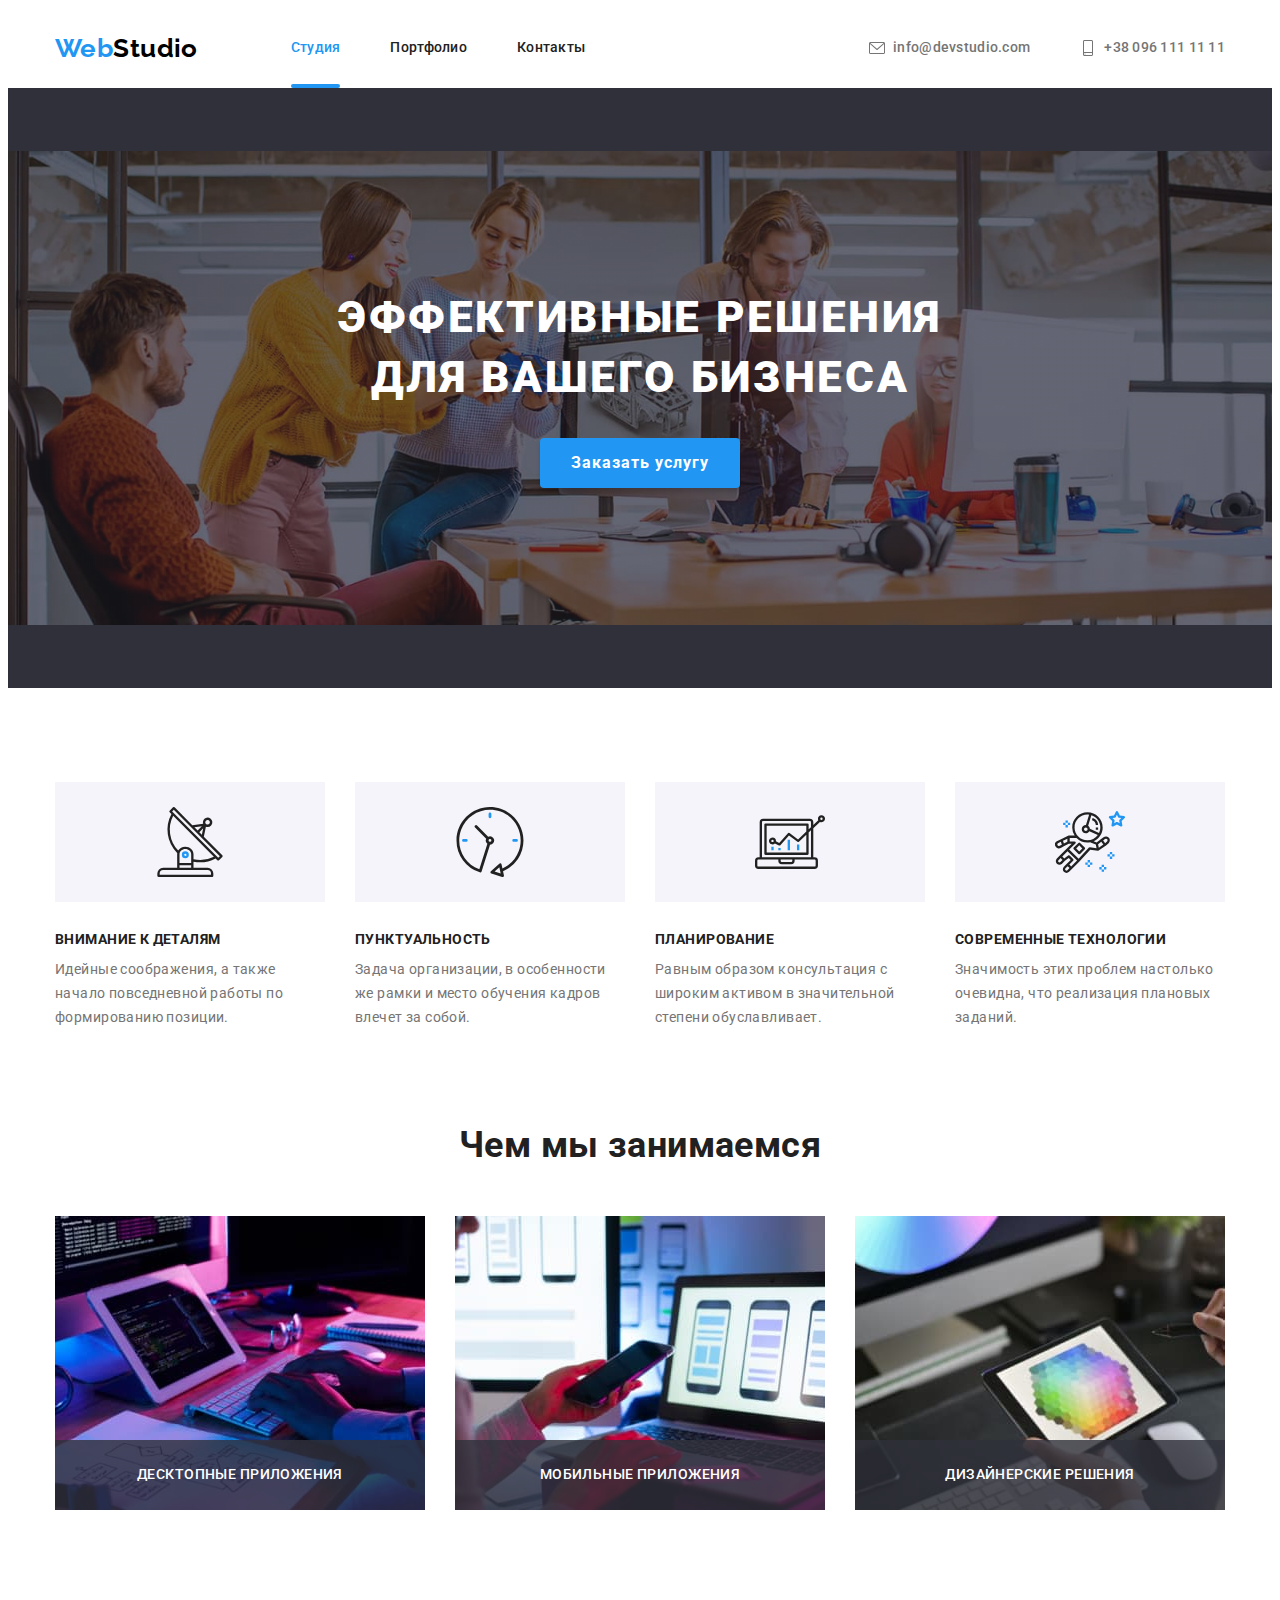
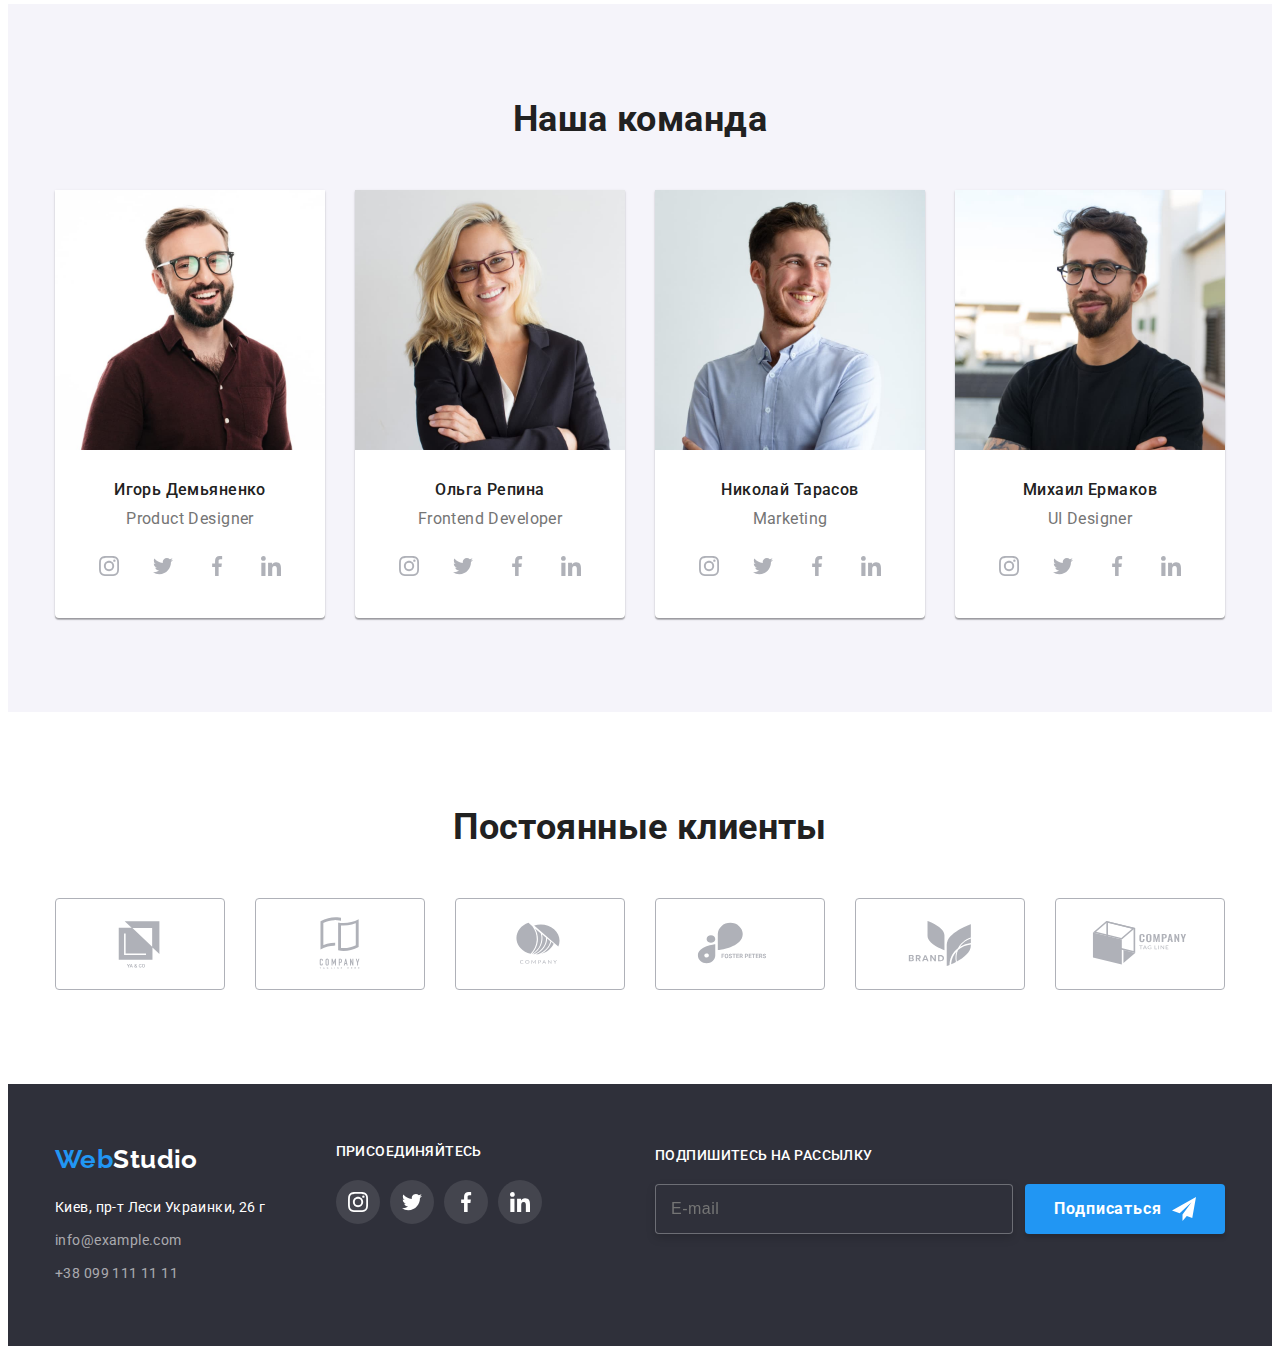
==== index.html @ 72c310f8 "Adds files from hw-07" ====
<!DOCTYPE html>
<html lang="ru">
  <head>
    <meta charset="UTF-8" />
    <meta http-equiv="X-UA-Compatible" content="IE=edge" />
    <meta name="viewport" content="width=device-width, initial-scale=1.0" />
    <title>WebStudio</title>
    <link
      href="https://fonts.googleapis.com/css2?family=Raleway:wght@700&family=Roboto:wght@400;500;700;900&display=swap"
      rel="stylesheet"
    />
    <link
      rel="stylesheet"
      href="https://cdnjs.cloudflare.com/ajax/libs/modern-normalize/1.1.0/modern-normalize.min.css"
      integrity="sha512-wpPYUAdjBVSE4KJnH1VR1HeZfpl1ub8YT/NKx4PuQ5NmX2tKuGu6U/JRp5y+Y8XG2tV+wKQpNHVUX03MfMFn9Q=="
      crossorigin="anonymous"
      referrerpolicy="no-referrer"
    />
    <link rel="stylesheet" href="./CSS/main.min.css" />
    <!-- <link rel="stylesheet" href="./CSS/style.css" /> -->
  </head>
  <body>
    <!-- Шапка -->
    <header class="header">
      <div class="container header__container">
        <nav class="navigation">
          <a class="logo" href="./index.html">Web<span class="logo__text">Studio</span></a>
          <ul class="navigation__list">
            <li class="navigation__item">
              <a class="navigation__link navigation__link--current" href="./index.html">Студия</a>
            </li>
            <li class="navigation__item">
              <a class="navigation__link" href="./portfolio.html">Портфолио</a>
            </li>
            <li class="navigation__item">
              <a class="navigation__link" href="">Контакты</a>
            </li>
          </ul>
        </nav>
        <ul class="contact-list">
          <li class="contact-list__item">
            <a class="contact-list__link" href="mailto:info@devstudio.com">
              <svg class="contact-list__icon" width="16" height="16">
                <use href="./images/sprite.svg#icon-envelope"></use>
              </svg>
              info@devstudio.com</a
            >
          </li>
          <li class="contact-list__item">
            <a class="contact-list__link" href="tel:+380961111111">
              <svg class="contact-list__icon" width="16" height="16">
                <use href="./images/sprite.svg#icon-smartphone"></use>
              </svg>
              +38 096 111 11 11</a
            >
          </li>
        </ul>
      </div>
    </header>
    <main>
      <!-- Герой -->
      <section class="hero">
        <div class="hero__body">
          <div class="container">
            <h1 class="hero__title">Эффективные решения для вашего бизнеса</h1>
            <button class="button hero__button" type="button" data-modal-open>
              Заказать услугу
            </button>
          </div>
        </div>
      </section>
      <!-- Особенности -->
      <section class="features">
        <div class="container">
          <h2 class="visually-hidden">Особенности</h2>
          <ul class="features__list">
            <li class="features__item">
              <div class="features__icon">
                <svg width="70" heihgt="70">
                  <use href="./images/sprite.svg#icon-antenna"></use>
                </svg>
              </div>
              <h3 class="features__sub-title">Внимание к деталям</h3>
              <p>
                Идейные соображения, а также начало повседневной работы по формированию позиции.
              </p>
            </li>
            <li class="features__item">
              <div class="features__icon">
                <svg width="70" heihgt="70">
                  <use href="./images/sprite.svg#icon-clock"></use>
                </svg>
              </div>
              <h3 class="features__sub-title">Пунктуальность</h3>
              <p>
                Задача организации, в особенности же рамки и место обучения кадров влечет за собой.
              </p>
            </li>
            <li class="features__item">
              <div class="features__icon">
                <svg width="70" heihgt="70">
                  <use href="./images/sprite.svg#icon-diagram"></use>
                </svg>
              </div>
              <h3 class="features__sub-title">Планирование</h3>
              <p>
                Равным образом консультация с широким активом в значительной степени обуславливает.
              </p>
            </li>
            <li class="features__item">
              <div class="features__icon">
                <svg width="70" heihgt="70">
                  <use href="./images/sprite.svg#icon-astronaut"></use>
                </svg>
              </div>
              <h3 class="features__sub-title">Современные технологии</h3>
              <p>Значимость этих проблем настолько очевидна, что реализация плановых заданий.</p>
            </li>
          </ul>
        </div>
      </section>
      <!-- Чем мы занимаемся -->
      <section class="works">
        <div class="container">
          <h2 class="section-title">Чем мы занимаемся</h2>
          <ul class="works__list">
            <li class="works__item">
              <img src="./images/box-1.jpg" alt="Десктопные приложения" width="370" />
              <p class="works__text">Десктопные приложения</p>
            </li>
            <li class="works__item">
              <img src="./images/box-2.jpg" alt="Мобильные приложения" width="370" />
              <p class="works__text">Мобильные приложения</p>
            </li>
            <li class="works__item">
              <img src="./images/box-3.jpg" alt="Дизайн" width="370" />
              <p class="works__text">Дизайнерские решения</p>
            </li>
          </ul>
        </div>
      </section>
      <!-- Наша команда -->
      <section class="team">
        <div class="container">
          <h2 class="section-title">Наша команда</h2>
          <ul class="team__list">
            <li class="personal-card">
              <img
                src="./images/img-1.jpg"
                alt="Фото Игорь Демьяненко"
                width="270"
                class="personal-card__img"
              />
              <div class="personal-card__description">
                <h3 class="personal-card__title">Игорь Демьяненко</h3>
                <p class="personal-card__position" lang="en">Product Designer</p>
                <ul class="socio-list">
                  <li>
                    <a class="socio-list__link" href="https://www.instagram.com/" target="_blanc">
                      <svg class="socio-list__icon" width="20" height="20">
                        <use href="./images/sprite.svg#icon-instagram"></use>
                      </svg>
                    </a>
                  </li>
                  <li>
                    <a class="socio-list__link" href="https://twitter.com/" target="_blanc">
                      <svg class="socio-list__icon" width="20" height="20">
                        <use href="./images/sprite.svg#icon-twitter"></use>
                      </svg>
                    </a>
                  </li>
                  <li>
                    <a class="socio-list__link" href="https://www.facebook.com/" target="_blanc">
                      <svg class="socio-list__icon" width="20" height="20">
                        <use href="./images/sprite.svg#icon-facebook"></use>
                      </svg>
                    </a>
                  </li>
                  <li>
                    <a class="socio-list__link" href="https://www.linkedin.com/" target="_blanc">
                      <svg class="socio-list__icon" width="20" height="20">
                        <use href="./images/sprite.svg#icon-linkedin"></use>
                      </svg>
                    </a>
                  </li>
                </ul>
              </div>
            </li>
            <li class="personal-card">
              <img
                src="./images/img-2.jpg"
                alt="Фото Ольга Репина"
                width="270"
                class="personal-card__img"
              />
              <div class="personal-card__description">
                <h3 class="personal-card__title">Ольга Репина</h3>
                <p class="personal-card__position" lang="en">Frontend Developer</p>
                <ul class="socio-list">
                  <li>
                    <a class="socio-list__link" href="https://www.instagram.com/" target="_blanc">
                      <svg class="socio-list__icon" width="20" height="20">
                        <use href="./images/sprite.svg#icon-instagram"></use>
                      </svg>
                    </a>
                  </li>
                  <li>
                    <a class="socio-list__link" href="https://twitter.com/" target="_blanc">
                      <svg class="socio-list__icon" width="20" height="20">
                        <use href="./images/sprite.svg#icon-twitter"></use>
                      </svg>
                    </a>
                  </li>
                  <li>
                    <a class="socio-list__link" href="https://www.facebook.com/" target="_blanc">
                      <svg class="socio-list__icon" width="20" height="20">
                        <use href="./images/sprite.svg#icon-facebook"></use>
                      </svg>
                    </a>
                  </li>
                  <li>
                    <a class="socio-list__link" href="https://www.linkedin.com/" target="_blanc">
                      <svg class="socio-list__icon" width="20" height="20">
                        <use href="./images/sprite.svg#icon-linkedin"></use>
                      </svg>
                    </a>
                  </li>
                </ul>
              </div>
            </li>
            <li class="personal-card">
              <img
                src="./images/img-3.jpg"
                alt="Фото Николай Тарасов"
                width="270"
                class="personal-card__img"
              />
              <div class="personal-card__description">
                <h3 class="personal-card__title">Николай Тарасов</h3>
                <p class="personal-card__position" lang="en">Marketing</p>
                <ul class="socio-list">
                  <li>
                    <a class="socio-list__link" href="https://www.instagram.com/" target="_blanc">
                      <svg class="socio-list__icon" width="20" height="20">
                        <use href="./images/sprite.svg#icon-instagram"></use>
                      </svg>
                    </a>
                  </li>
                  <li>
                    <a class="socio-list__link" href="https://twitter.com/" target="_blanc">
                      <svg class="socio-list__icon" width="20" height="20">
                        <use href="./images/sprite.svg#icon-twitter"></use>
                      </svg>
                    </a>
                  </li>
                  <li>
                    <a class="socio-list__link" href="https://www.facebook.com/" target="_blanc">
                      <svg class="socio-list__icon" width="20" height="20">
                        <use href="./images/sprite.svg#icon-facebook"></use>
                      </svg>
                    </a>
                  </li>
                  <li>
                    <a class="socio-list__link" href="https://www.linkedin.com/" target="_blanc">
                      <svg class="socio-list__icon" width="20" height="20">
                        <use href="./images/sprite.svg#icon-linkedin"></use>
                      </svg>
                    </a>
                  </li>
                </ul>
              </div>
            </li>
            <li class="personal-card">
              <img
                src="./images/img-4.jpg"
                alt="Фото Михаил Ермаков"
                width="270"
                class="personal-card__img"
              />
              <div class="personal-card__description">
                <h3 class="personal-card__title">Михаил Ермаков</h3>
                <p class="personal-card__position" lang="en">UI Designer</p>
                <ul class="socio-list">
                  <li>
                    <a class="socio-list__link" href="https://www.instagram.com/" target="_blanc">
                      <svg class="socio-list__icon" width="20" height="20">
                        <use href="./images/sprite.svg#icon-instagram"></use>
                      </svg>
                    </a>
                  </li>
                  <li>
                    <a class="socio-list__link" href="https://twitter.com/" target="_blanc">
                      <svg class="socio-list__icon" width="20" height="20">
                        <use href="./images/sprite.svg#icon-twitter"></use>
                      </svg>
                    </a>
                  </li>
                  <li>
                    <a class="socio-list__link" href="https://www.facebook.com/" target="_blanc">
                      <svg class="socio-list__icon" width="20" height="20">
                        <use href="./images/sprite.svg#icon-facebook"></use>
                      </svg>
                    </a>
                  </li>
                  <li>
                    <a class="socio-list__link" href="https://www.linkedin.com/" target="_blanc">
                      <svg class="socio-list__icon" width="20" height="20">
                        <use href="./images/sprite.svg#icon-linkedin"></use>
                      </svg>
                    </a>
                  </li>
                </ul>
              </div>
            </li>
          </ul>
        </div>
      </section>
      <!-- Clients -->
      <section class="clients">
        <div class="container">
          <h2 class="section-title">Постоянные клиенты</h2>
          <ul class="clients__list">
            <li>
              <a class="clients__link" href="">
                <svg class="clients__icon" width="106" height="60">
                  <use href="./images/sprite.svg#icon-logo-1"></use>
                </svg>
              </a>
            </li>
            <li>
              <a class="clients__link" href="">
                <svg class="clients__icon" width="106" height="60">
                  <use href="./images/sprite.svg#icon-logo-2"></use>
                </svg>
              </a>
            </li>
            <li>
              <a class="clients__link" href="">
                <svg class="clients__icon" width="106" height="60">
                  <use href="./images/sprite.svg#icon-logo-3"></use>
                </svg>
              </a>
            </li>
            <li>
              <a class="clients__link" href="">
                <svg class="clients__icon" width="106" height="60">
                  <use href="./images/sprite.svg#icon-logo-4"></use>
                </svg>
              </a>
            </li>
            <li>
              <a class="clients__link" href="">
                <svg class="clients__icon" width="106" height="60">
                  <use href="./images/sprite.svg#icon-logo-5"></use>
                </svg>
              </a>
            </li>
            <li>
              <a class="clients__link" href="">
                <svg class="clients__icon" width="106" height="60">
                  <use href="./images/sprite.svg#icon-logo-6"></use>
                </svg>
              </a>
            </li>
          </ul>
        </div>
      </section>
    </main>
    <!-- Футер -->
    <footer class="footer">
      <div class="container footer__container">
        <div class="footer__address">
          <a class="logo" href="./index.html">Web<span class="logo__text--light">Studio</span></a>
          <address class="address">
            <a
              class="address__link address__link--light"
              href="https://goo.gl/maps/gmN9msgWYYtAYABk7"
              target="_blanc"
              >Киев, пр-т Леси Украинки, 26 г</a
            >
            <a class="address__link" href="mailto:info@example.com">info@example.com</a>
            <a class="address__link" href="tel:+380991111111">+38 099 111 11 11</a>
          </address>
        </div>
        <div class="footer__join-us">
          <p class="footer__text">Присоединяйтесь</p>
          <ul class="socio-list">
            <li>
              <a
                class="socio-list__link socio-list__link--dark-bgd"
                href="https://www.instagram.com/"
                target="_blanc"
              >
                <svg class="socio-list__icon" width="20" height="20">
                  <use href="./images/sprite.svg#icon-instagram"></use>
                </svg>
              </a>
            </li>
            <li>
              <a
                class="socio-list__link socio-list__link--dark-bgd"
                href="https://twitter.com/"
                target="_blanc"
              >
                <svg class="socio-list__icon" width="20" height="20">
                  <use href="./images/sprite.svg#icon-twitter"></use>
                </svg>
              </a>
            </li>
            <li>
              <a
                class="socio-list__link socio-list__link--dark-bgd"
                href="https://www.facebook.com/"
                target="_blanc"
              >
                <svg class="socio-list__icon" width="20" height="20">
                  <use href="./images/sprite.svg#icon-facebook"></use>
                </svg>
              </a>
            </li>
            <li>
              <a
                class="socio-list__link socio-list__link--dark-bgd"
                href="https://www.linkedin.com/"
                target="_blanc"
              >
                <svg class="socio-list__icon" width="20" height="20">
                  <use href="./images/sprite.svg#icon-linkedin"></use>
                </svg>
              </a>
            </li>
          </ul>
        </div>
        <form class="form-sign-up footer__form-sign-up">
          <label class="form-sign-up__label" for="email">Подпишитесь на рассылку</label>
          <div class="form-sign-up__wrap">
            <input
              class="form-sign-up__input"
              type="email"
              name="email"
              id="email"
              placeholder="E-mail"
            />
            <button class="button form-sign-up__button" type="submit">
              Подписаться
              <svg class="form-sign-up__icon" width="24" height="24">
                <use href="./images/sprite.svg#icon-send"></use>
              </svg>
            </button>
          </div>
        </form>
      </div>
    </footer>
    <!-- Модальное окно -->
    <div class="backdrop is-hidden" data-modal>
      <div class="modal">
        <button type="button" class="close-btn" data-modal-close>
          <svg width="11" height="11">
            <use href="./images/sprite.svg#icon-close"></use>
          </svg>
        </button>
        <p class="modal__title">Оставьте свои данные, мы вам перезвоним</p>
        <form class="form-order">
          <div class="form-order__field">
            <label class="form-order__label" for="name">Имя</label>
            <input class="form-order__input" type="text" name="username" id="name" autofocus />
            <svg class="form-order__icon">
              <use href="./images/sprite.svg#icon-person"></use>
            </svg>
          </div>
          <div class="form-order__field">
            <label class="form-order__label" for="tel">Телефон</label>
            <input class="form-order__input" type="tel" name="tel" id="tel" />
            <svg class="form-order__icon">
              <use href="./images/sprite.svg#icon-phone"></use>
            </svg>
          </div>
          <div class="form-order__field">
            <label class="form-order__label" for="email">Почта</label>
            <input class="form-order__input" type="email" name="email" id="email" />
            <svg class="form-order__icon">
              <use href="./images/sprite.svg#icon-email"></use>
            </svg>
          </div>
          <div class="form-order__field">
            <label class="form-order__label" for="comment">Комментарий</label>
            <textarea
              class="form-order__input form-order__input--area"
              name="comment"
              resize
              id="comment"
              placeholder="Введите текст"
            ></textarea>
          </div>
          <div class="form-order__agreement">
            <label for="agreement">
              <input class="form-order__checkbox" type="checkbox" name="agreement" id="agreement" />
              <svg class="form-order__icon-check">
                <use href="./images/sprite.svg#icon-check"></use></svg
              >Соглашаюсь с рассылкой и принимаю
              <a class="form-order__link" href="#">Условия договора</a>
            </label>
          </div>
          <button class="button form-order__button">Отправить</button>
        </form>
      </div>
    </div>

    <script src="./js/modal.js"></script>
  </body>
</html>
---- CSS/main.min.css ----
html{-webkit-box-sizing:border-box;box-sizing:border-box}*,::before,::after{-webkit-box-sizing:inherit;box-sizing:inherit}h1,h2,h3,p{margin:0}img{display:block}ul{list-style-type:none;margin:0;padding:0}a{text-decoration:none;display:inline-block}.visually-hidden{position:absolute;width:1px;height:1px;margin:-1px;border:0;padding:0;white-space:nowrap;-webkit-clip-path:inset(100%);clip-path:inset(100%);clip:rect(0 0 0 0);overflow:hidden}body{font-family:"Roboto",sans-serif;font-size:14px;line-height:1.71;letter-spacing:0.03em;color:#757575;background-color:#fff}.container{width:1200px;padding:0 15px;margin:0 auto}.section-title{color:#212121;font-weight:700;font-size:36px;line-height:1.17;text-align:center;margin-bottom:50px}.button{width:200px;height:50px;font-family:"Roboto",sans-serif;font-weight:700;font-size:16px;line-height:1.87;text-align:center;letter-spacing:.06em;cursor:pointer;color:#fff;background-color:#2196f3;-webkit-box-shadow:0px 4px 4px rgba(0,0,0,0.15);box-shadow:0px 4px 4px rgba(0,0,0,0.15);border-radius:4px;border-color:transparent;-webkit-transition:background-color 250ms cubic-bezier(0.4, 0, 0.2, 1),color 250ms cubic-bezier(0.4, 0, 0.2, 1);transition:background-color 250ms cubic-bezier(0.4, 0, 0.2, 1),color 250ms cubic-bezier(0.4, 0, 0.2, 1)}.socio-list{list-style:none;display:-webkit-box;display:-ms-flexbox;display:flex;-webkit-box-pack:justify;-ms-flex-pack:justify;justify-content:space-between;width:206px;margin:0 auto}.socio-list__link{width:44px;height:44px;border-radius:50%;display:-webkit-inline-box;display:-ms-inline-flexbox;display:inline-flex;-webkit-box-pack:center;-ms-flex-pack:center;justify-content:center;-webkit-box-align:center;-ms-flex-align:center;align-items:center;color:#afb1b8;background-color:transparent;-webkit-transition:background-color 250ms cubic-bezier(0.4, 0, 0.2, 1),color 250ms cubic-bezier(0.4, 0, 0.2, 1);transition:background-color 250ms cubic-bezier(0.4, 0, 0.2, 1),color 250ms cubic-bezier(0.4, 0, 0.2, 1)}.socio-list__link:hover,.socio-list__link:focus{background-color:#2196f3;color:#fff}.socio-list__link--dark-bgd{background-color:rgba(255,255,255,0.1);color:#fff}.socio-list__icon{fill:currentColor}.header--underlined{border-bottom:1px solid #ececec}.header__container{display:-webkit-box;display:-ms-flexbox;display:flex;-webkit-box-align:center;-ms-flex-align:center;align-items:center}.navigation{display:-webkit-box;display:-ms-flexbox;display:flex;-webkit-box-align:center;-ms-flex-align:center;align-items:center}.navigation__list{display:-webkit-box;display:-ms-flexbox;display:flex;margin-left:93px}.navigation__item:not(:last-child){margin-right:50px}.navigation__link{color:#212121;font-weight:500;line-height:1.14;letter-spacing:.02em;padding-top:32px;padding-bottom:32px;-webkit-transition:color 250ms cubic-bezier(0.4, 0, 0.2, 1);transition:color 250ms cubic-bezier(0.4, 0, 0.2, 1)}.navigation__link:hover,.navigation__link:focus{color:#2196f3}.navigation__link--current{color:#2196f3;position:relative}.navigation__link--current::after{position:absolute;left:0;bottom:0;content:'';display:inline-block;width:100%;height:4px;background-color:#2196f3;border-radius:2px}.contact-list{display:-webkit-box;display:-ms-flexbox;display:flex;margin-left:auto;-webkit-box-align:center;-ms-flex-align:center;align-items:center}.contact-list__link{font-weight:500;letter-spacing:0.02em;color:#757575;text-decoration:none;display:-webkit-inline-box;display:-ms-inline-flexbox;display:inline-flex;-webkit-box-align:center;-ms-flex-align:center;align-items:center;padding-top:28px;padding-bottom:28px;-webkit-transition:color 250ms cubic-bezier(0.4, 0, 0.2, 1);transition:color 250ms cubic-bezier(0.4, 0, 0.2, 1)}.contact-list__link:hover,.contact-list__link:focus{color:#2196f3}.contact-list__item{display:-webkit-inline-box;display:-ms-inline-flexbox;display:inline-flex;-webkit-box-align:center;-ms-flex-align:center;align-items:center}.contact-list__item:not(:last-child){margin-right:50px}.contact-list__icon{margin-right:8px;fill:currentColor}.logo{font-family:Raleway;font-weight:700;font-size:26px;line-height:1.19;color:#2196f3;text-decoration:none}.logo__text{color:#000000}.logo__text--light{color:#fff}.hero{background-color:#2f303a;text-align:center}.hero__body{padding-top:200px;padding-bottom:200px;margin:0 auto;max-width:1600px;height:600px;background-image:-webkit-gradient(linear, left top, right top, from(rgba(47,48,58,0.4)), to(rgba(47,48,58,0.4))),url(../images/hero-img.jpg);background-image:linear-gradient(to right, rgba(47,48,58,0.4), rgba(47,48,58,0.4)),url(../images/hero-img.jpg);background-repeat:no-repeat;background-size:contain;background-position:center}.hero__title{text-align:center;font-weight:900;font-size:44px;line-height:1.36;letter-spacing:.06em;text-transform:uppercase;color:#fff;width:696px;margin:0 auto 30px auto}.hero__button:hover,.hero__button:focus{color:#212121;background-color:#f5f4fa}.features{padding-top:94px;padding-bottom:94px}.features__list{display:-webkit-box;display:-ms-flexbox;display:flex}.features__item{width:calc((100% -90px) / 4);margin-right:30px}.features__item:last-child{margin-right:0}.features__icon{background-color:#f5f4fa;width:270px;height:120px;display:-webkit-box;display:-ms-flexbox;display:flex;-webkit-box-pack:center;-ms-flex-pack:center;justify-content:center;-webkit-box-align:center;-ms-flex-align:center;align-items:center}.features__sub-title{color:#212121;font-weight:700;font-size:14px;line-height:1.14;letter-spacing:.03em;text-transform:uppercase;margin-top:30px;margin-bottom:10px}.works{padding-top:0px;padding-bottom:94px}.works__list{display:-webkit-box;display:-ms-flexbox;display:flex;-webkit-box-pack:justify;-ms-flex-pack:justify;justify-content:space-between}.works__item{position:relative}.works__text{position:absolute;bottom:0;display:-webkit-box;display:-ms-flexbox;display:flex;-webkit-box-pack:center;-ms-flex-pack:center;justify-content:center;-webkit-box-align:center;-ms-flex-align:center;align-items:center;width:100%;height:70px;font-weight:500;font-size:14px;line-height:1.14;text-transform:uppercase;color:#fff;background:rgba(48,49,59,0.8)}.team{padding-top:94px;padding-bottom:94px;background-color:#f5f4fa}.team__list{display:-webkit-box;display:-ms-flexbox;display:flex;-webkit-box-pack:justify;-ms-flex-pack:justify;justify-content:space-between}.personal-card{background-color:#fff;-webkit-box-shadow:0px 1px 3px rgba(0,0,0,0.12),0px 1px 1px rgba(0,0,0,0.14),0px 2px 1px rgba(0,0,0,0.2);box-shadow:0px 1px 3px rgba(0,0,0,0.12),0px 1px 1px rgba(0,0,0,0.14),0px 2px 1px rgba(0,0,0,0.2);border-radius:0px 0px 4px 4px}.personal-card__description{padding:30px 0}.personal-card__title{color:#212121;font-weight:500;font-size:16px;line-height:1.19;text-align:center;margin-bottom:10px}.personal-card__position{font-size:16px;line-height:1.19;text-align:center;margin-bottom:16px}.clients{padding-top:94px;padding-bottom:94px}.clients__list{display:-webkit-box;display:-ms-flexbox;display:flex;-webkit-box-pack:justify;-ms-flex-pack:justify;justify-content:space-between}.clients__link{display:-webkit-box;display:-ms-flexbox;display:flex;-webkit-box-pack:center;-ms-flex-pack:center;justify-content:center;-webkit-box-align:center;-ms-flex-align:center;align-items:center;width:170px;height:92px;border:1px solid #afb1b8;border-radius:4px;color:#afb1b8;-webkit-transition:border-color 250ms cubic-bezier(0.4, 0, 0.2, 1);transition:border-color 250ms cubic-bezier(0.4, 0, 0.2, 1);-webkit-transition:color 250ms cubic-bezier(0.4, 0, 0.2, 1);transition:color 250ms cubic-bezier(0.4, 0, 0.2, 1)}.clients__link:hover,.clients__link:focus{border-color:#2196f3;color:#2196f3}.clients__icon{fill:currentColor}.footer{color:#fff;background-color:#2f303a;padding-top:60px;padding-bottom:60px}.footer__container{display:-webkit-box;display:-ms-flexbox;display:flex}.footer__join-us{margin-left:70px}.footer__text{font-weight:500;font-size:14;line-height:1.14;text-transform:uppercase;margin-bottom:20px}.footer__form-sign-up{margin-left:auto}.address{margin-top:20px}.address__link{display:block;color:rgba(255,255,255,0.6);font-style:normal;text-decoration:none;margin-bottom:9px;-webkit-transition:color 250ms cubic-bezier(0.4, 0, 0.2, 1);transition:color 250ms cubic-bezier(0.4, 0, 0.2, 1)}.address__link--light{color:#fff}.address__link:last-child{margin-bottom:0}.address__link:hover,.address__link:focus{color:#2196f3}.form-sign-up__label{display:inline-block;margin-bottom:20px;font-weight:500;font-size:14px;line-height:1.14;text-transform:uppercase}.form-sign-up__wrap{display:-webkit-box;display:-ms-flexbox;display:flex;-webkit-box-align:center;-ms-flex-align:center;align-items:center}.form-sign-up__input{width:358px;height:50px;padding:15px;border:1px solid rgba(255,255,255,0.3);border-radius:4px;background-color:#2f303a;font-weight:400;font-size:16px;line-height:1.25;letter-spacing:.03em;color:rgba(255,255,255,0.6);-webkit-filter:drop-shadow(0px 4px 4px rgba(0,0,0,0.15));filter:drop-shadow(0px 4px 4px rgba(0,0,0,0.15))}.form-sign-up__button{margin-left:12px;display:-webkit-box;display:-ms-flexbox;display:flex;-webkit-box-align:center;-ms-flex-align:center;align-items:center;-webkit-box-pack:center;-ms-flex-pack:center;justify-content:center}.form-sign-up__button:hover,.form-sign-up__button:focus{background-color:#188ce8}.form-sign-up__icon{margin-left:10px}.backdrop{position:fixed;top:0;left:0;display:-webkit-box;display:-ms-flexbox;display:flex;-webkit-box-pack:center;-ms-flex-pack:center;justify-content:center;-webkit-box-align:center;-ms-flex-align:center;align-items:center;width:100%;height:100%;visibility:1;opacity:1;background-color:rgba(0,0,0,0.1);-webkit-transition:opacity 500ms cubic-bezier(0.4, 0, 0.2, 1);transition:opacity 500ms cubic-bezier(0.4, 0, 0.2, 1)}.is-hidden{visibility:0;opacity:0;pointer-events:none}.modal{position:absolute;width:528px;height:581px;padding:40px;-webkit-transform:scale(1) rotate(0deg);transform:scale(1) rotate(0deg);-webkit-transition:-webkit-transform 500ms cubic-bezier(0.4, 0, 0.2, 1);transition:-webkit-transform 500ms cubic-bezier(0.4, 0, 0.2, 1);transition:transform 500ms cubic-bezier(0.4, 0, 0.2, 1);transition:transform 500ms cubic-bezier(0.4, 0, 0.2, 1), -webkit-transform 500ms cubic-bezier(0.4, 0, 0.2, 1);background-color:#fff;-webkit-box-shadow:0px 1px 3px rgba(0,0,0,0.12),0px 1px 1px rgba(0,0,0,0.14),0px 2px 1px rgba(0,0,0,0.2);box-shadow:0px 1px 3px rgba(0,0,0,0.12),0px 1px 1px rgba(0,0,0,0.14),0px 2px 1px rgba(0,0,0,0.2);border-radius:4px}.backdrop.is-hidden .modal{-webkit-transform:scale(0) rotate(90deg);transform:scale(0) rotate(90deg)}.modal__title{margin-bottom:12px;font-weight:700;font-size:20px;line-height:1.15;text-align:center;color:#212121}.close-btn{position:absolute;top:8px;right:8px;display:-webkit-box;display:-ms-flexbox;display:flex;-webkit-box-pack:center;-ms-flex-pack:center;justify-content:center;-webkit-box-align:center;-ms-flex-align:center;align-items:center;width:30px;height:30px;border-radius:50%;border:1px solid rgba(0,0,0,0.1);background-color:#fff;cursor:pointer;-webkit-transition:background-color 250ms cubic-bezier(0.4, 0, 0.2, 1),fill 250ms cubic-bezier(0.4, 0, 0.2, 1);transition:background-color 250ms cubic-bezier(0.4, 0, 0.2, 1),fill 250ms cubic-bezier(0.4, 0, 0.2, 1)}.close-btn:hover,.close-btn:focus{fill:#2196f3}.form-order__field{padding:0;position:relative;margin-bottom:4px}.form-order__label{padding:0;font-weight:400;font-size:12px;line-height:1.17;letter-spacing:.01em;margin-bottom:4px}.form-order__input{width:100%;height:40px;display:block;padding:11px 11px 11px 41px;background-color:inherit;border:1px solid rgba(33,33,33,0.2);-webkit-box-sizing:border-box;box-sizing:border-box;border-radius:4px;font-size:16px;outline:none;-webkit-transition:border 250ms cubic-bezier(0.4, 0, 0.2, 1);transition:border 250ms cubic-bezier(0.4, 0, 0.2, 1)}.form-order__input:focus{border:1px solid #2196f3}.form-order__input--area{height:120px;padding:12px 16px;resize:none}.form-order__input--area::-webkit-input-placeholder{font-size:12px;line-height:1.17;letter-spacing:.01em;color:rgba(117,117,117,0.5)}.form-order__input--area:-ms-input-placeholder{font-size:12px;line-height:1.17;letter-spacing:.01em;color:rgba(117,117,117,0.5)}.form-order__input--area::-ms-input-placeholder{font-size:12px;line-height:1.17;letter-spacing:.01em;color:rgba(117,117,117,0.5)}.form-order__input--area::placeholder{font-size:12px;line-height:1.17;letter-spacing:.01em;color:rgba(117,117,117,0.5)}.form-order__icon{position:absolute;bottom:11px;left:12px;width:18px;height:18px;-webkit-transition:fill 250ms cubic-bezier(0.4, 0, 0.2, 1);transition:fill 250ms cubic-bezier(0.4, 0, 0.2, 1)}.form-order__input:focus+.form-order__icon{fill:#2196f3}.form-order__agreement{margin:20px 12px 30px}.form-order__checkbox{-webkit-appearance:none;-moz-appearance:none;appearance:none;position:absolute}.form-order__icon-check{display:inline-block;margin-right:6px;width:16px;height:15px;border:2px solid #212121;border-radius:4px;-webkit-transition:background-color 250ms cubic-bezier(0.4, 0, 0.2, 1),border 250ms cubic-bezier(0.4, 0, 0.2, 1);transition:background-color 250ms cubic-bezier(0.4, 0, 0.2, 1),border 250ms cubic-bezier(0.4, 0, 0.2, 1)}.form-order__checkbox:checked+.form-order__icon-check{border:2px solid #2196f3;background-color:#2196f3}.form-order__checkbox:focus+.form-order__icon-check{-webkit-box-shadow:0 0 0 1px #2196f3;box-shadow:0 0 0 1px #2196f3}.form-order__link{color:#2196f3}.form-order__button{display:block;margin:0 auto}.form-order__button:hover,.form-order__button:focus{background-color:#188ce8}.portfolio{padding-top:94px;padding-bottom:94px}.portfolio__card-set{margin-top:50px}.button-list{display:-webkit-box;display:-ms-flexbox;display:flex;-webkit-box-pack:center;-ms-flex-pack:center;justify-content:center;-webkit-box-align:center;-ms-flex-align:center;align-items:center}.button-list__item:not(:last-child){margin-right:8px}.regular-button{padding:6px 22px;font-family:"Roboto",sans-serif;font-weight:500;font-size:16px;line-height:1.62;text-align:center;letter-spacing:.03em;cursor:pointer;color:#212121;background-color:#f5f4fa;border-color:transparent;border-radius:4px;-webkit-transition:background-color 250ms cubic-bezier(0.4, 0, 0.2, 1),color 250ms cubic-bezier(0.4, 0, 0.2, 1),-webkit-box-shadow 250ms cubic-bezier(0.4, 0, 0.2, 1);transition:background-color 250ms cubic-bezier(0.4, 0, 0.2, 1),color 250ms cubic-bezier(0.4, 0, 0.2, 1),-webkit-box-shadow 250ms cubic-bezier(0.4, 0, 0.2, 1);transition:background-color 250ms cubic-bezier(0.4, 0, 0.2, 1),color 250ms cubic-bezier(0.4, 0, 0.2, 1),box-shadow 250ms cubic-bezier(0.4, 0, 0.2, 1);transition:background-color 250ms cubic-bezier(0.4, 0, 0.2, 1),color 250ms cubic-bezier(0.4, 0, 0.2, 1),box-shadow 250ms cubic-bezier(0.4, 0, 0.2, 1),-webkit-box-shadow 250ms cubic-bezier(0.4, 0, 0.2, 1)}.regular-button--main{color:#fff;background-color:#2196f3;-webkit-box-shadow:0px 3px 1px rgba(0,0,0,0.1),0px 1px 2px rgba(0,0,0,0.08),0px 2px 2px rgba(0,0,0,0.12);box-shadow:0px 3px 1px rgba(0,0,0,0.1),0px 1px 2px rgba(0,0,0,0.08),0px 2px 2px rgba(0,0,0,0.12)}.regular-button:hover,.regular-button:focus{color:#fff;background-color:#2196f3;-webkit-box-shadow:0px 3px 1px rgba(0,0,0,0.1),0px 1px 2px rgba(0,0,0,0.08),0px 2px 2px rgba(0,0,0,0.12);box-shadow:0px 3px 1px rgba(0,0,0,0.1),0px 1px 2px rgba(0,0,0,0.08),0px 2px 2px rgba(0,0,0,0.12)}.card-set{display:-webkit-box;display:-ms-flexbox;display:flex;-ms-flex-wrap:wrap;flex-wrap:wrap}.card-set__item{margin-right:30px;margin-bottom:30px;width:370px}.card-set__item:nth-child(3n){margin-right:0}.card-set__item:nth-last-child(-n+3){margin-bottom:0}.card{-webkit-transition:-webkit-box-shadow 250ms cubic-bezier(0.4, 0, 0.2, 1);transition:-webkit-box-shadow 250ms cubic-bezier(0.4, 0, 0.2, 1);transition:box-shadow 250ms cubic-bezier(0.4, 0, 0.2, 1);transition:box-shadow 250ms cubic-bezier(0.4, 0, 0.2, 1), -webkit-box-shadow 250ms cubic-bezier(0.4, 0, 0.2, 1)}.card:hover,.card:focus{-webkit-box-shadow:0px 1px 1px rgba(0,0,0,0.12),0px 4px 4px rgba(0,0,0,0.06),1px 4px 6px rgba(0,0,0,0.16);box-shadow:0px 1px 1px rgba(0,0,0,0.12),0px 4px 4px rgba(0,0,0,0.06),1px 4px 6px rgba(0,0,0,0.16)}.card__vision{position:relative;overflow:hidden}.card__overlay{position:absolute;top:0;left:0;-webkit-transform:translateY(101%);transform:translateY(101%);-webkit-transition:-webkit-transform 250ms cubic-bezier(0.4, 0, 0.2, 1);transition:-webkit-transform 250ms cubic-bezier(0.4, 0, 0.2, 1);transition:transform 250ms cubic-bezier(0.4, 0, 0.2, 1);transition:transform 250ms cubic-bezier(0.4, 0, 0.2, 1), -webkit-transform 250ms cubic-bezier(0.4, 0, 0.2, 1);display:-webkit-box;display:-ms-flexbox;display:flex;-webkit-box-align:center;-ms-flex-align:center;align-items:center;width:100%;height:100%;padding:24px;font-size:18px;line-height:1.56;color:#fff;background-color:rgba(33,150,243,0.9);overflow:hidden}.card:hover .card__overlay,.card:focus .card__overlay{-webkit-transform:translateY(0);transform:translateY(0)}.card__description{padding:20px 24px 20px 24px;border:1px solid #eeeeee}.card__name{color:#212121;font-weight:700;font-size:18px;line-height:2;letter-spacing:.06em;margin-bottom:4px}.card__text{color:#757575;font-size:16px;line-height:1.87;letter-spacing:.03em}
/*# sourceMappingURL=main.min.css.map */
---- CSS/style.css ----
:root {
  --title-color: #212121;
  --text-color: #757575;
  --accent-color: #2196f3;
  --bgd-dark: #2f303a;
  --bgd-grey: #f5f4fa;
  --bgd-light: #ffffff;
  --icon-color: #afb1b8;
  --tr-duration: 250ms;
  --tr-function: cubic-bezier(0.4, 0, 0.2, 1);
}
body {
  font-family: 'Roboto', sans-serif;
  font-size: 14px;
  line-height: 1.71;
  letter-spacing: 0.03em;
  color: var(--text-color);
  background-color: var(--bgd-light);
}
html {
  box-sizing: border-box;
}
*,
::before,
::after {
  box-sizing: inherit;
}
h1,
h2,
h3,
p {
  margin: 0;
}
img {
  display: block;
}
ul {
  list-style-type: none;
  margin: 0;
  padding: 0;
}
a {
  text-decoration: none;
  display: inline-block;
}
.container {
  width: 1200px;
  padding: 0 15px;
  margin: 0 auto;
}

/* Header */
.header--underlined {
  border-bottom: 1px solid #ececec;
}
.header__container {
  display: flex;
  align-items: center;
}
.logo {
  font-family: Raleway;
  font-weight: 700;
  font-size: 26px;
  line-height: 1.19;
  color: var(--accent-color);
  text-decoration: none;
}
.logo__text {
  color: #000000;
}
.logo__text--light {
  color: var(--bgd-light);
}

/* Navigation */
.navigation {
  display: flex;
  align-items: center;
}
.navigation__list {
  display: flex;
  margin-left: 93px;
}
.navigation__item:not(:last-child),
.contact-list__item:not(:last-child) {
  margin-right: 50px;
}
.navigation__link {
  font-weight: 500;
  line-height: 1.14;
  letter-spacing: 0.02em;
  color: var(--title-color);

  padding-top: 32px;
  padding-bottom: 32px;

  transition: color var(--tr-duration) var(--tr-function);
}
.contact-list {
  display: flex;
  margin-left: auto;
  align-items: center;
}
.contact-list__link {
  font-weight: 500;
  letter-spacing: 0.02em;
  color: var(--text-color);
  text-decoration: none;

  display: inline-flex;
  align-items: center;
  padding-top: 28px;
  padding-bottom: 28px;

  transition: color var(--tr-duration) var(--tr-function);
}
.contact-list__item {
  display: inline-flex;
  align-items: center;
}

.navigation__link:hover,
.navigation__link:focus,
.contact-list__link:hover,
.contact-list__link:focus,
.navigation__link--current {
  color: var(--accent-color);
}
.navigation__link--current {
  position: relative;
}
.navigation__link--current::after {
  position: absolute;
  left: 0;
  bottom: 0;
  content: '';
  display: inline-block;
  width: 100%;
  height: 4px;
  background-color: var(--accent-color);
  border-radius: 2px;
}
.contact-list__icon {
  margin-right: 8px;
  fill: currentColor;
}

/* Hero */

.hero {
  background-color: var(--bgd-dark);
  text-align: center;
}
.hero__body {
  padding-top: 200px;
  padding-bottom: 200px;
  margin: 0 auto;
  max-width: 1600px;
  height: 600px;
  background-image: linear-gradient(to right, rgba(47, 48, 58, 0.4), rgba(47, 48, 58, 0.4)),
    url(../images/hero-img.jpg);
  background-repeat: no-repeat;
  background-size: contain;
  background-position: center;
}
.hero__title {
  font-weight: 900;
  font-size: 44px;
  line-height: 1.36;
  text-align: center;
  letter-spacing: 0.06em;
  text-transform: uppercase;
  color: var(--bgd-light);

  width: 696px;
  margin: 0 auto 30px auto;
}
.button {
  font-family: Roboto, sans-serif;
  font-weight: 700;
  font-size: 16px;
  line-height: 1.87;
  text-align: center;
  letter-spacing: 0.06em;
  color: var(--bgd-light);
  background-color: var(--accent-color);
  cursor: pointer;
  width: 200px;
  height: 50px;
  box-shadow: 0px 4px 4px rgba(0, 0, 0, 0.15);
  border-radius: 4px;
  border-color: transparent;
  transition: color var(--tr-duration) var(--tr-function),
    background-color var(--tr-duration) var(--tr-function);
}
.hero__button:hover,
.hero__button:focus {
  color: var(--title-color);
  background-color: var(--bgd-grey);
}
/* Особенности */
.features {
  padding-top: 94px;
  padding-bottom: 94px;
}
.visually-hidden {
  position: absolute;
  width: 1px;
  height: 1px;
  margin: -1px;
  border: 0;
  padding: 0;

  white-space: nowrap;
  clip-path: inset(100%);
  clip: rect(0 0 0 0);
  overflow: hidden;
}
.features__list {
  display: flex;
}
.features__item {
  width: calc((100% -90px) / 4);
  margin-right: 30px;
}
.features__item:last-child {
  margin-right: 0;
}
.features__icon {
  background-color: #f5f4fa;
  width: 270px;
  height: 120px;
  display: flex;
  justify-content: center;
  align-items: center;
}
.features__sub-title {
  font-weight: 700;
  font-size: 14px;
  line-height: 16px;
  letter-spacing: 0.03em;
  text-transform: uppercase;
  color: var(--title-color);
  margin-top: 30px;
  margin-bottom: 10px;
}

/* Чем мы занимаемся */

.works {
  padding-top: 0px;
  padding-bottom: 94px;
}
.section-title {
  font-weight: 700;
  font-size: 36px;
  line-height: 1.17;
  text-align: center;
  color: var(--title-color);
  margin-bottom: 50px;
}
.works__list {
  display: flex;
  justify-content: space-between;
}
.works__item {
  position: relative;
}
.works__text {
  position: absolute;
  bottom: 0;

  display: flex;
  justify-content: center;
  align-items: center;
  width: 100%;
  height: 70px;

  font-weight: 500;
  font-size: 14px;
  line-height: 1.14;
  text-transform: uppercase;
  color: var(--bgd-light);
  background: rgba(47, 48, 58, 0.8);
}

/* Наша команда */

.team {
  padding-top: 94px;
  padding-bottom: 94px;
  background-color: var(--bgd-grey);
}
.team__list {
  display: flex;
  justify-content: space-between;
}
.personal-card {
  background-color: var(--bgd-light);
  box-shadow: 0px 1px 3px rgba(0, 0, 0, 0.12), 0px 1px 1px rgba(0, 0, 0, 0.14),
    0px 2px 1px rgba(0, 0, 0, 0.2);
  border-radius: 0px 0px 4px 4px;
}
.personal-card__description {
  padding: 30px 0;
}
.personal-card__title {
  font-weight: 500;
  font-size: 16px;
  line-height: 1.19;
  color: var(--title-color);
  text-align: center;
  margin-bottom: 10px;
}
.personal-card__position {
  font-size: 16px;
  line-height: 1.19;
  text-align: center;
  margin-bottom: 16px;
}
.socio-list {
  list-style: none;
  display: flex;
  justify-content: space-between;
  width: 206px;
  margin: 0 auto;
}
.socio-list__link {
  width: 44px;
  height: 44px;
  border-radius: 50%;
  display: inline-flex;
  justify-content: center;
  align-items: center;
  color: var(--icon-color);
  transition: background-color var(--tr-duration) var(--tr-function),
    color var(--tr-duration) var(--tr-function);
}
.socio-list__link--dark-bgd {
  background-color: rgba(255, 255, 255, 0.1);
  color: var(--bgd-light);
}
.socio-list__link:hover,
.socio-list__link:focus {
  background-color: var(--accent-color);
  color: var(--bgd-light);
}
.socio-list__icon {
  fill: currentColor;
}

/* Клиенты */

.clients {
  padding-top: 94px;
  padding-bottom: 94px;
}
.clients__list {
  display: flex;
  justify-content: space-between;
}
.clients__link {
  display: flex;
  justify-content: center;
  align-items: center;
  width: 170px;
  height: 92px;
  border: 1px solid #afb1b8;
  border-radius: 4px;
  color: var(--icon-color);
  transition: border-color var(--tr-duration) var(--tr-function),
    color var(--tr-duration) var(--tr-function);
}
.clients__link:hover,
.clients__link:focus {
  border-color: var(--accent-color);
  color: var(--accent-color);
}
.clients__icon {
  fill: currentColor;
}

/* Footer */

.footer {
  color: var(--bgd-light);
  background-color: var(--bgd-dark);
  padding-top: 60px;
  padding-bottom: 60px;
}
.footer__container {
  display: flex;
}
.address {
  margin-top: 20px;
}
.address__link {
  display: block;
  color: rgba(255, 255, 255, 0.6);
  font-style: normal;
  text-decoration: none;
  transition: color var(--tr-duration) var(--tr-function);
  margin-bottom: 9px;
}
.address__link--light {
  color: var(--bgd-light);
}
.address__link:last-child {
  margin-bottom: 0;
}
.address__link:hover,
.address__link:focus {
  color: var(--accent-color);
}
.footer__join-us {
  margin-left: 70px;
}
.footer__text {
  font-weight: 500;
  font-size: 14px;
  line-height: 1.14;
  text-transform: uppercase;
  margin-bottom: 20px;
}
.footer-sign-up {
  margin-left: auto;
}
.form-sign-up__label {
  display: inline-block;
  margin-bottom: 20px;
  font-weight: 500;
  font-size: 14px;
  line-height: 1.14;
  text-transform: uppercase;
}
.form-sign-up__wrap {
  display: flex;
  align-items: center;
}
.form-sign-up__input {
  width: 358px;
  height: 50px;
  padding: 15px;
  border: 1px solid rgba(255, 255, 255, 0.3);
  border-radius: 4px;
  background-color: var(--bgd-dark);
  font-family: Roboto;
  font-style: normal;
  font-weight: normal;
  font-size: 16px;
  line-height: 1.25;
  letter-spacing: 0.03em;
  color: rgba(255, 255, 255, 0.6);
  filter: drop-shadow(0px 4px 4px rgba(0, 0, 0, 0.15));
}
.form-sign-up__button {
  margin-left: 12px;
  display: flex;
  align-items: center;
  justify-content: center;
}
.form-sign-up__button:hover,
.form-sign-up__button:focus {
  background-color: #188ce8;
}
.form-sign-up__icon {
  margin-left: 10px;
}

/* Модальное окно */

.backdrop {
  position: fixed;
  top: 0;
  left: 0;

  display: flex;
  justify-content: center;
  align-items: center;

  width: 100%;
  height: 100%;

  visibility: 1;
  opacity: 1;
  background-color: rgba(0, 0, 0, 0.1);
  transition: opacity 500ms var(--tr-function);
}
.is-hidden {
  visibility: 0;
  opacity: 0;
  pointer-events: none;
}
.modal {
  position: absolute;
  width: 528px;
  height: 581px;
  padding: 40px;
  transform: scale(1) rotate(0deg);
  transition: transform 500ms var(--tr-function);
  background-color: var(--bgd-light);
  box-shadow: 0px 1px 3px rgba(0, 0, 0, 0.12), 0px 1px 1px rgba(0, 0, 0, 0.14),
    0px 2px 1px rgba(0, 0, 0, 0.2);
  border-radius: 4px;
}
.backdrop.is-hidden .modal {
  transform: scale(0) rotate(90deg);
}
.close-btn {
  position: absolute;
  top: 8px;
  right: 8px;
  display: flex;
  justify-content: center;
  align-items: center;

  width: 30px;
  height: 30px;

  border-radius: 50%;
  border: 1px solid rgba(0, 0, 0, 0.1);
  background-color: var(--bgd-light);
  cursor: pointer;
  transition: background-color var(--tr-duration) var(--tr-function),
    fill var(--tr-duration) var(--tr-function);
}
.close-btn:hover,
.close-btn:focus {
  fill: var(--accent-color);
}
.modal__title {
  margin-bottom: 12px;
  font-weight: 700;
  font-size: 20px;
  line-height: 1.15;
  text-align: center;
  color: var(--title-color);
}
.form-order__field {
  padding: 0;
  position: relative;
  margin-bottom: 4px;
}
.form-order__label {
  padding: 0;
  font-weight: 400;
  font-size: 12px;
  line-height: 1.17;
  letter-spacing: 0.01em;
  margin-bottom: 4px;
}
.form-order__input {
  width: 100%;
  height: 40px;
  display: block;
  padding: 11px 11px 11px 41px;
  background-color: inherit;
  border: 1px solid rgba(33, 33, 33, 0.2);
  box-sizing: border-box;
  border-radius: 4px;
  font-size: 16px;
  outline: none;
  transition: border var(--tr-duration) var(--tr-function);
}
.form-order__input:focus {
  border: 1px solid var(--accent-color);
}
.form-order__input:focus + .form-order__icon {
  fill: var(--accent-color);
}
.form-order__input--area {
  height: 120px;
  padding: 12px 16px;
  resize: none;
}
.form-order__input--area::placeholder {
  font-size: 12px;
  line-height: 1.17;
  letter-spacing: 0.01em;
  color: rgba(117, 117, 117, 0.5);
}
.form-order__icon {
  position: absolute;
  bottom: 11px;
  left: 12px;
  width: 18px;
  height: 18px;
  transition: fill var(--tr-duration) var(--tr-function);
}
.form-order__agreement {
  margin: 20px 12px 30px;
}
.form-order__checkbox {
  appearance: none;
  position: absolute;
}
.form-order__icon-check {
  display: inline-block;
  margin-right: 6px;
  width: 16px;
  height: 15px;
  border: 2px solid var(--title-color);
  border-radius: 4px;
  transition: border var(--tr-duration) var(--tr-function),
    background-color var(--tr-duration) var(--tr-function);
}
.form-order__checkbox:checked + .form-order__icon-check {
  border: 2px solid var(--accent-color);
  background-color: var(--accent-color);
}
.form-order__checkbox:focus + .form-order__icon-check {
  box-shadow: 0 0 0 1px var(--accent-color);
}
.form-order__link {
  color: var(--accent-color);
}
.form-order__button {
  display: block;
  margin: 0 auto;
}
.form-order__button:hover,
.form-order__button:focus {
  background-color: #188ce8;
}

/* Portfolio */

.portfolio {
  padding-top: 94px;
  padding-bottom: 94px;
}
.button-list {
  display: flex;
  justify-content: center;
}
.button-list__item:not(:last-child) {
  margin-right: 8px;
}
.regular-button {
  font-family: Roboto, sans-serif;
  font-weight: 500;
  font-size: 16px;
  line-height: 1.62;
  text-align: center;
  letter-spacing: 0.03em;
  color: var(--title-color);
  background-color: var(--bgd-grey);
  cursor: pointer;
  border-radius: 4px;
  border-color: transparent;
  padding: 6px 22px;
  transition: background-color var(--tr-duration) var(--tr-function),
    color var(--tr-duration) var(--tr-function), box-shadow var(--tr-duration) var(--tr-function);
}
.regular-button--main {
  color: var(--bgd-light);
  background-color: var(--accent-color);
  box-shadow: 0px 3px 1px rgba(0, 0, 0, 0.1), 0px 1px 2px rgba(0, 0, 0, 0.08),
    0px 2px 2px rgba(0, 0, 0, 0.12);
}
.regular-button:hover,
.regular-button:focus {
  color: var(--bgd-light);
  background-color: var(--accent-color);
  box-shadow: 0px 3px 1px rgba(0, 0, 0, 0.1), 0px 1px 2px rgba(0, 0, 0, 0.08),
    0px 2px 2px rgba(0, 0, 0, 0.12);
}
.portfolio__card-set {
  margin-top: 50px;
}
.card-set {
  display: flex;
  flex-wrap: wrap;
}
.card-set__item {
  margin-right: 30px;
  margin-bottom: 30px;
  width: 370px;
}
.card-set__item:nth-child(3n) {
  margin-right: 0;
}
.card-set__item:nth-last-child(-n + 3) {
  margin-bottom: 0;
}
.card {
  transition: box-shadow var(--tr-duration) var(--tr-function);
}
.card:hover,
.card:focus {
  box-shadow: 0px 1px 1px rgba(0, 0, 0, 0.12), 0px 4px 4px rgba(0, 0, 0, 0.06),
    1px 4px 6px rgba(0, 0, 0, 0.16);
}
.card__vision {
  position: relative;
  overflow: hidden;
}
.card__overlay {
  position: absolute;
  top: 0;
  left: 0;
  transform: translateY(101%);
  transition: transform var(--tr-duration) var(--tr-function);

  display: flex;
  align-items: center;

  width: 100%;
  height: 100%;
  padding: 24px;

  font-size: 18px;
  line-height: 1.56;
  color: var(--bgd-light);
  background-color: rgba(33, 150, 243, 0.9);
  overflow: hidden;
}
.card:hover .card__overlay,
.card:focus .card__overlay {
  transform: translateY(0);
}
.card__description {
  padding: 20px 24px 20px 24px;
  border: 1px solid #eeeeee;
}
.card__name {
  font-weight: 700;
  font-size: 18px;
  line-height: 2;
  letter-spacing: 0.06em;
  color: var(--title-color);
  margin-bottom: 4px;
}
.card__text {
  font-size: 16px;
  line-height: 1.87;
  letter-spacing: 0.03em;
  color: var(--text-color);
}
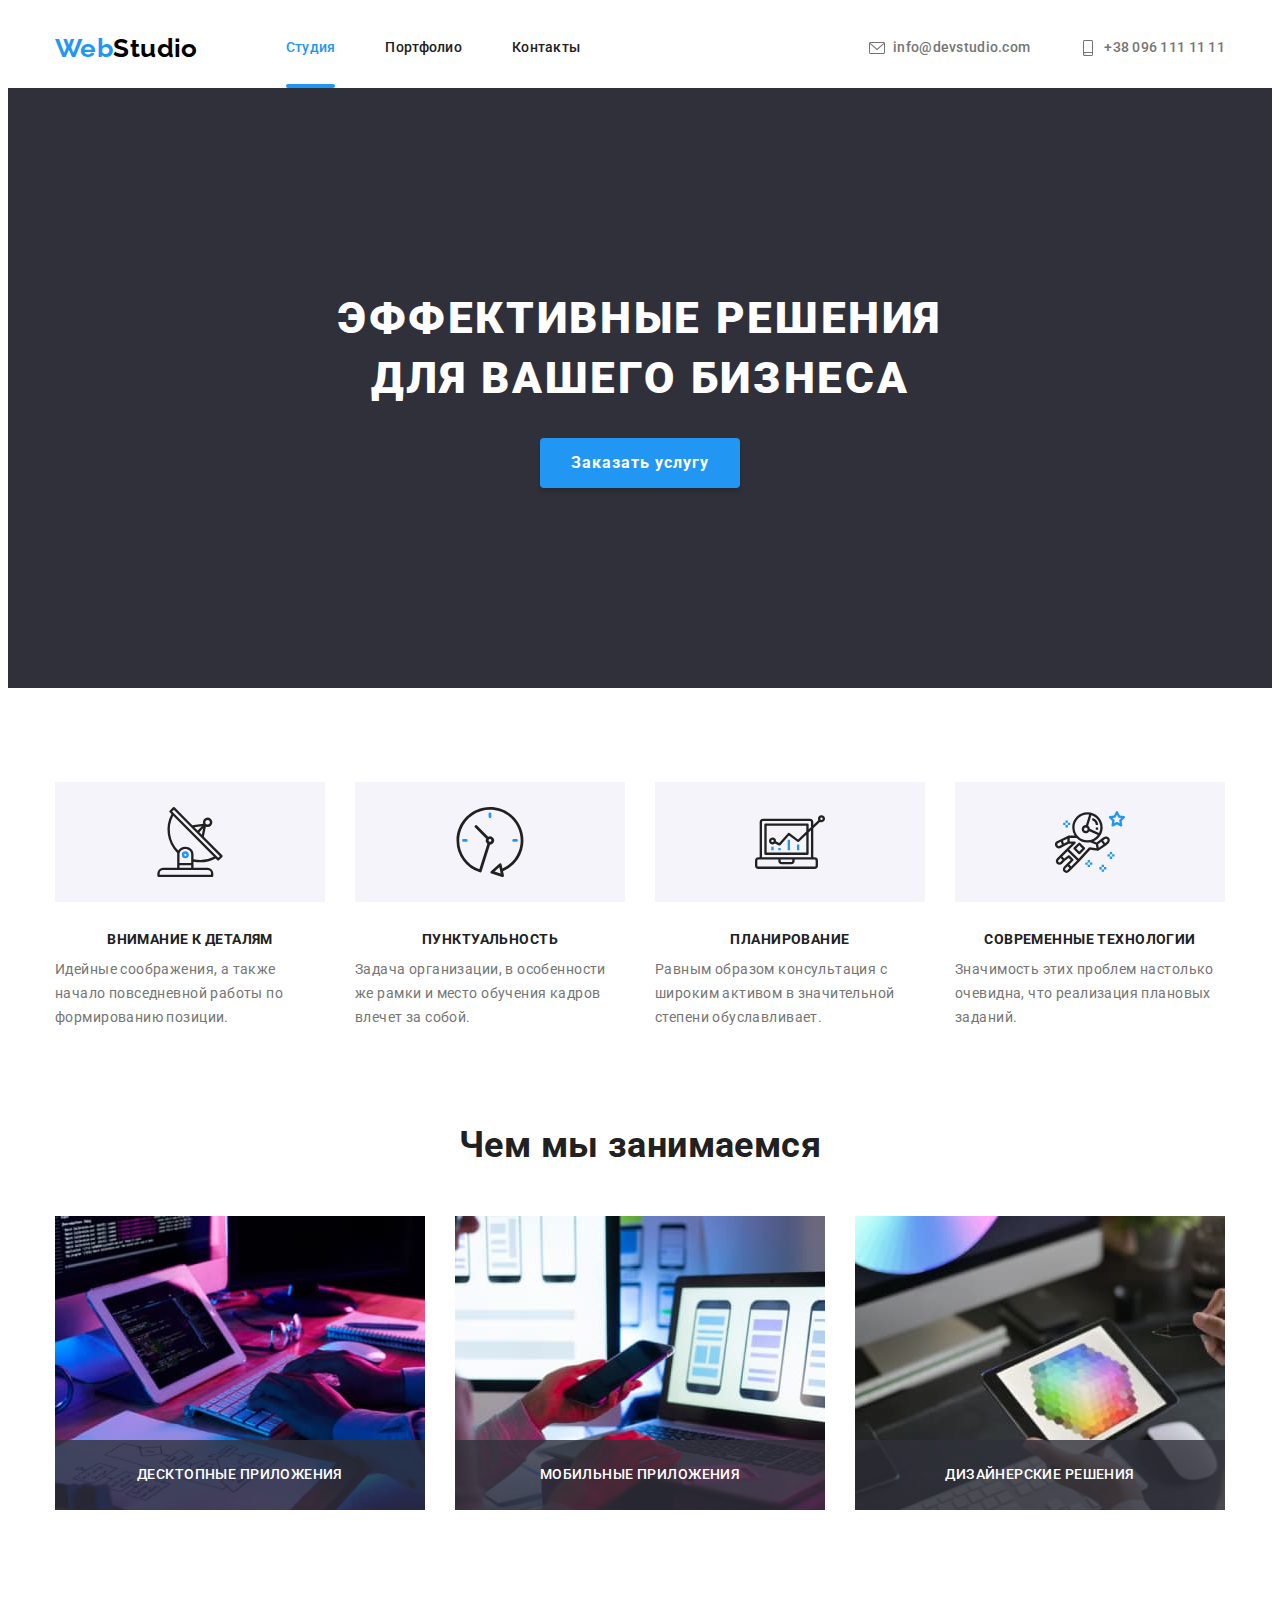
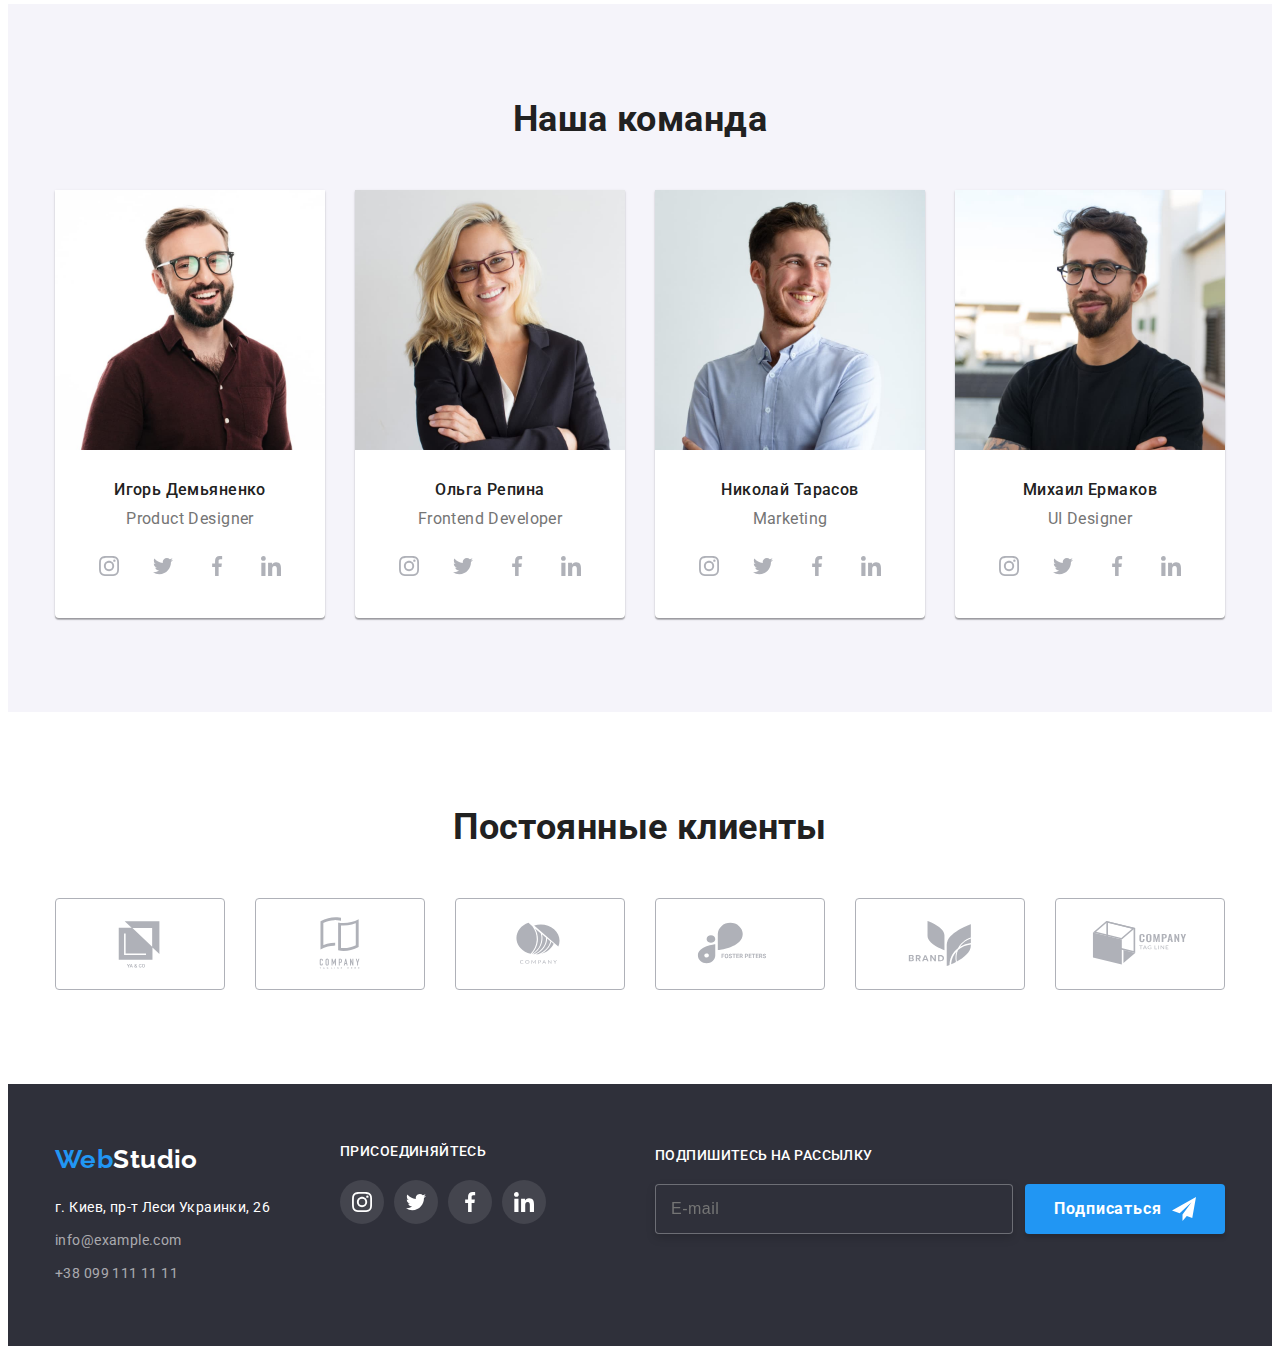
==== commit e3e8b5bd: "Adds Mobile menu and corrects styles of responsive versions" ====
--- a/index.html
+++ b/index.html
@@ -3,7 +3,7 @@
   <head>
     <meta charset="UTF-8" />
     <meta http-equiv="X-UA-Compatible" content="IE=edge" />
-    <meta name="viewport" content="width=device-width, initial-scale=1.0" />
+    <meta name="viewport" content="width=device-width" />
     <title>WebStudio</title>
     <link
       href="https://fonts.googleapis.com/css2?family=Raleway:wght@700&family=Roboto:wght@400;500;700;900&display=swap"
@@ -17,7 +17,6 @@
       referrerpolicy="no-referrer"
     />
     <link rel="stylesheet" href="./CSS/main.min.css" />
-    <!-- <link rel="stylesheet" href="./CSS/style.css" /> -->
   </head>
   <body>
     <!-- Шапка -->
@@ -25,6 +24,7 @@
       <div class="container header__container">
         <nav class="navigation">
           <a class="logo" href="./index.html">Web<span class="logo__text">Studio</span></a>
+
           <ul class="navigation__list">
             <li class="navigation__item">
               <a class="navigation__link navigation__link--current" href="./index.html">Студия</a>
@@ -55,6 +55,60 @@
             >
           </li>
         </ul>
+        <button type="button" class="button-menu" data-menu-button>
+          <svg class="button-menu__icon-open">
+            <use href="./images/sprite.svg#icon-menu"></use>
+          </svg>
+          <svg class="button-menu__icon-close">
+            <use href="./images/sprite.svg#icon-close"></use>
+          </svg>
+        </button>
+        <!-- Mobile menu -->
+        <div class="mobile-menu" data-menu>
+          <ul class="mobile-menu__nav-list">
+            <li class="mobile-menu__nav-item">
+              <a class="mobile-menu__link mobile-menu__link--current" href="./index.html">Студия</a>
+            </li>
+            <li class="mobile-menu__nav-item">
+              <a class="mobile-menu__link" href="./portfolio.html">Портфолио</a>
+            </li>
+            <li class="mobile-menu__nav-item">
+              <a class="mobile-menu__link" href="">Контакты</a>
+            </li>
+          </ul>
+          <ul class="mobile-menu__cont-list">
+            <li class="mobile-menu__cont-item">
+              <a class="mobile-menu__tel-link" href="tel:+380961111111"> +38 096 111 11 11</a>
+            </li>
+            <li class="mobile-menu__cont-item">
+              <a class="mobile-menu__mail-link" href="mailto:info@devstudio.com"
+                >info@devstudio.com</a
+              >
+            </li>
+          </ul>
+          <ul class="mobile-menu__socio-list">
+            <li class="mobile-menu__socio-item">
+              <a class="mobile-menu__socio-link" href="https://www.instagram.com/" target="_blanc"
+                >Instagram</a
+              >
+            </li>
+            <li class="mobile-menu__socio-item">
+              <a class="mobile-menu__socio-link" href="https://twitter.com/" target="_blanc"
+                >Twitter</a
+              >
+            </li>
+            <li class="mobile-menu__socio-item">
+              <a class="mobile-menu__socio-link" href="https://www.facebook.com/" target="_blanc"
+                >Facebook</a
+              >
+            </li>
+            <li class="mobile-menu__socio-item">
+              <a class="mobile-menu__socio-link" href="https://www.linkedin.com/" target="_blanc"
+                >Linkedin</a
+              >
+            </li>
+          </ul>
+        </div>
       </div>
     </header>
     <main>
@@ -144,7 +198,7 @@
         <div class="container">
           <h2 class="section-title">Наша команда</h2>
           <ul class="team__list">
-            <li class="personal-card">
+            <li class="personal-card team-list__item">
               <img
                 src="./images/img-1.jpg"
                 alt="Фото Игорь Демьяненко"
@@ -186,7 +240,7 @@
                 </ul>
               </div>
             </li>
-            <li class="personal-card">
+            <li class="personal-card team-list__item">
               <img
                 src="./images/img-2.jpg"
                 alt="Фото Ольга Репина"
@@ -228,7 +282,7 @@
                 </ul>
               </div>
             </li>
-            <li class="personal-card">
+            <li class="personal-card team-list__item">
               <img
                 src="./images/img-3.jpg"
                 alt="Фото Николай Тарасов"
@@ -270,7 +324,7 @@
                 </ul>
               </div>
             </li>
-            <li class="personal-card">
+            <li class="personal-card team-list__item">
               <img
                 src="./images/img-4.jpg"
                 alt="Фото Михаил Ермаков"
@@ -320,42 +374,42 @@
         <div class="container">
           <h2 class="section-title">Постоянные клиенты</h2>
           <ul class="clients__list">
-            <li>
+            <li class="clients__item">
               <a class="clients__link" href="">
                 <svg class="clients__icon" width="106" height="60">
                   <use href="./images/sprite.svg#icon-logo-1"></use>
                 </svg>
               </a>
             </li>
-            <li>
+            <li class="clients__item">
               <a class="clients__link" href="">
                 <svg class="clients__icon" width="106" height="60">
                   <use href="./images/sprite.svg#icon-logo-2"></use>
                 </svg>
               </a>
             </li>
-            <li>
+            <li class="clients__item">
               <a class="clients__link" href="">
                 <svg class="clients__icon" width="106" height="60">
                   <use href="./images/sprite.svg#icon-logo-3"></use>
                 </svg>
               </a>
             </li>
-            <li>
+            <li class="clients__item">
               <a class="clients__link" href="">
                 <svg class="clients__icon" width="106" height="60">
                   <use href="./images/sprite.svg#icon-logo-4"></use>
                 </svg>
               </a>
             </li>
-            <li>
+            <li class="clients__item">
               <a class="clients__link" href="">
                 <svg class="clients__icon" width="106" height="60">
                   <use href="./images/sprite.svg#icon-logo-5"></use>
                 </svg>
               </a>
             </li>
-            <li>
+            <li class="clients__item">
               <a class="clients__link" href="">
                 <svg class="clients__icon" width="106" height="60">
                   <use href="./images/sprite.svg#icon-logo-6"></use>
@@ -369,67 +423,69 @@
     <!-- Футер -->
     <footer class="footer">
       <div class="container footer__container">
-        <div class="footer__address">
-          <a class="logo" href="./index.html">Web<span class="logo__text--light">Studio</span></a>
-          <address class="address">
-            <a
-              class="address__link address__link--light"
-              href="https://goo.gl/maps/gmN9msgWYYtAYABk7"
-              target="_blanc"
-              >Киев, пр-т Леси Украинки, 26 г</a
-            >
-            <a class="address__link" href="mailto:info@example.com">info@example.com</a>
-            <a class="address__link" href="tel:+380991111111">+38 099 111 11 11</a>
-          </address>
-        </div>
-        <div class="footer__join-us">
-          <p class="footer__text">Присоединяйтесь</p>
-          <ul class="socio-list">
-            <li>
+        <div class="footer__box">
+          <div class="footer__address">
+            <a class="logo" href="./index.html">Web<span class="logo__text--light">Studio</span></a>
+            <address class="address">
               <a
-                class="socio-list__link socio-list__link--dark-bgd"
-                href="https://www.instagram.com/"
+                class="address__link address__link--light"
+                href="https://goo.gl/maps/gmN9msgWYYtAYABk7"
                 target="_blanc"
+                >г. Киев, пр-т Леси Украинки, 26</a
               >
-                <svg class="socio-list__icon" width="20" height="20">
-                  <use href="./images/sprite.svg#icon-instagram"></use>
-                </svg>
-              </a>
-            </li>
-            <li>
-              <a
-                class="socio-list__link socio-list__link--dark-bgd"
-                href="https://twitter.com/"
-                target="_blanc"
-              >
-                <svg class="socio-list__icon" width="20" height="20">
-                  <use href="./images/sprite.svg#icon-twitter"></use>
-                </svg>
-              </a>
-            </li>
-            <li>
-              <a
-                class="socio-list__link socio-list__link--dark-bgd"
-                href="https://www.facebook.com/"
-                target="_blanc"
-              >
-                <svg class="socio-list__icon" width="20" height="20">
-                  <use href="./images/sprite.svg#icon-facebook"></use>
-                </svg>
-              </a>
-            </li>
-            <li>
-              <a
-                class="socio-list__link socio-list__link--dark-bgd"
-                href="https://www.linkedin.com/"
-                target="_blanc"
-              >
-                <svg class="socio-list__icon" width="20" height="20">
-                  <use href="./images/sprite.svg#icon-linkedin"></use>
-                </svg>
-              </a>
-            </li>
-          </ul>
+              <a class="address__link" href="mailto:info@example.com">info@example.com</a>
+              <a class="address__link" href="tel:+380991111111">+38 099 111 11 11</a>
+            </address>
+          </div>
+          <div class="footer__join-us">
+            <p class="footer__text">Присоединяйтесь</p>
+            <ul class="socio-list">
+              <li>
+                <a
+                  class="socio-list__link socio-list__link--dark-bgd"
+                  href="https://www.instagram.com/"
+                  target="_blanc"
+                >
+                  <svg class="socio-list__icon" width="20" height="20">
+                    <use href="./images/sprite.svg#icon-instagram"></use>
+                  </svg>
+                </a>
+              </li>
+              <li>
+                <a
+                  class="socio-list__link socio-list__link--dark-bgd"
+                  href="https://twitter.com/"
+                  target="_blanc"
+                >
+                  <svg class="socio-list__icon" width="20" height="20">
+                    <use href="./images/sprite.svg#icon-twitter"></use>
+                  </svg>
+                </a>
+              </li>
+              <li>
+                <a
+                  class="socio-list__link socio-list__link--dark-bgd"
+                  href="https://www.facebook.com/"
+                  target="_blanc"
+                >
+                  <svg class="socio-list__icon" width="20" height="20">
+                    <use href="./images/sprite.svg#icon-facebook"></use>
+                  </svg>
+                </a>
+              </li>
+              <li>
+                <a
+                  class="socio-list__link socio-list__link--dark-bgd"
+                  href="https://www.linkedin.com/"
+                  target="_blanc"
+                >
+                  <svg class="socio-list__icon" width="20" height="20">
+                    <use href="./images/sprite.svg#icon-linkedin"></use>
+                  </svg>
+                </a>
+              </li>
+            </ul>
+          </div>
         </div>
         <form class="form-sign-up footer__form-sign-up">
           <label class="form-sign-up__label" for="email">Подпишитесь на рассылку</label>
@@ -506,6 +562,7 @@
       </div>
     </div>
 
+    <script src="./js/menu.js"></script>
     <script src="./js/modal.js"></script>
   </body>
 </html>
--- a/CSS/main.min.css
+++ b/CSS/main.min.css
@@ -1,2 +1,2 @@
-html{-webkit-box-sizing:border-box;box-sizing:border-box}*,::before,::after{-webkit-box-sizing:inherit;box-sizing:inherit}h1,h2,h3,p{margin:0}img{display:block}ul{list-style-type:none;margin:0;padding:0}a{text-decoration:none;display:inline-block}.visually-hidden{position:absolute;width:1px;height:1px;margin:-1px;border:0;padding:0;white-space:nowrap;-webkit-clip-path:inset(100%);clip-path:inset(100%);clip:rect(0 0 0 0);overflow:hidden}body{font-family:"Roboto",sans-serif;font-size:14px;line-height:1.71;letter-spacing:0.03em;color:#757575;background-color:#fff}.container{width:1200px;padding:0 15px;margin:0 auto}.section-title{color:#212121;font-weight:700;font-size:36px;line-height:1.17;text-align:center;margin-bottom:50px}.button{width:200px;height:50px;font-family:"Roboto",sans-serif;font-weight:700;font-size:16px;line-height:1.87;text-align:center;letter-spacing:.06em;cursor:pointer;color:#fff;background-color:#2196f3;-webkit-box-shadow:0px 4px 4px rgba(0,0,0,0.15);box-shadow:0px 4px 4px rgba(0,0,0,0.15);border-radius:4px;border-color:transparent;-webkit-transition:background-color 250ms cubic-bezier(0.4, 0, 0.2, 1),color 250ms cubic-bezier(0.4, 0, 0.2, 1);transition:background-color 250ms cubic-bezier(0.4, 0, 0.2, 1),color 250ms cubic-bezier(0.4, 0, 0.2, 1)}.socio-list{list-style:none;display:-webkit-box;display:-ms-flexbox;display:flex;-webkit-box-pack:justify;-ms-flex-pack:justify;justify-content:space-between;width:206px;margin:0 auto}.socio-list__link{width:44px;height:44px;border-radius:50%;display:-webkit-inline-box;display:-ms-inline-flexbox;display:inline-flex;-webkit-box-pack:center;-ms-flex-pack:center;justify-content:center;-webkit-box-align:center;-ms-flex-align:center;align-items:center;color:#afb1b8;background-color:transparent;-webkit-transition:background-color 250ms cubic-bezier(0.4, 0, 0.2, 1),color 250ms cubic-bezier(0.4, 0, 0.2, 1);transition:background-color 250ms cubic-bezier(0.4, 0, 0.2, 1),color 250ms cubic-bezier(0.4, 0, 0.2, 1)}.socio-list__link:hover,.socio-list__link:focus{background-color:#2196f3;color:#fff}.socio-list__link--dark-bgd{background-color:rgba(255,255,255,0.1);color:#fff}.socio-list__icon{fill:currentColor}.header--underlined{border-bottom:1px solid #ececec}.header__container{display:-webkit-box;display:-ms-flexbox;display:flex;-webkit-box-align:center;-ms-flex-align:center;align-items:center}.navigation{display:-webkit-box;display:-ms-flexbox;display:flex;-webkit-box-align:center;-ms-flex-align:center;align-items:center}.navigation__list{display:-webkit-box;display:-ms-flexbox;display:flex;margin-left:93px}.navigation__item:not(:last-child){margin-right:50px}.navigation__link{color:#212121;font-weight:500;line-height:1.14;letter-spacing:.02em;padding-top:32px;padding-bottom:32px;-webkit-transition:color 250ms cubic-bezier(0.4, 0, 0.2, 1);transition:color 250ms cubic-bezier(0.4, 0, 0.2, 1)}.navigation__link:hover,.navigation__link:focus{color:#2196f3}.navigation__link--current{color:#2196f3;position:relative}.navigation__link--current::after{position:absolute;left:0;bottom:0;content:'';display:inline-block;width:100%;height:4px;background-color:#2196f3;border-radius:2px}.contact-list{display:-webkit-box;display:-ms-flexbox;display:flex;margin-left:auto;-webkit-box-align:center;-ms-flex-align:center;align-items:center}.contact-list__link{font-weight:500;letter-spacing:0.02em;color:#757575;text-decoration:none;display:-webkit-inline-box;display:-ms-inline-flexbox;display:inline-flex;-webkit-box-align:center;-ms-flex-align:center;align-items:center;padding-top:28px;padding-bottom:28px;-webkit-transition:color 250ms cubic-bezier(0.4, 0, 0.2, 1);transition:color 250ms cubic-bezier(0.4, 0, 0.2, 1)}.contact-list__link:hover,.contact-list__link:focus{color:#2196f3}.contact-list__item{display:-webkit-inline-box;display:-ms-inline-flexbox;display:inline-flex;-webkit-box-align:center;-ms-flex-align:center;align-items:center}.contact-list__item:not(:last-child){margin-right:50px}.contact-list__icon{margin-right:8px;fill:currentColor}.logo{font-family:Raleway;font-weight:700;font-size:26px;line-height:1.19;color:#2196f3;text-decoration:none}.logo__text{color:#000000}.logo__text--light{color:#fff}.hero{background-color:#2f303a;text-align:center}.hero__body{padding-top:200px;padding-bottom:200px;margin:0 auto;max-width:1600px;height:600px;background-image:-webkit-gradient(linear, left top, right top, from(rgba(47,48,58,0.4)), to(rgba(47,48,58,0.4))),url(../images/hero-img.jpg);background-image:linear-gradient(to right, rgba(47,48,58,0.4), rgba(47,48,58,0.4)),url(../images/hero-img.jpg);background-repeat:no-repeat;background-size:contain;background-position:center}.hero__title{text-align:center;font-weight:900;font-size:44px;line-height:1.36;letter-spacing:.06em;text-transform:uppercase;color:#fff;width:696px;margin:0 auto 30px auto}.hero__button:hover,.hero__button:focus{color:#212121;background-color:#f5f4fa}.features{padding-top:94px;padding-bottom:94px}.features__list{display:-webkit-box;display:-ms-flexbox;display:flex}.features__item{width:calc((100% -90px) / 4);margin-right:30px}.features__item:last-child{margin-right:0}.features__icon{background-color:#f5f4fa;width:270px;height:120px;display:-webkit-box;display:-ms-flexbox;display:flex;-webkit-box-pack:center;-ms-flex-pack:center;justify-content:center;-webkit-box-align:center;-ms-flex-align:center;align-items:center}.features__sub-title{color:#212121;font-weight:700;font-size:14px;line-height:1.14;letter-spacing:.03em;text-transform:uppercase;margin-top:30px;margin-bottom:10px}.works{padding-top:0px;padding-bottom:94px}.works__list{display:-webkit-box;display:-ms-flexbox;display:flex;-webkit-box-pack:justify;-ms-flex-pack:justify;justify-content:space-between}.works__item{position:relative}.works__text{position:absolute;bottom:0;display:-webkit-box;display:-ms-flexbox;display:flex;-webkit-box-pack:center;-ms-flex-pack:center;justify-content:center;-webkit-box-align:center;-ms-flex-align:center;align-items:center;width:100%;height:70px;font-weight:500;font-size:14px;line-height:1.14;text-transform:uppercase;color:#fff;background:rgba(48,49,59,0.8)}.team{padding-top:94px;padding-bottom:94px;background-color:#f5f4fa}.team__list{display:-webkit-box;display:-ms-flexbox;display:flex;-webkit-box-pack:justify;-ms-flex-pack:justify;justify-content:space-between}.personal-card{background-color:#fff;-webkit-box-shadow:0px 1px 3px rgba(0,0,0,0.12),0px 1px 1px rgba(0,0,0,0.14),0px 2px 1px rgba(0,0,0,0.2);box-shadow:0px 1px 3px rgba(0,0,0,0.12),0px 1px 1px rgba(0,0,0,0.14),0px 2px 1px rgba(0,0,0,0.2);border-radius:0px 0px 4px 4px}.personal-card__description{padding:30px 0}.personal-card__title{color:#212121;font-weight:500;font-size:16px;line-height:1.19;text-align:center;margin-bottom:10px}.personal-card__position{font-size:16px;line-height:1.19;text-align:center;margin-bottom:16px}.clients{padding-top:94px;padding-bottom:94px}.clients__list{display:-webkit-box;display:-ms-flexbox;display:flex;-webkit-box-pack:justify;-ms-flex-pack:justify;justify-content:space-between}.clients__link{display:-webkit-box;display:-ms-flexbox;display:flex;-webkit-box-pack:center;-ms-flex-pack:center;justify-content:center;-webkit-box-align:center;-ms-flex-align:center;align-items:center;width:170px;height:92px;border:1px solid #afb1b8;border-radius:4px;color:#afb1b8;-webkit-transition:border-color 250ms cubic-bezier(0.4, 0, 0.2, 1);transition:border-color 250ms cubic-bezier(0.4, 0, 0.2, 1);-webkit-transition:color 250ms cubic-bezier(0.4, 0, 0.2, 1);transition:color 250ms cubic-bezier(0.4, 0, 0.2, 1)}.clients__link:hover,.clients__link:focus{border-color:#2196f3;color:#2196f3}.clients__icon{fill:currentColor}.footer{color:#fff;background-color:#2f303a;padding-top:60px;padding-bottom:60px}.footer__container{display:-webkit-box;display:-ms-flexbox;display:flex}.footer__join-us{margin-left:70px}.footer__text{font-weight:500;font-size:14;line-height:1.14;text-transform:uppercase;margin-bottom:20px}.footer__form-sign-up{margin-left:auto}.address{margin-top:20px}.address__link{display:block;color:rgba(255,255,255,0.6);font-style:normal;text-decoration:none;margin-bottom:9px;-webkit-transition:color 250ms cubic-bezier(0.4, 0, 0.2, 1);transition:color 250ms cubic-bezier(0.4, 0, 0.2, 1)}.address__link--light{color:#fff}.address__link:last-child{margin-bottom:0}.address__link:hover,.address__link:focus{color:#2196f3}.form-sign-up__label{display:inline-block;margin-bottom:20px;font-weight:500;font-size:14px;line-height:1.14;text-transform:uppercase}.form-sign-up__wrap{display:-webkit-box;display:-ms-flexbox;display:flex;-webkit-box-align:center;-ms-flex-align:center;align-items:center}.form-sign-up__input{width:358px;height:50px;padding:15px;border:1px solid rgba(255,255,255,0.3);border-radius:4px;background-color:#2f303a;font-weight:400;font-size:16px;line-height:1.25;letter-spacing:.03em;color:rgba(255,255,255,0.6);-webkit-filter:drop-shadow(0px 4px 4px rgba(0,0,0,0.15));filter:drop-shadow(0px 4px 4px rgba(0,0,0,0.15))}.form-sign-up__button{margin-left:12px;display:-webkit-box;display:-ms-flexbox;display:flex;-webkit-box-align:center;-ms-flex-align:center;align-items:center;-webkit-box-pack:center;-ms-flex-pack:center;justify-content:center}.form-sign-up__button:hover,.form-sign-up__button:focus{background-color:#188ce8}.form-sign-up__icon{margin-left:10px}.backdrop{position:fixed;top:0;left:0;display:-webkit-box;display:-ms-flexbox;display:flex;-webkit-box-pack:center;-ms-flex-pack:center;justify-content:center;-webkit-box-align:center;-ms-flex-align:center;align-items:center;width:100%;height:100%;visibility:1;opacity:1;background-color:rgba(0,0,0,0.1);-webkit-transition:opacity 500ms cubic-bezier(0.4, 0, 0.2, 1);transition:opacity 500ms cubic-bezier(0.4, 0, 0.2, 1)}.is-hidden{visibility:0;opacity:0;pointer-events:none}.modal{position:absolute;width:528px;height:581px;padding:40px;-webkit-transform:scale(1) rotate(0deg);transform:scale(1) rotate(0deg);-webkit-transition:-webkit-transform 500ms cubic-bezier(0.4, 0, 0.2, 1);transition:-webkit-transform 500ms cubic-bezier(0.4, 0, 0.2, 1);transition:transform 500ms cubic-bezier(0.4, 0, 0.2, 1);transition:transform 500ms cubic-bezier(0.4, 0, 0.2, 1), -webkit-transform 500ms cubic-bezier(0.4, 0, 0.2, 1);background-color:#fff;-webkit-box-shadow:0px 1px 3px rgba(0,0,0,0.12),0px 1px 1px rgba(0,0,0,0.14),0px 2px 1px rgba(0,0,0,0.2);box-shadow:0px 1px 3px rgba(0,0,0,0.12),0px 1px 1px rgba(0,0,0,0.14),0px 2px 1px rgba(0,0,0,0.2);border-radius:4px}.backdrop.is-hidden .modal{-webkit-transform:scale(0) rotate(90deg);transform:scale(0) rotate(90deg)}.modal__title{margin-bottom:12px;font-weight:700;font-size:20px;line-height:1.15;text-align:center;color:#212121}.close-btn{position:absolute;top:8px;right:8px;display:-webkit-box;display:-ms-flexbox;display:flex;-webkit-box-pack:center;-ms-flex-pack:center;justify-content:center;-webkit-box-align:center;-ms-flex-align:center;align-items:center;width:30px;height:30px;border-radius:50%;border:1px solid rgba(0,0,0,0.1);background-color:#fff;cursor:pointer;-webkit-transition:background-color 250ms cubic-bezier(0.4, 0, 0.2, 1),fill 250ms cubic-bezier(0.4, 0, 0.2, 1);transition:background-color 250ms cubic-bezier(0.4, 0, 0.2, 1),fill 250ms cubic-bezier(0.4, 0, 0.2, 1)}.close-btn:hover,.close-btn:focus{fill:#2196f3}.form-order__field{padding:0;position:relative;margin-bottom:4px}.form-order__label{padding:0;font-weight:400;font-size:12px;line-height:1.17;letter-spacing:.01em;margin-bottom:4px}.form-order__input{width:100%;height:40px;display:block;padding:11px 11px 11px 41px;background-color:inherit;border:1px solid rgba(33,33,33,0.2);-webkit-box-sizing:border-box;box-sizing:border-box;border-radius:4px;font-size:16px;outline:none;-webkit-transition:border 250ms cubic-bezier(0.4, 0, 0.2, 1);transition:border 250ms cubic-bezier(0.4, 0, 0.2, 1)}.form-order__input:focus{border:1px solid #2196f3}.form-order__input--area{height:120px;padding:12px 16px;resize:none}.form-order__input--area::-webkit-input-placeholder{font-size:12px;line-height:1.17;letter-spacing:.01em;color:rgba(117,117,117,0.5)}.form-order__input--area:-ms-input-placeholder{font-size:12px;line-height:1.17;letter-spacing:.01em;color:rgba(117,117,117,0.5)}.form-order__input--area::-ms-input-placeholder{font-size:12px;line-height:1.17;letter-spacing:.01em;color:rgba(117,117,117,0.5)}.form-order__input--area::placeholder{font-size:12px;line-height:1.17;letter-spacing:.01em;color:rgba(117,117,117,0.5)}.form-order__icon{position:absolute;bottom:11px;left:12px;width:18px;height:18px;-webkit-transition:fill 250ms cubic-bezier(0.4, 0, 0.2, 1);transition:fill 250ms cubic-bezier(0.4, 0, 0.2, 1)}.form-order__input:focus+.form-order__icon{fill:#2196f3}.form-order__agreement{margin:20px 12px 30px}.form-order__checkbox{-webkit-appearance:none;-moz-appearance:none;appearance:none;position:absolute}.form-order__icon-check{display:inline-block;margin-right:6px;width:16px;height:15px;border:2px solid #212121;border-radius:4px;-webkit-transition:background-color 250ms cubic-bezier(0.4, 0, 0.2, 1),border 250ms cubic-bezier(0.4, 0, 0.2, 1);transition:background-color 250ms cubic-bezier(0.4, 0, 0.2, 1),border 250ms cubic-bezier(0.4, 0, 0.2, 1)}.form-order__checkbox:checked+.form-order__icon-check{border:2px solid #2196f3;background-color:#2196f3}.form-order__checkbox:focus+.form-order__icon-check{-webkit-box-shadow:0 0 0 1px #2196f3;box-shadow:0 0 0 1px #2196f3}.form-order__link{color:#2196f3}.form-order__button{display:block;margin:0 auto}.form-order__button:hover,.form-order__button:focus{background-color:#188ce8}.portfolio{padding-top:94px;padding-bottom:94px}.portfolio__card-set{margin-top:50px}.button-list{display:-webkit-box;display:-ms-flexbox;display:flex;-webkit-box-pack:center;-ms-flex-pack:center;justify-content:center;-webkit-box-align:center;-ms-flex-align:center;align-items:center}.button-list__item:not(:last-child){margin-right:8px}.regular-button{padding:6px 22px;font-family:"Roboto",sans-serif;font-weight:500;font-size:16px;line-height:1.62;text-align:center;letter-spacing:.03em;cursor:pointer;color:#212121;background-color:#f5f4fa;border-color:transparent;border-radius:4px;-webkit-transition:background-color 250ms cubic-bezier(0.4, 0, 0.2, 1),color 250ms cubic-bezier(0.4, 0, 0.2, 1),-webkit-box-shadow 250ms cubic-bezier(0.4, 0, 0.2, 1);transition:background-color 250ms cubic-bezier(0.4, 0, 0.2, 1),color 250ms cubic-bezier(0.4, 0, 0.2, 1),-webkit-box-shadow 250ms cubic-bezier(0.4, 0, 0.2, 1);transition:background-color 250ms cubic-bezier(0.4, 0, 0.2, 1),color 250ms cubic-bezier(0.4, 0, 0.2, 1),box-shadow 250ms cubic-bezier(0.4, 0, 0.2, 1);transition:background-color 250ms cubic-bezier(0.4, 0, 0.2, 1),color 250ms cubic-bezier(0.4, 0, 0.2, 1),box-shadow 250ms cubic-bezier(0.4, 0, 0.2, 1),-webkit-box-shadow 250ms cubic-bezier(0.4, 0, 0.2, 1)}.regular-button--main{color:#fff;background-color:#2196f3;-webkit-box-shadow:0px 3px 1px rgba(0,0,0,0.1),0px 1px 2px rgba(0,0,0,0.08),0px 2px 2px rgba(0,0,0,0.12);box-shadow:0px 3px 1px rgba(0,0,0,0.1),0px 1px 2px rgba(0,0,0,0.08),0px 2px 2px rgba(0,0,0,0.12)}.regular-button:hover,.regular-button:focus{color:#fff;background-color:#2196f3;-webkit-box-shadow:0px 3px 1px rgba(0,0,0,0.1),0px 1px 2px rgba(0,0,0,0.08),0px 2px 2px rgba(0,0,0,0.12);box-shadow:0px 3px 1px rgba(0,0,0,0.1),0px 1px 2px rgba(0,0,0,0.08),0px 2px 2px rgba(0,0,0,0.12)}.card-set{display:-webkit-box;display:-ms-flexbox;display:flex;-ms-flex-wrap:wrap;flex-wrap:wrap}.card-set__item{margin-right:30px;margin-bottom:30px;width:370px}.card-set__item:nth-child(3n){margin-right:0}.card-set__item:nth-last-child(-n+3){margin-bottom:0}.card{-webkit-transition:-webkit-box-shadow 250ms cubic-bezier(0.4, 0, 0.2, 1);transition:-webkit-box-shadow 250ms cubic-bezier(0.4, 0, 0.2, 1);transition:box-shadow 250ms cubic-bezier(0.4, 0, 0.2, 1);transition:box-shadow 250ms cubic-bezier(0.4, 0, 0.2, 1), -webkit-box-shadow 250ms cubic-bezier(0.4, 0, 0.2, 1)}.card:hover,.card:focus{-webkit-box-shadow:0px 1px 1px rgba(0,0,0,0.12),0px 4px 4px rgba(0,0,0,0.06),1px 4px 6px rgba(0,0,0,0.16);box-shadow:0px 1px 1px rgba(0,0,0,0.12),0px 4px 4px rgba(0,0,0,0.06),1px 4px 6px rgba(0,0,0,0.16)}.card__vision{position:relative;overflow:hidden}.card__overlay{position:absolute;top:0;left:0;-webkit-transform:translateY(101%);transform:translateY(101%);-webkit-transition:-webkit-transform 250ms cubic-bezier(0.4, 0, 0.2, 1);transition:-webkit-transform 250ms cubic-bezier(0.4, 0, 0.2, 1);transition:transform 250ms cubic-bezier(0.4, 0, 0.2, 1);transition:transform 250ms cubic-bezier(0.4, 0, 0.2, 1), -webkit-transform 250ms cubic-bezier(0.4, 0, 0.2, 1);display:-webkit-box;display:-ms-flexbox;display:flex;-webkit-box-align:center;-ms-flex-align:center;align-items:center;width:100%;height:100%;padding:24px;font-size:18px;line-height:1.56;color:#fff;background-color:rgba(33,150,243,0.9);overflow:hidden}.card:hover .card__overlay,.card:focus .card__overlay{-webkit-transform:translateY(0);transform:translateY(0)}.card__description{padding:20px 24px 20px 24px;border:1px solid #eeeeee}.card__name{color:#212121;font-weight:700;font-size:18px;line-height:2;letter-spacing:.06em;margin-bottom:4px}.card__text{color:#757575;font-size:16px;line-height:1.87;letter-spacing:.03em}
+html{-webkit-box-sizing:border-box;box-sizing:border-box}*,::before,::after{-webkit-box-sizing:inherit;box-sizing:inherit}h1,h2,h3,p{margin:0}img{display:block}ul{list-style-type:none;margin:0;padding:0}a{text-decoration:none;display:inline-block}.visually-hidden{position:absolute;width:1px;height:1px;margin:-1px;border:0;padding:0;white-space:nowrap;-webkit-clip-path:inset(100%);clip-path:inset(100%);clip:rect(0 0 0 0);overflow:hidden}body{font-family:"Roboto",sans-serif;font-size:14px;line-height:1.71;letter-spacing:0.03em;color:#757575;background-color:#fff}body.menu-open{overflow:hidden}.container{max-width:1200px;padding:0 15px;margin:0 auto}@media (min-width: 480px){.container{max-width:480px}}@media (min-width: 768px){.container{max-width:768px}}@media (min-width: 1200px){.container{max-width:1200px}}.section-title{color:#212121;font-weight:700;font-size:28px;line-height:1.18;text-align:center;margin-bottom:30px}@media (min-width: 1200px){.section-title{margin-bottom:50px;font-size:36px;line-height:1.17}}.button{width:200px;height:50px;font-family:"Roboto",sans-serif;font-weight:700;font-size:16px;line-height:1.87;text-align:center;letter-spacing:.06em;cursor:pointer;color:#fff;background-color:#2196f3;-webkit-box-shadow:0px 4px 4px rgba(0,0,0,0.15);box-shadow:0px 4px 4px rgba(0,0,0,0.15);border-radius:4px;border-color:transparent;-webkit-transition:background-color 250ms cubic-bezier(0.4, 0, 0.2, 1),color 250ms cubic-bezier(0.4, 0, 0.2, 1);transition:background-color 250ms cubic-bezier(0.4, 0, 0.2, 1),color 250ms cubic-bezier(0.4, 0, 0.2, 1)}.button:hover,.button:focus{background-color:#188ce8}.socio-list{list-style:none;display:-webkit-box;display:-ms-flexbox;display:flex;-webkit-box-pack:justify;-ms-flex-pack:justify;justify-content:space-between;width:206px;margin:0 auto}.socio-list__link{width:44px;height:44px;border-radius:50%;display:-webkit-inline-box;display:-ms-inline-flexbox;display:inline-flex;-webkit-box-pack:center;-ms-flex-pack:center;justify-content:center;-webkit-box-align:center;-ms-flex-align:center;align-items:center;color:#afb1b8;background-color:transparent;-webkit-transition:background-color 250ms cubic-bezier(0.4, 0, 0.2, 1),color 250ms cubic-bezier(0.4, 0, 0.2, 1);transition:background-color 250ms cubic-bezier(0.4, 0, 0.2, 1),color 250ms cubic-bezier(0.4, 0, 0.2, 1)}.socio-list__link:hover,.socio-list__link:focus{background-color:#2196f3;color:#fff}.socio-list__link--dark-bgd{background-color:rgba(255,255,255,0.1);color:#fff}.socio-list__icon{fill:currentColor}.header--underlined{border-bottom:1px solid #ececec}.header{position:relative}.header__container{display:-webkit-box;display:-ms-flexbox;display:flex;-webkit-box-pack:justify;-ms-flex-pack:justify;justify-content:space-between;-webkit-box-align:center;-ms-flex-align:center;align-items:center}@media (max-width: 767px){.header__container{height:60px}}.navigation__list{display:none}@media (min-width: 768px){.navigation{display:-webkit-box;display:-ms-flexbox;display:flex;-webkit-box-align:center;-ms-flex-align:center;align-items:center}.navigation__list{display:-webkit-box;display:-ms-flexbox;display:flex;margin-left:88px}.navigation__item:not(:last-child){margin-right:50px}.navigation__link{color:#212121;font-weight:500;line-height:1.14;letter-spacing:.02em;padding-top:32px;padding-bottom:32px;-webkit-transition:color 250ms cubic-bezier(0.4, 0, 0.2, 1);transition:color 250ms cubic-bezier(0.4, 0, 0.2, 1)}.navigation__link:hover,.navigation__link:focus{color:#2196f3}.navigation__link--current{color:#2196f3;position:relative}.navigation__link--current::after{position:absolute;left:0;bottom:0;content:'';display:inline-block;width:100%;height:4px;background-color:#2196f3;border-radius:2px}}.contact-list{display:none}@media (min-width: 768px){.contact-list{display:block}.contact-list__item{display:-webkit-box;display:-ms-flexbox;display:flex;-webkit-box-align:center;-ms-flex-align:center;align-items:center}.contact-list__icon{margin-right:8px;fill:currentColor}.contact-list__link{font-weight:500;letter-spacing:0.02em;color:#757575;text-decoration:none;display:-webkit-box;display:-ms-flexbox;display:flex;-webkit-box-align:center;-ms-flex-align:center;align-items:center;padding-top:4px;padding-bottom:4px;-webkit-transition:color 250ms cubic-bezier(0.4, 0, 0.2, 1);transition:color 250ms cubic-bezier(0.4, 0, 0.2, 1)}.contact-list__link:hover,.contact-list__link:focus{color:#2196f3}}@media (min-width: 1200px){.contact-list{display:-webkit-box;display:-ms-flexbox;display:flex;-webkit-box-align:center;-ms-flex-align:center;align-items:center}.contact-list__item:not(:last-child){margin-right:50px}.contact-list__link{padding-top:28px;padding-bottom:28px}}.logo{font-family:Raleway;font-weight:700;font-size:24px;line-height:1.17;color:#2196f3;text-decoration:none}@media (min-width: 1200px){.logo{font-size:26px;line-height:1.19}}.logo__text{color:#000000}.logo__text--light{color:#fff}.button-menu{width:40px;height:40px;display:-webkit-box;display:-ms-flexbox;display:flex;-webkit-box-pack:center;-ms-flex-pack:center;justify-content:center;-webkit-box-align:center;-ms-flex-align:center;align-items:center;background-color:transparent;border:none;fill:#212121}@media (min-width: 768px){.button-menu{display:none}}.button-menu__icon-open{width:24px;height:16px}.button-menu:hover .button-menu__icon-open,.button-menu:focus .button-menu__icon-open{fill:#2196f3}.button-menu__icon-close{display:none;width:20px;height:20px}.button-menu:hover .button-menu__icon-close,.button-menu:focus .button-menu__icon-close{fill:#2196f3}.button-menu.is-open .button-menu__icon-close{display:block}.button-menu.is-open .button-menu__icon-open{display:none}.mobile-menu{position:absolute;top:100%;left:0;width:100%;height:calc(100vh - 60px);display:none;-webkit-box-orient:vertical;-webkit-box-direction:normal;-ms-flex-direction:column;flex-direction:column;width:100%;padding:30px 40px 30px 40px;background-color:#fff;-webkit-box-shadow:0px 4px 8px rgba(0,0,0,0.04),0px 2px 4px rgba(0,0,0,0.08),0px 1px 3px rgba(0,0,0,0.16);box-shadow:0px 4px 8px rgba(0,0,0,0.04),0px 2px 4px rgba(0,0,0,0.08),0px 1px 3px rgba(0,0,0,0.16);overflow-y:scroll}.mobile-menu.is-open{display:-webkit-box;display:-ms-flexbox;display:flex}@media (min-width: 768px){.mobile-menu.is-open{display:none}}.mobile-menu__link{display:block;padding-top:18px;padding-bottom:18px;font-weight:500;font-size:40px;line-height:1.18;letter-spacing:.02em;color:#212121}.mobile-menu__link:hover,.mobile-menu__link:focus,.mobile-menu__link--current{color:#2196f3}.mobile-menu__cont-list{margin-top:auto;margin-bottom:32px}.mobile-menu__tel-link{font-weight:500;font-size:26px;line-height:1.18;letter-spacing:.02em;color:#2196f3;margin-top:16px;margin-bottom:16px}.mobile-menu__mail-link{font-weight:500;font-size:24px;line-height:1.17;letter-spacing:.02em;color:#757575;margin-top:16px;margin-bottom:16px}.mobile-menu__socio-list{display:-webkit-box;display:-ms-flexbox;display:flex;-ms-flex-wrap:wrap;flex-wrap:wrap}.mobile-menu__socio-item{display:-webkit-box;display:-ms-flexbox;display:flex;-webkit-box-align:center;-ms-flex-align:center;align-items:center}.mobile-menu__socio-item:not(:last-child)::after{content:'';display:block;width:1px;height:22px;background-color:rgba(33,33,33,0.2);margin-left:10px;margin-right:10px}.mobile-menu__socio-link{display:block;padding-top:18px;padding-bottom:18px;font-weight:500;font-size:18px;line-height:1.22;letter-spacing:.02em;color:#2196f3}.hero{background-color:#2f303a;text-align:center}.hero__body{margin:0 auto;max-width:480px;height:400px;display:-webkit-box;display:-ms-flexbox;display:flex;-webkit-box-pack:center;-ms-flex-pack:center;justify-content:center;-webkit-box-align:center;-ms-flex-align:center;align-items:center;background-image:-webkit-gradient(linear, left top, right top, from(rgba(47,48,58,0.4)), to(rgba(47,48,58,0.4))),url(../../images/hero/hero-bg-mob.jpg);background-image:linear-gradient(to right, rgba(47,48,58,0.4), rgba(47,48,58,0.4)),url(../../images/hero/hero-bg-mob.jpg);background-repeat:no-repeat;background-size:480px 400px;background-position:center}@media (min-device-pixel-ratio: 2), (-webkit-min-device-pixel-ratio: 2), (min-resolution: 192dpi), (min-resolution: 2dppx){.hero__body{background-image:-webkit-gradient(linear, left top, right top, from(rgba(47,48,58,0.4)), to(rgba(47,48,58,0.4))),url(../../images/hero/hero-bg-mob@2x.jpg);background-image:linear-gradient(to right, rgba(47,48,58,0.4), rgba(47,48,58,0.4)),url(../../images/hero/hero-bg-mob@2x.jpg)}}@media (min-device-pixel-ratio: 3), (-webkit-min-device-pixel-ratio: 3), (min-resolution: 288dpi), (min-resolution: 3dppx){.hero__body{background-image:-webkit-gradient(linear, left top, right top, from(rgba(47,48,58,0.4)), to(rgba(47,48,58,0.4))),url(../../images/hero/hero-bg-mob@3x.jpg);background-image:linear-gradient(to right, rgba(47,48,58,0.4), rgba(47,48,58,0.4)),url(../../images/hero/hero-bg-mob@3x.jpg)}}@media (min-width: 768px){.hero__body{max-width:768px;background-image:-webkit-gradient(linear, left top, right top, from(rgba(47,48,58,0.4)), to(rgba(47,48,58,0.4))),url(../../images/hero/hero-bg-tab.jpg);background-image:linear-gradient(to right, rgba(47,48,58,0.4), rgba(47,48,58,0.4)),url(../../images/hero/hero-bg-tab.jpg);background-size:768px 400px}}@media (min-width: 768px) and (min-device-pixel-ratio: 2), (min-width: 768px) and (-webkit-min-device-pixel-ratio: 2), (min-width: 768px) and (min-resolution: 192dpi), (min-width: 768px) and (min-resolution: 2dppx){.hero__body{background-image:-webkit-gradient(linear, left top, right top, from(rgba(47,48,58,0.4)), to(rgba(47,48,58,0.4))),url(../../images/hero/hero-bg-tab@2x.jpg);background-image:linear-gradient(to right, rgba(47,48,58,0.4), rgba(47,48,58,0.4)),url(../../images/hero/hero-bg-tab@2x.jpg)}}@media (min-width: 768px) and (min-device-pixel-ratio: 3), (min-width: 768px) and (-webkit-min-device-pixel-ratio: 3), (min-width: 768px) and (min-resolution: 288dpi), (min-width: 768px) and (min-resolution: 3dppx){.hero__body{background-image:-webkit-gradient(linear, left top, right top, from(rgba(47,48,58,0.4)), to(rgba(47,48,58,0.4))),url(../../images/hero/hero-bg-tab@3x.jpg);background-image:linear-gradient(to right, rgba(47,48,58,0.4), rgba(47,48,58,0.4)),url(../../images/hero/hero-bg-tab@3x.jpg)}}@media (min-width: 1200px){.hero__body{max-width:1600px;height:600px;background-image:-webkit-gradient(linear, left top, right top, from(rgba(47,48,58,0.4)), to(rgba(47,48,58,0.4))),url(../../images/hero/hero-bg-desk.jpg);background-image:linear-gradient(to right, rgba(47,48,58,0.4), rgba(47,48,58,0.4)),url(../../images/hero/hero-bg-desk.jpg);background-size:1600px 600px}}@media (min-width: 1200px) and (min-device-pixel-ratio: 2), (min-width: 1200px) and (-webkit-min-device-pixel-ratio: 2), (min-width: 1200px) and (min-resolution: 192dpi), (min-width: 1200px) and (min-resolution: 2dppx){.hero__body{background-image:-webkit-gradient(linear, left top, right top, from(rgba(47,48,58,0.4)), to(rgba(47,48,58,0.4))),url(../../images/hero/hero-bg-desk@2x.jpg);background-image:linear-gradient(to right, rgba(47,48,58,0.4), rgba(47,48,58,0.4)),url(../../images/hero/hero-bg-desk@2x.jpg)}}@media (min-width: 1200px) and (min-device-pixel-ratio: 3), (min-width: 1200px) and (-webkit-min-device-pixel-ratio: 3), (min-width: 1200px) and (min-resolution: 288dpi), (min-width: 1200px) and (min-resolution: 3dppx){.hero__body{background-image:-webkit-gradient(linear, left top, right top, from(rgba(47,48,58,0.4)), to(rgba(47,48,58,0.4))),url(../../images/hero/hero-bg-desk@3x.jpg);background-image:linear-gradient(to right, rgba(47,48,58,0.4), rgba(47,48,58,0.4)),url(../../images/hero/hero-bg-desk@3x.jpg)}}.hero__title{text-align:center;font-weight:900;font-size:26px;line-height:1.75;letter-spacing:.06em;text-transform:uppercase;color:#fff;width:360px;margin-bottom:30px}@media (min-width: 768px){.hero__title{width:360px}}@media (min-width: 1200px){.hero__title{width:696px;font-size:44px;line-height:60px}}.features{padding-top:60px;padding-bottom:60px}@media (min-width: 1200px){.features{padding-top:94px;padding-bottom:94px}}.features__list{margin:-15px}@media (min-width: 769px){.features__list{display:-webkit-box;display:-ms-flexbox;display:flex;-ms-flex-wrap:wrap;flex-wrap:wrap}}.features__item{margin:15px}@media (min-width: 768px){.features__item{-ms-flex-preferred-size:calc((100% - 60px) / 2);flex-basis:calc((100% - 60px) / 2);margin:15px}}@media (min-width: 1200px){.features__item{-ms-flex-preferred-size:calc((100% - 30px * 4) / 4);flex-basis:calc((100% - 30px * 4) / 4)}}.features__icon{background-color:#f5f4fa;width:100%;height:120px;display:-webkit-box;display:-ms-flexbox;display:flex;-webkit-box-pack:center;-ms-flex-pack:center;justify-content:center;-webkit-box-align:center;-ms-flex-align:center;align-items:center}.features__sub-title{color:#212121;font-weight:700;font-size:14px;line-height:1.14;letter-spacing:.03em;text-transform:uppercase;text-align:center;margin-top:30px;margin-bottom:10px}.works{padding-top:0px;padding-bottom:94px}@media (max-width: 1199px){.works{display:none}}.works__list{display:-webkit-box;display:-ms-flexbox;display:flex;-webkit-box-pack:justify;-ms-flex-pack:justify;justify-content:space-between}.works__item{position:relative}.works__text{position:absolute;bottom:0;display:-webkit-box;display:-ms-flexbox;display:flex;-webkit-box-pack:center;-ms-flex-pack:center;justify-content:center;-webkit-box-align:center;-ms-flex-align:center;align-items:center;width:100%;height:70px;font-weight:500;font-size:14px;line-height:1.14;text-transform:uppercase;color:#fff;background:rgba(48,49,59,0.8)}.team{background-color:#f5f4fa;padding-top:60px;padding-bottom:60px}@media (min-width: 1200px){.team{padding-top:94px;padding-bottom:94px}}.team__list{margin-bottom:-30px}@media (min-width: 768px){.team__list{display:-webkit-box;display:-ms-flexbox;display:flex;-ms-flex-wrap:wrap;flex-wrap:wrap;margin:-15px}}.team-list__item{margin-bottom:30px}@media (min-width: 768px){.team-list__item{-ms-flex-preferred-size:calc((100% - 60px) / 2);flex-basis:calc((100% - 60px) / 2);margin:15px}}@media (min-width: 1200px){.team-list__item{-ms-flex-preferred-size:calc((100% - 120px) / 4);flex-basis:calc((100% - 120px) / 4)}}.personal-card{background-color:#fff;-webkit-box-shadow:0px 1px 3px rgba(0,0,0,0.12),0px 1px 1px rgba(0,0,0,0.14),0px 2px 1px rgba(0,0,0,0.2);box-shadow:0px 1px 3px rgba(0,0,0,0.12),0px 1px 1px rgba(0,0,0,0.14),0px 2px 1px rgba(0,0,0,0.2);border-radius:0px 0px 4px 4px}.personal-card__img{width:100%}.personal-card__description{padding:30px 0}.personal-card__title{color:#212121;font-weight:500;font-size:16px;line-height:1.19;text-align:center;margin-bottom:10px}.personal-card__position{font-size:16px;line-height:1.19;text-align:center;margin-bottom:16px}.clients{padding:60px 0}@media (min-width: 1200px){.clients{padding:94px 0}}.clients__list{display:-webkit-box;display:-ms-flexbox;display:flex;-ms-flex-wrap:wrap;flex-wrap:wrap;-webkit-box-pack:justify;-ms-flex-pack:justify;justify-content:space-between;margin:-15px}.clients__item{-ms-flex-preferred-size:calc((100% - 60px) / 2);flex-basis:calc((100% - 60px) / 2);margin:15px}@media (min-width: 768px){.clients__item{-ms-flex-preferred-size:calc((100% - 90px) / 3);flex-basis:calc((100% - 90px) / 3)}}@media (min-width: 1200px){.clients__item{-ms-flex-preferred-size:calc((100% - 180px) / 6);flex-basis:calc((100% - 180px) / 6)}}.clients__link{display:-webkit-box;display:-ms-flexbox;display:flex;-webkit-box-pack:center;-ms-flex-pack:center;justify-content:center;-webkit-box-align:center;-ms-flex-align:center;align-items:center;height:92px;border:1px solid #afb1b8;border-radius:4px;color:#afb1b8;-webkit-transition:border-color 250ms cubic-bezier(0.4, 0, 0.2, 1);transition:border-color 250ms cubic-bezier(0.4, 0, 0.2, 1);-webkit-transition:color 250ms cubic-bezier(0.4, 0, 0.2, 1);transition:color 250ms cubic-bezier(0.4, 0, 0.2, 1)}.clients__link:hover,.clients__link:focus{border-color:#2196f3;color:#2196f3}.clients__icon{fill:currentColor}.footer{color:#fff;background-color:#2f303a;padding-top:60px;padding-bottom:60px}.footer__text{font-weight:500;font-size:14;line-height:1.14;text-transform:uppercase;margin-bottom:20px}.footer__address{text-align:center}.footer__join-us{text-align:center}.footer__form-sign-up{text-align:center}@media (min-width: 768px){.footer__form-sign-up{margin-left:auto}.footer__box{display:-webkit-box;display:-ms-flexbox;display:flex;-ms-flex-pack:distribute;justify-content:space-around}}@media (min-width: 1200px){.footer__container{display:-webkit-box;display:-ms-flexbox;display:flex}.footer__join-us{margin-left:70px;text-align:left}.footer__address{text-align:left}.footer__form-sign-up{text-align:left}}@media (max-width: 767px){.footer__join-us{margin-top:60px;margin-bottom:60px}}@media (min-width: 768px) and (max-width: 1199px){.footer__box{margin-bottom:60px}}.address{margin-top:20px}.address__link{display:block;color:rgba(255,255,255,0.6);font-style:normal;text-decoration:none;margin-bottom:9px;-webkit-transition:color 250ms cubic-bezier(0.4, 0, 0.2, 1);transition:color 250ms cubic-bezier(0.4, 0, 0.2, 1)}.address__link--light{color:#fff}.address__link:last-child{margin-bottom:0}.address__link:hover,.address__link:focus{color:#2196f3}.form-sign-up__label{display:inline-block;margin-bottom:20px;font-weight:500;font-size:14px;line-height:1.14;text-transform:uppercase}.form-sign-up__wrap{text-align:center}@media (min-width: 768px){.form-sign-up__wrap{display:-webkit-box;display:-ms-flexbox;display:flex;-webkit-box-orient:vertical;-webkit-box-direction:normal;-ms-flex-direction:column;flex-direction:column;-webkit-box-align:center;-ms-flex-align:center;align-items:center}}@media (min-width: 1200px){.form-sign-up__wrap{-webkit-box-orient:horizontal;-webkit-box-direction:normal;-ms-flex-direction:row;flex-direction:row}}.form-sign-up__input{width:100%;height:50px;padding:15px;border:1px solid rgba(255,255,255,0.3);border-radius:4px;background-color:#2f303a;font-weight:400;font-size:16px;line-height:1.25;letter-spacing:.03em;color:rgba(255,255,255,0.6);-webkit-filter:drop-shadow(0px 4px 4px rgba(0,0,0,0.15));filter:drop-shadow(0px 4px 4px rgba(0,0,0,0.15));margin-bottom:20px}@media (min-width: 768px){.form-sign-up__input{width:450px}}@media (min-width: 1200px){.form-sign-up__input{width:358px;margin-bottom:0}}.form-sign-up__button{margin-left:12px;display:-webkit-inline-box;display:-ms-inline-flexbox;display:inline-flex;-webkit-box-align:center;-ms-flex-align:center;align-items:center;-webkit-box-pack:center;-ms-flex-pack:center;justify-content:center}.form-sign-up__icon{margin-left:10px}.backdrop{position:fixed;top:0;left:0;display:-webkit-box;display:-ms-flexbox;display:flex;-webkit-box-pack:center;-ms-flex-pack:center;justify-content:center;-webkit-box-align:center;-ms-flex-align:center;align-items:center;width:100%;height:100%;visibility:1;opacity:1;background-color:rgba(0,0,0,0.1);-webkit-transition:opacity 500ms cubic-bezier(0.4, 0, 0.2, 1);transition:opacity 500ms cubic-bezier(0.4, 0, 0.2, 1)}.is-hidden{visibility:0;opacity:0;pointer-events:none}.modal{position:absolute;width:528px;height:581px;padding:40px;-webkit-transform:scale(1) rotate(0deg);transform:scale(1) rotate(0deg);-webkit-transition:-webkit-transform 500ms cubic-bezier(0.4, 0, 0.2, 1);transition:-webkit-transform 500ms cubic-bezier(0.4, 0, 0.2, 1);transition:transform 500ms cubic-bezier(0.4, 0, 0.2, 1);transition:transform 500ms cubic-bezier(0.4, 0, 0.2, 1), -webkit-transform 500ms cubic-bezier(0.4, 0, 0.2, 1);background-color:#fff;-webkit-box-shadow:0px 1px 3px rgba(0,0,0,0.12),0px 1px 1px rgba(0,0,0,0.14),0px 2px 1px rgba(0,0,0,0.2);box-shadow:0px 1px 3px rgba(0,0,0,0.12),0px 1px 1px rgba(0,0,0,0.14),0px 2px 1px rgba(0,0,0,0.2);border-radius:4px}.backdrop.is-hidden .modal{-webkit-transform:scale(0) rotate(90deg);transform:scale(0) rotate(90deg)}.modal__title{margin-bottom:12px;font-weight:700;font-size:20px;line-height:1.15;text-align:center;color:#212121}.close-btn{position:absolute;top:8px;right:8px;display:-webkit-box;display:-ms-flexbox;display:flex;-webkit-box-pack:center;-ms-flex-pack:center;justify-content:center;-webkit-box-align:center;-ms-flex-align:center;align-items:center;width:30px;height:30px;border-radius:50%;border:1px solid rgba(0,0,0,0.1);background-color:#fff;cursor:pointer;-webkit-transition:background-color 250ms cubic-bezier(0.4, 0, 0.2, 1),fill 250ms cubic-bezier(0.4, 0, 0.2, 1);transition:background-color 250ms cubic-bezier(0.4, 0, 0.2, 1),fill 250ms cubic-bezier(0.4, 0, 0.2, 1)}.close-btn:hover,.close-btn:focus{fill:#2196f3}.form-order__field{padding:0;position:relative;margin-bottom:4px}.form-order__label{padding:0;font-weight:400;font-size:12px;line-height:1.17;letter-spacing:.01em;margin-bottom:4px}.form-order__input{width:100%;height:40px;display:block;padding:11px 11px 11px 41px;background-color:inherit;border:1px solid rgba(33,33,33,0.2);-webkit-box-sizing:border-box;box-sizing:border-box;border-radius:4px;font-size:16px;outline:none;-webkit-transition:border 250ms cubic-bezier(0.4, 0, 0.2, 1);transition:border 250ms cubic-bezier(0.4, 0, 0.2, 1)}.form-order__input:focus{border:1px solid #2196f3}.form-order__input--area{height:120px;padding:12px 16px;resize:none}.form-order__input--area::-webkit-input-placeholder{font-size:12px;line-height:1.17;letter-spacing:.01em;color:rgba(117,117,117,0.5)}.form-order__input--area:-ms-input-placeholder{font-size:12px;line-height:1.17;letter-spacing:.01em;color:rgba(117,117,117,0.5)}.form-order__input--area::-ms-input-placeholder{font-size:12px;line-height:1.17;letter-spacing:.01em;color:rgba(117,117,117,0.5)}.form-order__input--area::placeholder{font-size:12px;line-height:1.17;letter-spacing:.01em;color:rgba(117,117,117,0.5)}.form-order__icon{position:absolute;bottom:11px;left:12px;width:18px;height:18px;-webkit-transition:fill 250ms cubic-bezier(0.4, 0, 0.2, 1);transition:fill 250ms cubic-bezier(0.4, 0, 0.2, 1)}.form-order__input:focus+.form-order__icon{fill:#2196f3}.form-order__agreement{margin:20px 12px 30px}.form-order__checkbox{-webkit-appearance:none;-moz-appearance:none;appearance:none;position:absolute}.form-order__icon-check{display:inline-block;margin-right:6px;width:16px;height:15px;border:2px solid #212121;border-radius:4px;-webkit-transition:background-color 250ms cubic-bezier(0.4, 0, 0.2, 1),border 250ms cubic-bezier(0.4, 0, 0.2, 1);transition:background-color 250ms cubic-bezier(0.4, 0, 0.2, 1),border 250ms cubic-bezier(0.4, 0, 0.2, 1)}.form-order__checkbox:checked+.form-order__icon-check{border:2px solid #2196f3;background-color:#2196f3}.form-order__checkbox:focus+.form-order__icon-check{-webkit-box-shadow:0 0 0 1px #2196f3;box-shadow:0 0 0 1px #2196f3}.form-order__link{color:#2196f3}.form-order__button{display:block;margin:0 auto}.portfolio{padding-top:94px;padding-bottom:94px}.portfolio__card-set{margin-top:50px}.button-list{display:-webkit-box;display:-ms-flexbox;display:flex;-webkit-box-pack:center;-ms-flex-pack:center;justify-content:center;-webkit-box-align:center;-ms-flex-align:center;align-items:center}.button-list__item:not(:last-child){margin-right:8px}.regular-button{padding:6px 22px;font-family:"Roboto",sans-serif;font-weight:500;font-size:16px;line-height:1.62;text-align:center;letter-spacing:.03em;cursor:pointer;color:#212121;background-color:#f5f4fa;border-color:transparent;border-radius:4px;-webkit-transition:background-color 250ms cubic-bezier(0.4, 0, 0.2, 1),color 250ms cubic-bezier(0.4, 0, 0.2, 1),-webkit-box-shadow 250ms cubic-bezier(0.4, 0, 0.2, 1);transition:background-color 250ms cubic-bezier(0.4, 0, 0.2, 1),color 250ms cubic-bezier(0.4, 0, 0.2, 1),-webkit-box-shadow 250ms cubic-bezier(0.4, 0, 0.2, 1);transition:background-color 250ms cubic-bezier(0.4, 0, 0.2, 1),color 250ms cubic-bezier(0.4, 0, 0.2, 1),box-shadow 250ms cubic-bezier(0.4, 0, 0.2, 1);transition:background-color 250ms cubic-bezier(0.4, 0, 0.2, 1),color 250ms cubic-bezier(0.4, 0, 0.2, 1),box-shadow 250ms cubic-bezier(0.4, 0, 0.2, 1),-webkit-box-shadow 250ms cubic-bezier(0.4, 0, 0.2, 1)}.regular-button--main{color:#fff;background-color:#2196f3;-webkit-box-shadow:0px 3px 1px rgba(0,0,0,0.1),0px 1px 2px rgba(0,0,0,0.08),0px 2px 2px rgba(0,0,0,0.12);box-shadow:0px 3px 1px rgba(0,0,0,0.1),0px 1px 2px rgba(0,0,0,0.08),0px 2px 2px rgba(0,0,0,0.12)}.regular-button:hover,.regular-button:focus{color:#fff;background-color:#2196f3;-webkit-box-shadow:0px 3px 1px rgba(0,0,0,0.1),0px 1px 2px rgba(0,0,0,0.08),0px 2px 2px rgba(0,0,0,0.12);box-shadow:0px 3px 1px rgba(0,0,0,0.1),0px 1px 2px rgba(0,0,0,0.08),0px 2px 2px rgba(0,0,0,0.12)}.card-set{display:-webkit-box;display:-ms-flexbox;display:flex;-ms-flex-wrap:wrap;flex-wrap:wrap}.card-set__item{margin-right:30px;margin-bottom:30px;width:370px}.card-set__item:nth-child(3n){margin-right:0}.card-set__item:nth-last-child(-n+3){margin-bottom:0}.card{-webkit-transition:-webkit-box-shadow 250ms cubic-bezier(0.4, 0, 0.2, 1);transition:-webkit-box-shadow 250ms cubic-bezier(0.4, 0, 0.2, 1);transition:box-shadow 250ms cubic-bezier(0.4, 0, 0.2, 1);transition:box-shadow 250ms cubic-bezier(0.4, 0, 0.2, 1), -webkit-box-shadow 250ms cubic-bezier(0.4, 0, 0.2, 1)}.card:hover,.card:focus{-webkit-box-shadow:0px 1px 1px rgba(0,0,0,0.12),0px 4px 4px rgba(0,0,0,0.06),1px 4px 6px rgba(0,0,0,0.16);box-shadow:0px 1px 1px rgba(0,0,0,0.12),0px 4px 4px rgba(0,0,0,0.06),1px 4px 6px rgba(0,0,0,0.16)}.card__vision{position:relative;overflow:hidden}.card__overlay{position:absolute;top:0;left:0;-webkit-transform:translateY(101%);transform:translateY(101%);-webkit-transition:-webkit-transform 250ms cubic-bezier(0.4, 0, 0.2, 1);transition:-webkit-transform 250ms cubic-bezier(0.4, 0, 0.2, 1);transition:transform 250ms cubic-bezier(0.4, 0, 0.2, 1);transition:transform 250ms cubic-bezier(0.4, 0, 0.2, 1), -webkit-transform 250ms cubic-bezier(0.4, 0, 0.2, 1);display:-webkit-box;display:-ms-flexbox;display:flex;-webkit-box-align:center;-ms-flex-align:center;align-items:center;width:100%;height:100%;padding:24px;font-size:18px;line-height:1.56;color:#fff;background-color:rgba(33,150,243,0.9);overflow:hidden}.card:hover .card__overlay,.card:focus .card__overlay{-webkit-transform:translateY(0);transform:translateY(0)}.card__description{padding:20px 24px 20px 24px;border:1px solid #eeeeee}.card__name{color:#212121;font-weight:700;font-size:18px;line-height:2;letter-spacing:.06em;margin-bottom:4px}.card__text{color:#757575;font-size:16px;line-height:1.87;letter-spacing:.03em}
 /*# sourceMappingURL=main.min.css.map */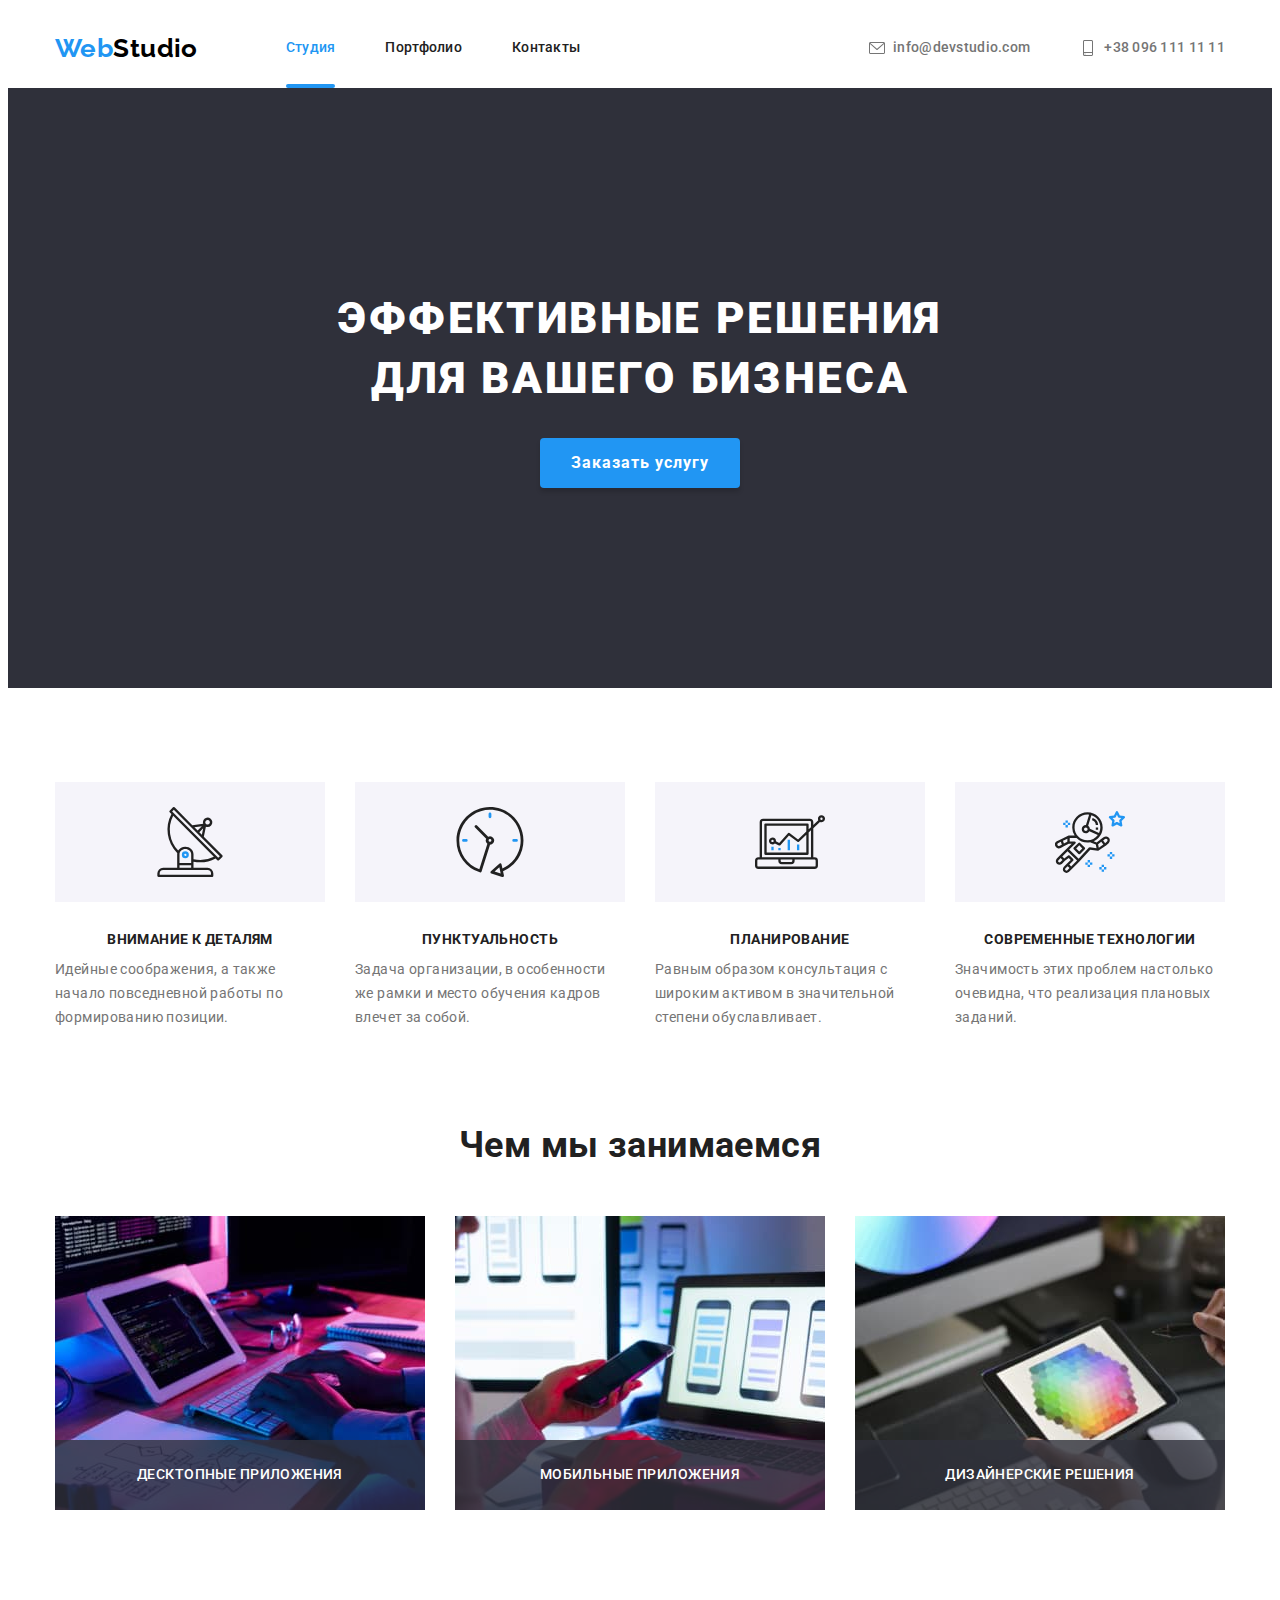
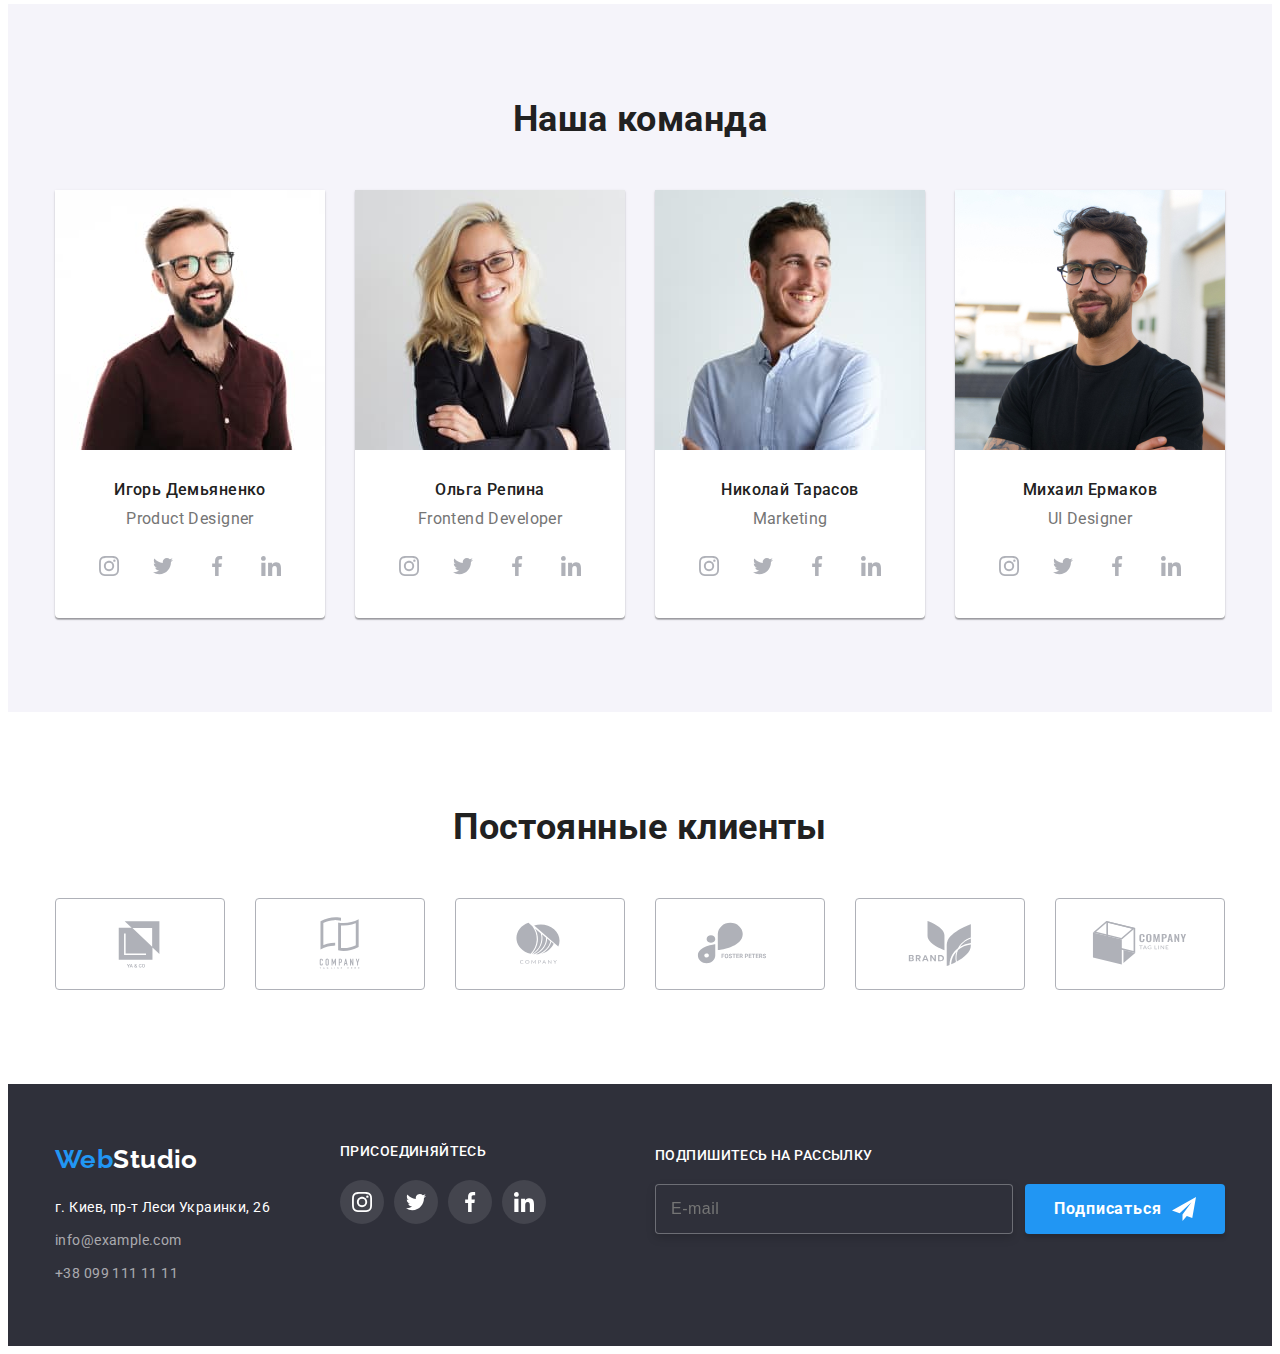
==== commit 98def6b1: "Completes responsive versions of styles" ====
--- a/index.html
+++ b/index.html
@@ -179,15 +179,44 @@
           <h2 class="section-title">Чем мы занимаемся</h2>
           <ul class="works__list">
             <li class="works__item">
-              <img src="./images/box-1.jpg" alt="Десктопные приложения" width="370" />
+              <img
+                srcset="
+                  ./images/works/work-1-370.jpg   370w,
+                  ./images/works/work-1-740.jpg   740w,
+                  ./images/works/work-1-1110.jpg 1110w
+                "
+                sizes="370px"
+                src="./images/works/work-1-370.jpg"
+                alt="Десктопные приложения"
+              />
               <p class="works__text">Десктопные приложения</p>
             </li>
             <li class="works__item">
-              <img src="./images/box-2.jpg" alt="Мобильные приложения" width="370" />
+              <img
+                srcset="
+                  ./images/works/work-2-370.jpg   370w,
+                  ./images/works/work-2-740.jpg   740w,
+                  ./images/works/work-2-1110.jpg 1110w
+                "
+                sizes="370px"
+                src="./images/works/work-2-370.jpg"
+                alt="Мобильные приложения"
+                width="370"
+              />
               <p class="works__text">Мобильные приложения</p>
             </li>
             <li class="works__item">
-              <img src="./images/box-3.jpg" alt="Дизайн" width="370" />
+              <img
+                srcset="
+                  ./images/works/work-3-370.jpg   370w,
+                  ./images/works/work-3-740.jpg   740w,
+                  ./images/works/work-3-1110.jpg 1110w
+                "
+                sizes="370px"
+                src="./images/works/work-3-370.jpg"
+                alt="Дизайн"
+                width="370"
+              />
               <p class="works__text">Дизайнерские решения</p>
             </li>
           </ul>
@@ -199,12 +228,39 @@
           <h2 class="section-title">Наша команда</h2>
           <ul class="team__list">
             <li class="personal-card team-list__item">
-              <img
-                src="./images/img-1.jpg"
-                alt="Фото Игорь Демьяненко"
-                width="270"
-                class="personal-card__img"
-              />
+              <picture>
+                <source
+                  srcset="
+                    ./images/team/img-1-desk-270.jpg 1x,
+                    ./images/team/img-1-desk-540.jpg 2x,
+                    ./images/team/img-1-desk-810.jpg 3x
+                  "
+                  media="(min-width: 1200px)"
+                  type="image/jpg"
+                />
+                <source
+                  srcset="
+                    ./images/team/img-1-tab-354.jpg  1x,
+                    ./images/team/img-1-tab-708.jpg  2x,
+                    ./images/team/img-1-tab-1062.jpg 3x
+                  "
+                  media="(min-width: 768px)"
+                  type="image/jpg"
+                />
+                <source
+                  srcset="
+                    ./images/team/img-1-mob-450.jpg  1x,
+                    ./images/team/img-1-mob-900.jpg  2x,
+                    ./images/team/img-1-mob-1350.jpg 3x
+                  "
+                  type="image/jpg"
+                />
+                <img
+                  src="./images/team/img-1-desk-270.jpg"
+                  alt="Фото Игорь Демьяненко"
+                  class="personal-card__img"
+                />
+              </picture>
               <div class="personal-card__description">
                 <h3 class="personal-card__title">Игорь Демьяненко</h3>
                 <p class="personal-card__position" lang="en">Product Designer</p>
@@ -241,12 +297,39 @@
               </div>
             </li>
             <li class="personal-card team-list__item">
-              <img
-                src="./images/img-2.jpg"
-                alt="Фото Ольга Репина"
-                width="270"
-                class="personal-card__img"
-              />
+              <picture>
+                <source
+                  srcset="
+                    ./images/team/img-2-desk-270.jpg 1x,
+                    ./images/team/img-2-desk-540.jpg 2x,
+                    ./images/team/img-2-desk-810.jpg 3x
+                  "
+                  media="(min-width: 1200px)"
+                  type="image/jpg"
+                />
+                <source
+                  srcset="
+                    ./images/team/img-2-tab-354.jpg  1x,
+                    ./images/team/img-2-tab-708.jpg  2x,
+                    ./images/team/img-2-tab-1062.jpg 3x
+                  "
+                  media="(min-width: 768px)"
+                  type="image/jpg"
+                />
+                <source
+                  srcset="
+                    ./images/team/img-2-mob-450.jpg  1x,
+                    ./images/team/img-2-mob-900.jpg  2x,
+                    ./images/team/img-2-mob-1350.jpg 3x
+                  "
+                  type="image/jpg"
+                />
+                <img
+                  src="./images/team/img-2-desk-270.jpg"
+                  alt="Фото Ольга Репина"
+                  class="personal-card__img"
+                />
+              </picture>
               <div class="personal-card__description">
                 <h3 class="personal-card__title">Ольга Репина</h3>
                 <p class="personal-card__position" lang="en">Frontend Developer</p>
@@ -283,12 +366,39 @@
               </div>
             </li>
             <li class="personal-card team-list__item">
-              <img
-                src="./images/img-3.jpg"
-                alt="Фото Николай Тарасов"
-                width="270"
-                class="personal-card__img"
-              />
+              <picture>
+                <source
+                  srcset="
+                    ./images/team/img-3-desk-270.jpg 1x,
+                    ./images/team/img-3-desk-540.jpg 2x,
+                    ./images/team/img-3-desk-810.jpg 3x
+                  "
+                  media="(min-width: 1200px)"
+                  type="image/jpg"
+                />
+                <source
+                  srcset="
+                    ./images/team/img-3-tab-354.jpg  1x,
+                    ./images/team/img-3-tab-708.jpg  2x,
+                    ./images/team/img-3-tab-1062.jpg 3x
+                  "
+                  media="(min-width: 768px)"
+                  type="image/jpg"
+                />
+                <source
+                  srcset="
+                    ./images/team/img-3-mob-450.jpg  1x,
+                    ./images/team/img-3-mob-900.jpg  2x,
+                    ./images/team/img-3-mob-1350.jpg 3x
+                  "
+                  type="image/jpg"
+                />
+                <img
+                  src="./images/team/img-3-desk-270.jpg"
+                  alt="Фото Николай Тарасов"
+                  class="personal-card__img"
+                />
+              </picture>
               <div class="personal-card__description">
                 <h3 class="personal-card__title">Николай Тарасов</h3>
                 <p class="personal-card__position" lang="en">Marketing</p>
@@ -325,12 +435,39 @@
               </div>
             </li>
             <li class="personal-card team-list__item">
-              <img
-                src="./images/img-4.jpg"
-                alt="Фото Михаил Ермаков"
-                width="270"
-                class="personal-card__img"
-              />
+              <picture>
+                <source
+                  srcset="
+                    ./images/team/img-4-desk-270.jpg 1x,
+                    ./images/team/img-4-desk-540.jpg 2x,
+                    ./images/team/img-4-desk-810.jpg 3x
+                  "
+                  media="(min-width: 1200px)"
+                  type="image/jpg"
+                />
+                <source
+                  srcset="
+                    ./images/team/img-4-tab-354.jpg  1x,
+                    ./images/team/img-4-tab-708.jpg  2x,
+                    ./images/team/img-4-tab-1062.jpg 3x
+                  "
+                  media="(min-width: 768px)"
+                  type="image/jpg"
+                />
+                <source
+                  srcset="
+                    ./images/team/img-4-mob-450.jpg  1x,
+                    ./images/team/img-4-mob-900.jpg  2x,
+                    ./images/team/img-4-mob-1350.jpg 3x
+                  "
+                  type="image/jpg"
+                />
+                <img
+                  src="./images/team/img-4-desk-270.jpg"
+                  alt="Фото Михаил Ермаков"
+                  class="personal-card__img"
+                />
+              </picture>
               <div class="personal-card__description">
                 <h3 class="personal-card__title">Михаил Ермаков</h3>
                 <p class="personal-card__position" lang="en">UI Designer</p>
@@ -549,7 +686,7 @@
             ></textarea>
           </div>
           <div class="form-order__agreement">
-            <label for="agreement">
+            <label for="agreement" class="form-order__label-agreem">
               <input class="form-order__checkbox" type="checkbox" name="agreement" id="agreement" />
               <svg class="form-order__icon-check">
                 <use href="./images/sprite.svg#icon-check"></use></svg
--- a/CSS/main.min.css
+++ b/CSS/main.min.css
@@ -1,2 +1,2 @@
-html{-webkit-box-sizing:border-box;box-sizing:border-box}*,::before,::after{-webkit-box-sizing:inherit;box-sizing:inherit}h1,h2,h3,p{margin:0}img{display:block}ul{list-style-type:none;margin:0;padding:0}a{text-decoration:none;display:inline-block}.visually-hidden{position:absolute;width:1px;height:1px;margin:-1px;border:0;padding:0;white-space:nowrap;-webkit-clip-path:inset(100%);clip-path:inset(100%);clip:rect(0 0 0 0);overflow:hidden}body{font-family:"Roboto",sans-serif;font-size:14px;line-height:1.71;letter-spacing:0.03em;color:#757575;background-color:#fff}body.menu-open{overflow:hidden}.container{max-width:1200px;padding:0 15px;margin:0 auto}@media (min-width: 480px){.container{max-width:480px}}@media (min-width: 768px){.container{max-width:768px}}@media (min-width: 1200px){.container{max-width:1200px}}.section-title{color:#212121;font-weight:700;font-size:28px;line-height:1.18;text-align:center;margin-bottom:30px}@media (min-width: 1200px){.section-title{margin-bottom:50px;font-size:36px;line-height:1.17}}.button{width:200px;height:50px;font-family:"Roboto",sans-serif;font-weight:700;font-size:16px;line-height:1.87;text-align:center;letter-spacing:.06em;cursor:pointer;color:#fff;background-color:#2196f3;-webkit-box-shadow:0px 4px 4px rgba(0,0,0,0.15);box-shadow:0px 4px 4px rgba(0,0,0,0.15);border-radius:4px;border-color:transparent;-webkit-transition:background-color 250ms cubic-bezier(0.4, 0, 0.2, 1),color 250ms cubic-bezier(0.4, 0, 0.2, 1);transition:background-color 250ms cubic-bezier(0.4, 0, 0.2, 1),color 250ms cubic-bezier(0.4, 0, 0.2, 1)}.button:hover,.button:focus{background-color:#188ce8}.socio-list{list-style:none;display:-webkit-box;display:-ms-flexbox;display:flex;-webkit-box-pack:justify;-ms-flex-pack:justify;justify-content:space-between;width:206px;margin:0 auto}.socio-list__link{width:44px;height:44px;border-radius:50%;display:-webkit-inline-box;display:-ms-inline-flexbox;display:inline-flex;-webkit-box-pack:center;-ms-flex-pack:center;justify-content:center;-webkit-box-align:center;-ms-flex-align:center;align-items:center;color:#afb1b8;background-color:transparent;-webkit-transition:background-color 250ms cubic-bezier(0.4, 0, 0.2, 1),color 250ms cubic-bezier(0.4, 0, 0.2, 1);transition:background-color 250ms cubic-bezier(0.4, 0, 0.2, 1),color 250ms cubic-bezier(0.4, 0, 0.2, 1)}.socio-list__link:hover,.socio-list__link:focus{background-color:#2196f3;color:#fff}.socio-list__link--dark-bgd{background-color:rgba(255,255,255,0.1);color:#fff}.socio-list__icon{fill:currentColor}.header--underlined{border-bottom:1px solid #ececec}.header{position:relative}.header__container{display:-webkit-box;display:-ms-flexbox;display:flex;-webkit-box-pack:justify;-ms-flex-pack:justify;justify-content:space-between;-webkit-box-align:center;-ms-flex-align:center;align-items:center}@media (max-width: 767px){.header__container{height:60px}}.navigation__list{display:none}@media (min-width: 768px){.navigation{display:-webkit-box;display:-ms-flexbox;display:flex;-webkit-box-align:center;-ms-flex-align:center;align-items:center}.navigation__list{display:-webkit-box;display:-ms-flexbox;display:flex;margin-left:88px}.navigation__item:not(:last-child){margin-right:50px}.navigation__link{color:#212121;font-weight:500;line-height:1.14;letter-spacing:.02em;padding-top:32px;padding-bottom:32px;-webkit-transition:color 250ms cubic-bezier(0.4, 0, 0.2, 1);transition:color 250ms cubic-bezier(0.4, 0, 0.2, 1)}.navigation__link:hover,.navigation__link:focus{color:#2196f3}.navigation__link--current{color:#2196f3;position:relative}.navigation__link--current::after{position:absolute;left:0;bottom:0;content:'';display:inline-block;width:100%;height:4px;background-color:#2196f3;border-radius:2px}}.contact-list{display:none}@media (min-width: 768px){.contact-list{display:block}.contact-list__item{display:-webkit-box;display:-ms-flexbox;display:flex;-webkit-box-align:center;-ms-flex-align:center;align-items:center}.contact-list__icon{margin-right:8px;fill:currentColor}.contact-list__link{font-weight:500;letter-spacing:0.02em;color:#757575;text-decoration:none;display:-webkit-box;display:-ms-flexbox;display:flex;-webkit-box-align:center;-ms-flex-align:center;align-items:center;padding-top:4px;padding-bottom:4px;-webkit-transition:color 250ms cubic-bezier(0.4, 0, 0.2, 1);transition:color 250ms cubic-bezier(0.4, 0, 0.2, 1)}.contact-list__link:hover,.contact-list__link:focus{color:#2196f3}}@media (min-width: 1200px){.contact-list{display:-webkit-box;display:-ms-flexbox;display:flex;-webkit-box-align:center;-ms-flex-align:center;align-items:center}.contact-list__item:not(:last-child){margin-right:50px}.contact-list__link{padding-top:28px;padding-bottom:28px}}.logo{font-family:Raleway;font-weight:700;font-size:24px;line-height:1.17;color:#2196f3;text-decoration:none}@media (min-width: 1200px){.logo{font-size:26px;line-height:1.19}}.logo__text{color:#000000}.logo__text--light{color:#fff}.button-menu{width:40px;height:40px;display:-webkit-box;display:-ms-flexbox;display:flex;-webkit-box-pack:center;-ms-flex-pack:center;justify-content:center;-webkit-box-align:center;-ms-flex-align:center;align-items:center;background-color:transparent;border:none;fill:#212121}@media (min-width: 768px){.button-menu{display:none}}.button-menu__icon-open{width:24px;height:16px}.button-menu:hover .button-menu__icon-open,.button-menu:focus .button-menu__icon-open{fill:#2196f3}.button-menu__icon-close{display:none;width:20px;height:20px}.button-menu:hover .button-menu__icon-close,.button-menu:focus .button-menu__icon-close{fill:#2196f3}.button-menu.is-open .button-menu__icon-close{display:block}.button-menu.is-open .button-menu__icon-open{display:none}.mobile-menu{position:absolute;top:100%;left:0;width:100%;height:calc(100vh - 60px);display:none;-webkit-box-orient:vertical;-webkit-box-direction:normal;-ms-flex-direction:column;flex-direction:column;width:100%;padding:30px 40px 30px 40px;background-color:#fff;-webkit-box-shadow:0px 4px 8px rgba(0,0,0,0.04),0px 2px 4px rgba(0,0,0,0.08),0px 1px 3px rgba(0,0,0,0.16);box-shadow:0px 4px 8px rgba(0,0,0,0.04),0px 2px 4px rgba(0,0,0,0.08),0px 1px 3px rgba(0,0,0,0.16);overflow-y:scroll}.mobile-menu.is-open{display:-webkit-box;display:-ms-flexbox;display:flex}@media (min-width: 768px){.mobile-menu.is-open{display:none}}.mobile-menu__link{display:block;padding-top:18px;padding-bottom:18px;font-weight:500;font-size:40px;line-height:1.18;letter-spacing:.02em;color:#212121}.mobile-menu__link:hover,.mobile-menu__link:focus,.mobile-menu__link--current{color:#2196f3}.mobile-menu__cont-list{margin-top:auto;margin-bottom:32px}.mobile-menu__tel-link{font-weight:500;font-size:26px;line-height:1.18;letter-spacing:.02em;color:#2196f3;margin-top:16px;margin-bottom:16px}.mobile-menu__mail-link{font-weight:500;font-size:24px;line-height:1.17;letter-spacing:.02em;color:#757575;margin-top:16px;margin-bottom:16px}.mobile-menu__socio-list{display:-webkit-box;display:-ms-flexbox;display:flex;-ms-flex-wrap:wrap;flex-wrap:wrap}.mobile-menu__socio-item{display:-webkit-box;display:-ms-flexbox;display:flex;-webkit-box-align:center;-ms-flex-align:center;align-items:center}.mobile-menu__socio-item:not(:last-child)::after{content:'';display:block;width:1px;height:22px;background-color:rgba(33,33,33,0.2);margin-left:10px;margin-right:10px}.mobile-menu__socio-link{display:block;padding-top:18px;padding-bottom:18px;font-weight:500;font-size:18px;line-height:1.22;letter-spacing:.02em;color:#2196f3}.hero{background-color:#2f303a;text-align:center}.hero__body{margin:0 auto;max-width:480px;height:400px;display:-webkit-box;display:-ms-flexbox;display:flex;-webkit-box-pack:center;-ms-flex-pack:center;justify-content:center;-webkit-box-align:center;-ms-flex-align:center;align-items:center;background-image:-webkit-gradient(linear, left top, right top, from(rgba(47,48,58,0.4)), to(rgba(47,48,58,0.4))),url(../../images/hero/hero-bg-mob.jpg);background-image:linear-gradient(to right, rgba(47,48,58,0.4), rgba(47,48,58,0.4)),url(../../images/hero/hero-bg-mob.jpg);background-repeat:no-repeat;background-size:480px 400px;background-position:center}@media (min-device-pixel-ratio: 2), (-webkit-min-device-pixel-ratio: 2), (min-resolution: 192dpi), (min-resolution: 2dppx){.hero__body{background-image:-webkit-gradient(linear, left top, right top, from(rgba(47,48,58,0.4)), to(rgba(47,48,58,0.4))),url(../../images/hero/hero-bg-mob@2x.jpg);background-image:linear-gradient(to right, rgba(47,48,58,0.4), rgba(47,48,58,0.4)),url(../../images/hero/hero-bg-mob@2x.jpg)}}@media (min-device-pixel-ratio: 3), (-webkit-min-device-pixel-ratio: 3), (min-resolution: 288dpi), (min-resolution: 3dppx){.hero__body{background-image:-webkit-gradient(linear, left top, right top, from(rgba(47,48,58,0.4)), to(rgba(47,48,58,0.4))),url(../../images/hero/hero-bg-mob@3x.jpg);background-image:linear-gradient(to right, rgba(47,48,58,0.4), rgba(47,48,58,0.4)),url(../../images/hero/hero-bg-mob@3x.jpg)}}@media (min-width: 768px){.hero__body{max-width:768px;background-image:-webkit-gradient(linear, left top, right top, from(rgba(47,48,58,0.4)), to(rgba(47,48,58,0.4))),url(../../images/hero/hero-bg-tab.jpg);background-image:linear-gradient(to right, rgba(47,48,58,0.4), rgba(47,48,58,0.4)),url(../../images/hero/hero-bg-tab.jpg);background-size:768px 400px}}@media (min-width: 768px) and (min-device-pixel-ratio: 2), (min-width: 768px) and (-webkit-min-device-pixel-ratio: 2), (min-width: 768px) and (min-resolution: 192dpi), (min-width: 768px) and (min-resolution: 2dppx){.hero__body{background-image:-webkit-gradient(linear, left top, right top, from(rgba(47,48,58,0.4)), to(rgba(47,48,58,0.4))),url(../../images/hero/hero-bg-tab@2x.jpg);background-image:linear-gradient(to right, rgba(47,48,58,0.4), rgba(47,48,58,0.4)),url(../../images/hero/hero-bg-tab@2x.jpg)}}@media (min-width: 768px) and (min-device-pixel-ratio: 3), (min-width: 768px) and (-webkit-min-device-pixel-ratio: 3), (min-width: 768px) and (min-resolution: 288dpi), (min-width: 768px) and (min-resolution: 3dppx){.hero__body{background-image:-webkit-gradient(linear, left top, right top, from(rgba(47,48,58,0.4)), to(rgba(47,48,58,0.4))),url(../../images/hero/hero-bg-tab@3x.jpg);background-image:linear-gradient(to right, rgba(47,48,58,0.4), rgba(47,48,58,0.4)),url(../../images/hero/hero-bg-tab@3x.jpg)}}@media (min-width: 1200px){.hero__body{max-width:1600px;height:600px;background-image:-webkit-gradient(linear, left top, right top, from(rgba(47,48,58,0.4)), to(rgba(47,48,58,0.4))),url(../../images/hero/hero-bg-desk.jpg);background-image:linear-gradient(to right, rgba(47,48,58,0.4), rgba(47,48,58,0.4)),url(../../images/hero/hero-bg-desk.jpg);background-size:1600px 600px}}@media (min-width: 1200px) and (min-device-pixel-ratio: 2), (min-width: 1200px) and (-webkit-min-device-pixel-ratio: 2), (min-width: 1200px) and (min-resolution: 192dpi), (min-width: 1200px) and (min-resolution: 2dppx){.hero__body{background-image:-webkit-gradient(linear, left top, right top, from(rgba(47,48,58,0.4)), to(rgba(47,48,58,0.4))),url(../../images/hero/hero-bg-desk@2x.jpg);background-image:linear-gradient(to right, rgba(47,48,58,0.4), rgba(47,48,58,0.4)),url(../../images/hero/hero-bg-desk@2x.jpg)}}@media (min-width: 1200px) and (min-device-pixel-ratio: 3), (min-width: 1200px) and (-webkit-min-device-pixel-ratio: 3), (min-width: 1200px) and (min-resolution: 288dpi), (min-width: 1200px) and (min-resolution: 3dppx){.hero__body{background-image:-webkit-gradient(linear, left top, right top, from(rgba(47,48,58,0.4)), to(rgba(47,48,58,0.4))),url(../../images/hero/hero-bg-desk@3x.jpg);background-image:linear-gradient(to right, rgba(47,48,58,0.4), rgba(47,48,58,0.4)),url(../../images/hero/hero-bg-desk@3x.jpg)}}.hero__title{text-align:center;font-weight:900;font-size:26px;line-height:1.75;letter-spacing:.06em;text-transform:uppercase;color:#fff;width:360px;margin-bottom:30px}@media (min-width: 768px){.hero__title{width:360px}}@media (min-width: 1200px){.hero__title{width:696px;font-size:44px;line-height:60px}}.features{padding-top:60px;padding-bottom:60px}@media (min-width: 1200px){.features{padding-top:94px;padding-bottom:94px}}.features__list{margin:-15px}@media (min-width: 769px){.features__list{display:-webkit-box;display:-ms-flexbox;display:flex;-ms-flex-wrap:wrap;flex-wrap:wrap}}.features__item{margin:15px}@media (min-width: 768px){.features__item{-ms-flex-preferred-size:calc((100% - 60px) / 2);flex-basis:calc((100% - 60px) / 2);margin:15px}}@media (min-width: 1200px){.features__item{-ms-flex-preferred-size:calc((100% - 30px * 4) / 4);flex-basis:calc((100% - 30px * 4) / 4)}}.features__icon{background-color:#f5f4fa;width:100%;height:120px;display:-webkit-box;display:-ms-flexbox;display:flex;-webkit-box-pack:center;-ms-flex-pack:center;justify-content:center;-webkit-box-align:center;-ms-flex-align:center;align-items:center}.features__sub-title{color:#212121;font-weight:700;font-size:14px;line-height:1.14;letter-spacing:.03em;text-transform:uppercase;text-align:center;margin-top:30px;margin-bottom:10px}.works{padding-top:0px;padding-bottom:94px}@media (max-width: 1199px){.works{display:none}}.works__list{display:-webkit-box;display:-ms-flexbox;display:flex;-webkit-box-pack:justify;-ms-flex-pack:justify;justify-content:space-between}.works__item{position:relative}.works__text{position:absolute;bottom:0;display:-webkit-box;display:-ms-flexbox;display:flex;-webkit-box-pack:center;-ms-flex-pack:center;justify-content:center;-webkit-box-align:center;-ms-flex-align:center;align-items:center;width:100%;height:70px;font-weight:500;font-size:14px;line-height:1.14;text-transform:uppercase;color:#fff;background:rgba(48,49,59,0.8)}.team{background-color:#f5f4fa;padding-top:60px;padding-bottom:60px}@media (min-width: 1200px){.team{padding-top:94px;padding-bottom:94px}}.team__list{margin-bottom:-30px}@media (min-width: 768px){.team__list{display:-webkit-box;display:-ms-flexbox;display:flex;-ms-flex-wrap:wrap;flex-wrap:wrap;margin:-15px}}.team-list__item{margin-bottom:30px}@media (min-width: 768px){.team-list__item{-ms-flex-preferred-size:calc((100% - 60px) / 2);flex-basis:calc((100% - 60px) / 2);margin:15px}}@media (min-width: 1200px){.team-list__item{-ms-flex-preferred-size:calc((100% - 120px) / 4);flex-basis:calc((100% - 120px) / 4)}}.personal-card{background-color:#fff;-webkit-box-shadow:0px 1px 3px rgba(0,0,0,0.12),0px 1px 1px rgba(0,0,0,0.14),0px 2px 1px rgba(0,0,0,0.2);box-shadow:0px 1px 3px rgba(0,0,0,0.12),0px 1px 1px rgba(0,0,0,0.14),0px 2px 1px rgba(0,0,0,0.2);border-radius:0px 0px 4px 4px}.personal-card__img{width:100%}.personal-card__description{padding:30px 0}.personal-card__title{color:#212121;font-weight:500;font-size:16px;line-height:1.19;text-align:center;margin-bottom:10px}.personal-card__position{font-size:16px;line-height:1.19;text-align:center;margin-bottom:16px}.clients{padding:60px 0}@media (min-width: 1200px){.clients{padding:94px 0}}.clients__list{display:-webkit-box;display:-ms-flexbox;display:flex;-ms-flex-wrap:wrap;flex-wrap:wrap;-webkit-box-pack:justify;-ms-flex-pack:justify;justify-content:space-between;margin:-15px}.clients__item{-ms-flex-preferred-size:calc((100% - 60px) / 2);flex-basis:calc((100% - 60px) / 2);margin:15px}@media (min-width: 768px){.clients__item{-ms-flex-preferred-size:calc((100% - 90px) / 3);flex-basis:calc((100% - 90px) / 3)}}@media (min-width: 1200px){.clients__item{-ms-flex-preferred-size:calc((100% - 180px) / 6);flex-basis:calc((100% - 180px) / 6)}}.clients__link{display:-webkit-box;display:-ms-flexbox;display:flex;-webkit-box-pack:center;-ms-flex-pack:center;justify-content:center;-webkit-box-align:center;-ms-flex-align:center;align-items:center;height:92px;border:1px solid #afb1b8;border-radius:4px;color:#afb1b8;-webkit-transition:border-color 250ms cubic-bezier(0.4, 0, 0.2, 1);transition:border-color 250ms cubic-bezier(0.4, 0, 0.2, 1);-webkit-transition:color 250ms cubic-bezier(0.4, 0, 0.2, 1);transition:color 250ms cubic-bezier(0.4, 0, 0.2, 1)}.clients__link:hover,.clients__link:focus{border-color:#2196f3;color:#2196f3}.clients__icon{fill:currentColor}.footer{color:#fff;background-color:#2f303a;padding-top:60px;padding-bottom:60px}.footer__text{font-weight:500;font-size:14;line-height:1.14;text-transform:uppercase;margin-bottom:20px}.footer__address{text-align:center}.footer__join-us{text-align:center}.footer__form-sign-up{text-align:center}@media (min-width: 768px){.footer__form-sign-up{margin-left:auto}.footer__box{display:-webkit-box;display:-ms-flexbox;display:flex;-ms-flex-pack:distribute;justify-content:space-around}}@media (min-width: 1200px){.footer__container{display:-webkit-box;display:-ms-flexbox;display:flex}.footer__join-us{margin-left:70px;text-align:left}.footer__address{text-align:left}.footer__form-sign-up{text-align:left}}@media (max-width: 767px){.footer__join-us{margin-top:60px;margin-bottom:60px}}@media (min-width: 768px) and (max-width: 1199px){.footer__box{margin-bottom:60px}}.address{margin-top:20px}.address__link{display:block;color:rgba(255,255,255,0.6);font-style:normal;text-decoration:none;margin-bottom:9px;-webkit-transition:color 250ms cubic-bezier(0.4, 0, 0.2, 1);transition:color 250ms cubic-bezier(0.4, 0, 0.2, 1)}.address__link--light{color:#fff}.address__link:last-child{margin-bottom:0}.address__link:hover,.address__link:focus{color:#2196f3}.form-sign-up__label{display:inline-block;margin-bottom:20px;font-weight:500;font-size:14px;line-height:1.14;text-transform:uppercase}.form-sign-up__wrap{text-align:center}@media (min-width: 768px){.form-sign-up__wrap{display:-webkit-box;display:-ms-flexbox;display:flex;-webkit-box-orient:vertical;-webkit-box-direction:normal;-ms-flex-direction:column;flex-direction:column;-webkit-box-align:center;-ms-flex-align:center;align-items:center}}@media (min-width: 1200px){.form-sign-up__wrap{-webkit-box-orient:horizontal;-webkit-box-direction:normal;-ms-flex-direction:row;flex-direction:row}}.form-sign-up__input{width:100%;height:50px;padding:15px;border:1px solid rgba(255,255,255,0.3);border-radius:4px;background-color:#2f303a;font-weight:400;font-size:16px;line-height:1.25;letter-spacing:.03em;color:rgba(255,255,255,0.6);-webkit-filter:drop-shadow(0px 4px 4px rgba(0,0,0,0.15));filter:drop-shadow(0px 4px 4px rgba(0,0,0,0.15));margin-bottom:20px}@media (min-width: 768px){.form-sign-up__input{width:450px}}@media (min-width: 1200px){.form-sign-up__input{width:358px;margin-bottom:0}}.form-sign-up__button{margin-left:12px;display:-webkit-inline-box;display:-ms-inline-flexbox;display:inline-flex;-webkit-box-align:center;-ms-flex-align:center;align-items:center;-webkit-box-pack:center;-ms-flex-pack:center;justify-content:center}.form-sign-up__icon{margin-left:10px}.backdrop{position:fixed;top:0;left:0;display:-webkit-box;display:-ms-flexbox;display:flex;-webkit-box-pack:center;-ms-flex-pack:center;justify-content:center;-webkit-box-align:center;-ms-flex-align:center;align-items:center;width:100%;height:100%;visibility:1;opacity:1;background-color:rgba(0,0,0,0.1);-webkit-transition:opacity 500ms cubic-bezier(0.4, 0, 0.2, 1);transition:opacity 500ms cubic-bezier(0.4, 0, 0.2, 1)}.is-hidden{visibility:0;opacity:0;pointer-events:none}.modal{position:absolute;width:528px;height:581px;padding:40px;-webkit-transform:scale(1) rotate(0deg);transform:scale(1) rotate(0deg);-webkit-transition:-webkit-transform 500ms cubic-bezier(0.4, 0, 0.2, 1);transition:-webkit-transform 500ms cubic-bezier(0.4, 0, 0.2, 1);transition:transform 500ms cubic-bezier(0.4, 0, 0.2, 1);transition:transform 500ms cubic-bezier(0.4, 0, 0.2, 1), -webkit-transform 500ms cubic-bezier(0.4, 0, 0.2, 1);background-color:#fff;-webkit-box-shadow:0px 1px 3px rgba(0,0,0,0.12),0px 1px 1px rgba(0,0,0,0.14),0px 2px 1px rgba(0,0,0,0.2);box-shadow:0px 1px 3px rgba(0,0,0,0.12),0px 1px 1px rgba(0,0,0,0.14),0px 2px 1px rgba(0,0,0,0.2);border-radius:4px}.backdrop.is-hidden .modal{-webkit-transform:scale(0) rotate(90deg);transform:scale(0) rotate(90deg)}.modal__title{margin-bottom:12px;font-weight:700;font-size:20px;line-height:1.15;text-align:center;color:#212121}.close-btn{position:absolute;top:8px;right:8px;display:-webkit-box;display:-ms-flexbox;display:flex;-webkit-box-pack:center;-ms-flex-pack:center;justify-content:center;-webkit-box-align:center;-ms-flex-align:center;align-items:center;width:30px;height:30px;border-radius:50%;border:1px solid rgba(0,0,0,0.1);background-color:#fff;cursor:pointer;-webkit-transition:background-color 250ms cubic-bezier(0.4, 0, 0.2, 1),fill 250ms cubic-bezier(0.4, 0, 0.2, 1);transition:background-color 250ms cubic-bezier(0.4, 0, 0.2, 1),fill 250ms cubic-bezier(0.4, 0, 0.2, 1)}.close-btn:hover,.close-btn:focus{fill:#2196f3}.form-order__field{padding:0;position:relative;margin-bottom:4px}.form-order__label{padding:0;font-weight:400;font-size:12px;line-height:1.17;letter-spacing:.01em;margin-bottom:4px}.form-order__input{width:100%;height:40px;display:block;padding:11px 11px 11px 41px;background-color:inherit;border:1px solid rgba(33,33,33,0.2);-webkit-box-sizing:border-box;box-sizing:border-box;border-radius:4px;font-size:16px;outline:none;-webkit-transition:border 250ms cubic-bezier(0.4, 0, 0.2, 1);transition:border 250ms cubic-bezier(0.4, 0, 0.2, 1)}.form-order__input:focus{border:1px solid #2196f3}.form-order__input--area{height:120px;padding:12px 16px;resize:none}.form-order__input--area::-webkit-input-placeholder{font-size:12px;line-height:1.17;letter-spacing:.01em;color:rgba(117,117,117,0.5)}.form-order__input--area:-ms-input-placeholder{font-size:12px;line-height:1.17;letter-spacing:.01em;color:rgba(117,117,117,0.5)}.form-order__input--area::-ms-input-placeholder{font-size:12px;line-height:1.17;letter-spacing:.01em;color:rgba(117,117,117,0.5)}.form-order__input--area::placeholder{font-size:12px;line-height:1.17;letter-spacing:.01em;color:rgba(117,117,117,0.5)}.form-order__icon{position:absolute;bottom:11px;left:12px;width:18px;height:18px;-webkit-transition:fill 250ms cubic-bezier(0.4, 0, 0.2, 1);transition:fill 250ms cubic-bezier(0.4, 0, 0.2, 1)}.form-order__input:focus+.form-order__icon{fill:#2196f3}.form-order__agreement{margin:20px 12px 30px}.form-order__checkbox{-webkit-appearance:none;-moz-appearance:none;appearance:none;position:absolute}.form-order__icon-check{display:inline-block;margin-right:6px;width:16px;height:15px;border:2px solid #212121;border-radius:4px;-webkit-transition:background-color 250ms cubic-bezier(0.4, 0, 0.2, 1),border 250ms cubic-bezier(0.4, 0, 0.2, 1);transition:background-color 250ms cubic-bezier(0.4, 0, 0.2, 1),border 250ms cubic-bezier(0.4, 0, 0.2, 1)}.form-order__checkbox:checked+.form-order__icon-check{border:2px solid #2196f3;background-color:#2196f3}.form-order__checkbox:focus+.form-order__icon-check{-webkit-box-shadow:0 0 0 1px #2196f3;box-shadow:0 0 0 1px #2196f3}.form-order__link{color:#2196f3}.form-order__button{display:block;margin:0 auto}.portfolio{padding-top:94px;padding-bottom:94px}.portfolio__card-set{margin-top:50px}.button-list{display:-webkit-box;display:-ms-flexbox;display:flex;-webkit-box-pack:center;-ms-flex-pack:center;justify-content:center;-webkit-box-align:center;-ms-flex-align:center;align-items:center}.button-list__item:not(:last-child){margin-right:8px}.regular-button{padding:6px 22px;font-family:"Roboto",sans-serif;font-weight:500;font-size:16px;line-height:1.62;text-align:center;letter-spacing:.03em;cursor:pointer;color:#212121;background-color:#f5f4fa;border-color:transparent;border-radius:4px;-webkit-transition:background-color 250ms cubic-bezier(0.4, 0, 0.2, 1),color 250ms cubic-bezier(0.4, 0, 0.2, 1),-webkit-box-shadow 250ms cubic-bezier(0.4, 0, 0.2, 1);transition:background-color 250ms cubic-bezier(0.4, 0, 0.2, 1),color 250ms cubic-bezier(0.4, 0, 0.2, 1),-webkit-box-shadow 250ms cubic-bezier(0.4, 0, 0.2, 1);transition:background-color 250ms cubic-bezier(0.4, 0, 0.2, 1),color 250ms cubic-bezier(0.4, 0, 0.2, 1),box-shadow 250ms cubic-bezier(0.4, 0, 0.2, 1);transition:background-color 250ms cubic-bezier(0.4, 0, 0.2, 1),color 250ms cubic-bezier(0.4, 0, 0.2, 1),box-shadow 250ms cubic-bezier(0.4, 0, 0.2, 1),-webkit-box-shadow 250ms cubic-bezier(0.4, 0, 0.2, 1)}.regular-button--main{color:#fff;background-color:#2196f3;-webkit-box-shadow:0px 3px 1px rgba(0,0,0,0.1),0px 1px 2px rgba(0,0,0,0.08),0px 2px 2px rgba(0,0,0,0.12);box-shadow:0px 3px 1px rgba(0,0,0,0.1),0px 1px 2px rgba(0,0,0,0.08),0px 2px 2px rgba(0,0,0,0.12)}.regular-button:hover,.regular-button:focus{color:#fff;background-color:#2196f3;-webkit-box-shadow:0px 3px 1px rgba(0,0,0,0.1),0px 1px 2px rgba(0,0,0,0.08),0px 2px 2px rgba(0,0,0,0.12);box-shadow:0px 3px 1px rgba(0,0,0,0.1),0px 1px 2px rgba(0,0,0,0.08),0px 2px 2px rgba(0,0,0,0.12)}.card-set{display:-webkit-box;display:-ms-flexbox;display:flex;-ms-flex-wrap:wrap;flex-wrap:wrap}.card-set__item{margin-right:30px;margin-bottom:30px;width:370px}.card-set__item:nth-child(3n){margin-right:0}.card-set__item:nth-last-child(-n+3){margin-bottom:0}.card{-webkit-transition:-webkit-box-shadow 250ms cubic-bezier(0.4, 0, 0.2, 1);transition:-webkit-box-shadow 250ms cubic-bezier(0.4, 0, 0.2, 1);transition:box-shadow 250ms cubic-bezier(0.4, 0, 0.2, 1);transition:box-shadow 250ms cubic-bezier(0.4, 0, 0.2, 1), -webkit-box-shadow 250ms cubic-bezier(0.4, 0, 0.2, 1)}.card:hover,.card:focus{-webkit-box-shadow:0px 1px 1px rgba(0,0,0,0.12),0px 4px 4px rgba(0,0,0,0.06),1px 4px 6px rgba(0,0,0,0.16);box-shadow:0px 1px 1px rgba(0,0,0,0.12),0px 4px 4px rgba(0,0,0,0.06),1px 4px 6px rgba(0,0,0,0.16)}.card__vision{position:relative;overflow:hidden}.card__overlay{position:absolute;top:0;left:0;-webkit-transform:translateY(101%);transform:translateY(101%);-webkit-transition:-webkit-transform 250ms cubic-bezier(0.4, 0, 0.2, 1);transition:-webkit-transform 250ms cubic-bezier(0.4, 0, 0.2, 1);transition:transform 250ms cubic-bezier(0.4, 0, 0.2, 1);transition:transform 250ms cubic-bezier(0.4, 0, 0.2, 1), -webkit-transform 250ms cubic-bezier(0.4, 0, 0.2, 1);display:-webkit-box;display:-ms-flexbox;display:flex;-webkit-box-align:center;-ms-flex-align:center;align-items:center;width:100%;height:100%;padding:24px;font-size:18px;line-height:1.56;color:#fff;background-color:rgba(33,150,243,0.9);overflow:hidden}.card:hover .card__overlay,.card:focus .card__overlay{-webkit-transform:translateY(0);transform:translateY(0)}.card__description{padding:20px 24px 20px 24px;border:1px solid #eeeeee}.card__name{color:#212121;font-weight:700;font-size:18px;line-height:2;letter-spacing:.06em;margin-bottom:4px}.card__text{color:#757575;font-size:16px;line-height:1.87;letter-spacing:.03em}
+html{-webkit-box-sizing:border-box;box-sizing:border-box}*,::before,::after{-webkit-box-sizing:inherit;box-sizing:inherit}h1,h2,h3,p{margin:0}img{display:block}ul{list-style-type:none;margin:0;padding:0}a{text-decoration:none;display:inline-block}.visually-hidden{position:absolute;width:1px;height:1px;margin:-1px;border:0;padding:0;white-space:nowrap;-webkit-clip-path:inset(100%);clip-path:inset(100%);clip:rect(0 0 0 0);overflow:hidden}body{font-family:"Roboto",sans-serif;font-size:14px;line-height:1.71;letter-spacing:0.03em;color:#757575;background-color:#fff}body.menu-open{overflow:hidden}.container{max-width:1200px;padding:0 15px;margin:0 auto}@media (min-width: 480px){.container{max-width:480px}}@media (min-width: 768px){.container{max-width:768px}}@media (min-width: 1200px){.container{max-width:1200px}}.section-title{color:#212121;font-weight:700;font-size:28px;line-height:1.18;text-align:center;margin-bottom:30px}@media (min-width: 1200px){.section-title{margin-bottom:50px;font-size:36px;line-height:1.17}}.button{width:200px;height:50px;font-family:"Roboto",sans-serif;font-weight:700;font-size:16px;line-height:1.87;text-align:center;letter-spacing:.06em;cursor:pointer;color:#fff;background-color:#2196f3;-webkit-box-shadow:0px 4px 4px rgba(0,0,0,0.15);box-shadow:0px 4px 4px rgba(0,0,0,0.15);border-radius:4px;border-color:transparent;-webkit-transition:background-color 250ms cubic-bezier(0.4, 0, 0.2, 1),color 250ms cubic-bezier(0.4, 0, 0.2, 1);transition:background-color 250ms cubic-bezier(0.4, 0, 0.2, 1),color 250ms cubic-bezier(0.4, 0, 0.2, 1)}.button:hover,.button:focus{background-color:#188ce8}.socio-list{list-style:none;display:-webkit-box;display:-ms-flexbox;display:flex;-webkit-box-pack:justify;-ms-flex-pack:justify;justify-content:space-between;width:206px;margin:0 auto}.socio-list__link{width:44px;height:44px;border-radius:50%;display:-webkit-inline-box;display:-ms-inline-flexbox;display:inline-flex;-webkit-box-pack:center;-ms-flex-pack:center;justify-content:center;-webkit-box-align:center;-ms-flex-align:center;align-items:center;color:#afb1b8;background-color:transparent;-webkit-transition:background-color 250ms cubic-bezier(0.4, 0, 0.2, 1),color 250ms cubic-bezier(0.4, 0, 0.2, 1);transition:background-color 250ms cubic-bezier(0.4, 0, 0.2, 1),color 250ms cubic-bezier(0.4, 0, 0.2, 1)}.socio-list__link:hover,.socio-list__link:focus{background-color:#2196f3;color:#fff}.socio-list__link--dark-bgd{background-color:rgba(255,255,255,0.1);color:#fff}.socio-list__icon{fill:currentColor}.header--underlined{border-bottom:1px solid #ececec}.header{position:relative}.header__container{display:-webkit-box;display:-ms-flexbox;display:flex;-webkit-box-pack:justify;-ms-flex-pack:justify;justify-content:space-between;-webkit-box-align:center;-ms-flex-align:center;align-items:center}@media (max-width: 767px){.header__container{height:60px}}.navigation__list{display:none}@media (min-width: 768px){.navigation{display:-webkit-box;display:-ms-flexbox;display:flex;-webkit-box-align:center;-ms-flex-align:center;align-items:center}.navigation__list{display:-webkit-box;display:-ms-flexbox;display:flex;margin-left:88px}.navigation__item:not(:last-child){margin-right:50px}.navigation__link{color:#212121;font-weight:500;line-height:1.14;letter-spacing:.02em;padding-top:32px;padding-bottom:32px;-webkit-transition:color 250ms cubic-bezier(0.4, 0, 0.2, 1);transition:color 250ms cubic-bezier(0.4, 0, 0.2, 1)}.navigation__link:hover,.navigation__link:focus{color:#2196f3}.navigation__link--current{color:#2196f3;position:relative}.navigation__link--current::after{position:absolute;left:0;bottom:0;content:'';display:inline-block;width:100%;height:4px;background-color:#2196f3;border-radius:2px}}.contact-list{display:none}@media (min-width: 768px){.contact-list{display:block}.contact-list__item{display:-webkit-box;display:-ms-flexbox;display:flex;-webkit-box-align:center;-ms-flex-align:center;align-items:center}.contact-list__icon{margin-right:8px;fill:currentColor}.contact-list__link{font-weight:500;letter-spacing:0.02em;color:#757575;text-decoration:none;display:-webkit-box;display:-ms-flexbox;display:flex;-webkit-box-align:center;-ms-flex-align:center;align-items:center;padding-top:4px;padding-bottom:4px;-webkit-transition:color 250ms cubic-bezier(0.4, 0, 0.2, 1);transition:color 250ms cubic-bezier(0.4, 0, 0.2, 1)}.contact-list__link:hover,.contact-list__link:focus{color:#2196f3}}@media (min-width: 1200px){.contact-list{display:-webkit-box;display:-ms-flexbox;display:flex;-webkit-box-align:center;-ms-flex-align:center;align-items:center}.contact-list__item:not(:last-child){margin-right:50px}.contact-list__link{padding-top:28px;padding-bottom:28px}}.logo{font-family:Raleway;font-weight:700;font-size:24px;line-height:1.17;color:#2196f3;text-decoration:none}@media (min-width: 1200px){.logo{font-size:26px;line-height:1.19}}.logo__text{color:#000000}.logo__text--light{color:#fff}.button-menu{width:40px;height:40px;display:-webkit-box;display:-ms-flexbox;display:flex;-webkit-box-pack:center;-ms-flex-pack:center;justify-content:center;-webkit-box-align:center;-ms-flex-align:center;align-items:center;background-color:transparent;border:none;fill:#212121}@media (min-width: 768px){.button-menu{display:none}}.button-menu__icon-open{width:24px;height:16px}.button-menu:hover .button-menu__icon-open,.button-menu:focus .button-menu__icon-open{fill:#2196f3}.button-menu__icon-close{display:none;width:20px;height:20px}.button-menu:hover .button-menu__icon-close,.button-menu:focus .button-menu__icon-close{fill:#2196f3}.button-menu.is-open .button-menu__icon-close{display:block}.button-menu.is-open .button-menu__icon-open{display:none}.mobile-menu{position:absolute;z-index:2;top:100%;left:0;width:100%;height:calc(100vh - 60px);display:none;-webkit-box-orient:vertical;-webkit-box-direction:normal;-ms-flex-direction:column;flex-direction:column;width:100%;padding:30px 40px 30px 40px;background-color:#fff;-webkit-box-shadow:0px 4px 8px rgba(0,0,0,0.04),0px 2px 4px rgba(0,0,0,0.08),0px 1px 3px rgba(0,0,0,0.16);box-shadow:0px 4px 8px rgba(0,0,0,0.04),0px 2px 4px rgba(0,0,0,0.08),0px 1px 3px rgba(0,0,0,0.16);overflow-y:scroll}.mobile-menu.is-open{display:-webkit-box;display:-ms-flexbox;display:flex}@media (min-width: 768px){.mobile-menu.is-open{display:none}}.mobile-menu__link{display:block;padding-top:18px;padding-bottom:18px;font-weight:500;font-size:40px;line-height:1.18;letter-spacing:.02em;color:#212121}.mobile-menu__link:hover,.mobile-menu__link:focus,.mobile-menu__link--current{color:#2196f3}.mobile-menu__cont-list{margin-top:auto;margin-bottom:32px}.mobile-menu__tel-link{font-weight:500;font-size:26px;line-height:1.18;letter-spacing:.02em;color:#2196f3;margin-top:16px;margin-bottom:16px}.mobile-menu__mail-link{font-weight:500;font-size:24px;line-height:1.17;letter-spacing:.02em;color:#757575;margin-top:16px;margin-bottom:16px}.mobile-menu__socio-list{display:-webkit-box;display:-ms-flexbox;display:flex;-ms-flex-wrap:wrap;flex-wrap:wrap}.mobile-menu__socio-item{display:-webkit-box;display:-ms-flexbox;display:flex;-webkit-box-align:center;-ms-flex-align:center;align-items:center}.mobile-menu__socio-item:not(:last-child)::after{content:'';display:block;width:1px;height:22px;background-color:rgba(33,33,33,0.2);margin-left:10px;margin-right:10px}.mobile-menu__socio-link{display:block;padding-top:18px;padding-bottom:18px;font-weight:500;font-size:18px;line-height:1.22;letter-spacing:.02em;color:#2196f3}.hero{background-color:#2f303a;text-align:center}.hero__body{margin:0 auto;max-width:480px;height:400px;display:-webkit-box;display:-ms-flexbox;display:flex;-webkit-box-pack:center;-ms-flex-pack:center;justify-content:center;-webkit-box-align:center;-ms-flex-align:center;align-items:center;background-image:-webkit-gradient(linear, left top, right top, from(rgba(47,48,58,0.4)), to(rgba(47,48,58,0.4))),url(../../images/hero/hero-bg-mob.jpg);background-image:linear-gradient(to right, rgba(47,48,58,0.4), rgba(47,48,58,0.4)),url(../../images/hero/hero-bg-mob.jpg);background-repeat:no-repeat;background-size:480px 400px;background-position:center}@media (min-device-pixel-ratio: 2), (-webkit-min-device-pixel-ratio: 2), (min-resolution: 192dpi), (min-resolution: 2dppx){.hero__body{background-image:-webkit-gradient(linear, left top, right top, from(rgba(47,48,58,0.4)), to(rgba(47,48,58,0.4))),url(../../images/hero/hero-bg-mob@2x.jpg);background-image:linear-gradient(to right, rgba(47,48,58,0.4), rgba(47,48,58,0.4)),url(../../images/hero/hero-bg-mob@2x.jpg)}}@media (min-device-pixel-ratio: 3), (-webkit-min-device-pixel-ratio: 3), (min-resolution: 288dpi), (min-resolution: 3dppx){.hero__body{background-image:-webkit-gradient(linear, left top, right top, from(rgba(47,48,58,0.4)), to(rgba(47,48,58,0.4))),url(../../images/hero/hero-bg-mob@3x.jpg);background-image:linear-gradient(to right, rgba(47,48,58,0.4), rgba(47,48,58,0.4)),url(../../images/hero/hero-bg-mob@3x.jpg)}}@media (min-width: 768px){.hero__body{max-width:768px;background-image:-webkit-gradient(linear, left top, right top, from(rgba(47,48,58,0.4)), to(rgba(47,48,58,0.4))),url(../../images/hero/hero-bg-tab.jpg);background-image:linear-gradient(to right, rgba(47,48,58,0.4), rgba(47,48,58,0.4)),url(../../images/hero/hero-bg-tab.jpg);background-size:768px 400px}}@media (min-width: 768px) and (min-device-pixel-ratio: 2), (min-width: 768px) and (-webkit-min-device-pixel-ratio: 2), (min-width: 768px) and (min-resolution: 192dpi), (min-width: 768px) and (min-resolution: 2dppx){.hero__body{background-image:-webkit-gradient(linear, left top, right top, from(rgba(47,48,58,0.4)), to(rgba(47,48,58,0.4))),url(../../images/hero/hero-bg-tab@2x.jpg);background-image:linear-gradient(to right, rgba(47,48,58,0.4), rgba(47,48,58,0.4)),url(../../images/hero/hero-bg-tab@2x.jpg)}}@media (min-width: 768px) and (min-device-pixel-ratio: 3), (min-width: 768px) and (-webkit-min-device-pixel-ratio: 3), (min-width: 768px) and (min-resolution: 288dpi), (min-width: 768px) and (min-resolution: 3dppx){.hero__body{background-image:-webkit-gradient(linear, left top, right top, from(rgba(47,48,58,0.4)), to(rgba(47,48,58,0.4))),url(../../images/hero/hero-bg-tab@3x.jpg);background-image:linear-gradient(to right, rgba(47,48,58,0.4), rgba(47,48,58,0.4)),url(../../images/hero/hero-bg-tab@3x.jpg)}}@media (min-width: 1200px){.hero__body{max-width:1600px;height:600px;background-image:-webkit-gradient(linear, left top, right top, from(rgba(47,48,58,0.4)), to(rgba(47,48,58,0.4))),url(../../images/hero/hero-bg-desk.jpg);background-image:linear-gradient(to right, rgba(47,48,58,0.4), rgba(47,48,58,0.4)),url(../../images/hero/hero-bg-desk.jpg);background-size:1600px 600px}}@media (min-width: 1200px) and (min-device-pixel-ratio: 2), (min-width: 1200px) and (-webkit-min-device-pixel-ratio: 2), (min-width: 1200px) and (min-resolution: 192dpi), (min-width: 1200px) and (min-resolution: 2dppx){.hero__body{background-image:-webkit-gradient(linear, left top, right top, from(rgba(47,48,58,0.4)), to(rgba(47,48,58,0.4))),url(../../images/hero/hero-bg-desk@2x.jpg);background-image:linear-gradient(to right, rgba(47,48,58,0.4), rgba(47,48,58,0.4)),url(../../images/hero/hero-bg-desk@2x.jpg)}}@media (min-width: 1200px) and (min-device-pixel-ratio: 3), (min-width: 1200px) and (-webkit-min-device-pixel-ratio: 3), (min-width: 1200px) and (min-resolution: 288dpi), (min-width: 1200px) and (min-resolution: 3dppx){.hero__body{background-image:-webkit-gradient(linear, left top, right top, from(rgba(47,48,58,0.4)), to(rgba(47,48,58,0.4))),url(../../images/hero/hero-bg-desk@3x.jpg);background-image:linear-gradient(to right, rgba(47,48,58,0.4), rgba(47,48,58,0.4)),url(../../images/hero/hero-bg-desk@3x.jpg)}}.hero__title{text-align:center;font-weight:900;font-size:26px;line-height:1.75;letter-spacing:.06em;text-transform:uppercase;color:#fff;max-width:360px;margin-bottom:30px}@media (min-width: 768px){.hero__title{max-width:360px}}@media (min-width: 1200px){.hero__title{max-width:696px;font-size:44px;line-height:60px}}.features{padding-top:60px;padding-bottom:60px}@media (min-width: 1200px){.features{padding-top:94px;padding-bottom:94px}}.features__list{margin:-15px}@media (min-width: 769px){.features__list{display:-webkit-box;display:-ms-flexbox;display:flex;-ms-flex-wrap:wrap;flex-wrap:wrap}}.features__item{margin:15px}@media (min-width: 768px){.features__item{-ms-flex-preferred-size:calc((100% - 60px) / 2);flex-basis:calc((100% - 60px) / 2);margin:15px}}@media (min-width: 1200px){.features__item{-ms-flex-preferred-size:calc((100% - 30px * 4) / 4);flex-basis:calc((100% - 30px * 4) / 4)}}.features__icon{background-color:#f5f4fa;width:100%;height:120px;display:-webkit-box;display:-ms-flexbox;display:flex;-webkit-box-pack:center;-ms-flex-pack:center;justify-content:center;-webkit-box-align:center;-ms-flex-align:center;align-items:center}.features__sub-title{color:#212121;font-weight:700;font-size:14px;line-height:1.14;letter-spacing:.03em;text-transform:uppercase;text-align:center;margin-top:30px;margin-bottom:10px}.works{padding-top:0px;padding-bottom:94px}@media (max-width: 1199px){.works{display:none}}.works__list{display:-webkit-box;display:-ms-flexbox;display:flex;-webkit-box-pack:justify;-ms-flex-pack:justify;justify-content:space-between}.works__item{position:relative}.works__text{position:absolute;bottom:0;display:-webkit-box;display:-ms-flexbox;display:flex;-webkit-box-pack:center;-ms-flex-pack:center;justify-content:center;-webkit-box-align:center;-ms-flex-align:center;align-items:center;width:100%;height:70px;font-weight:500;font-size:14px;line-height:1.14;text-transform:uppercase;color:#fff;background:rgba(48,49,59,0.8)}.team{background-color:#f5f4fa;padding-top:60px;padding-bottom:60px}@media (min-width: 1200px){.team{padding-top:94px;padding-bottom:94px}}.team__list{margin-bottom:-30px}@media (min-width: 768px){.team__list{display:-webkit-box;display:-ms-flexbox;display:flex;-ms-flex-wrap:wrap;flex-wrap:wrap;margin:-15px}}.team-list__item{margin-bottom:30px}@media (min-width: 768px){.team-list__item{-ms-flex-preferred-size:calc((100% - 60px) / 2);flex-basis:calc((100% - 60px) / 2);margin:15px}}@media (min-width: 1200px){.team-list__item{-ms-flex-preferred-size:calc((100% - 120px) / 4);flex-basis:calc((100% - 120px) / 4)}}.personal-card{background-color:#fff;-webkit-box-shadow:0px 1px 3px rgba(0,0,0,0.12),0px 1px 1px rgba(0,0,0,0.14),0px 2px 1px rgba(0,0,0,0.2);box-shadow:0px 1px 3px rgba(0,0,0,0.12),0px 1px 1px rgba(0,0,0,0.14),0px 2px 1px rgba(0,0,0,0.2);border-radius:0px 0px 4px 4px}.personal-card__img{width:100%}.personal-card__description{padding:30px 0}.personal-card__title{color:#212121;font-weight:500;font-size:16px;line-height:1.19;text-align:center;margin-bottom:10px}.personal-card__position{font-size:16px;line-height:1.19;text-align:center;margin-bottom:16px}.clients{padding:60px 0}@media (min-width: 1200px){.clients{padding:94px 0}}.clients__list{display:-webkit-box;display:-ms-flexbox;display:flex;-ms-flex-wrap:wrap;flex-wrap:wrap;-webkit-box-pack:justify;-ms-flex-pack:justify;justify-content:space-between;margin:-15px}.clients__item{-ms-flex-preferred-size:calc((100% - 60px) / 2);flex-basis:calc((100% - 60px) / 2);margin:15px}@media (min-width: 768px){.clients__item{-ms-flex-preferred-size:calc((100% - 90px) / 3);flex-basis:calc((100% - 90px) / 3)}}@media (min-width: 1200px){.clients__item{-ms-flex-preferred-size:calc((100% - 180px) / 6);flex-basis:calc((100% - 180px) / 6)}}.clients__link{display:-webkit-box;display:-ms-flexbox;display:flex;-webkit-box-pack:center;-ms-flex-pack:center;justify-content:center;-webkit-box-align:center;-ms-flex-align:center;align-items:center;height:92px;border:1px solid #afb1b8;border-radius:4px;color:#afb1b8;-webkit-transition:border-color 250ms cubic-bezier(0.4, 0, 0.2, 1);transition:border-color 250ms cubic-bezier(0.4, 0, 0.2, 1);-webkit-transition:color 250ms cubic-bezier(0.4, 0, 0.2, 1);transition:color 250ms cubic-bezier(0.4, 0, 0.2, 1)}.clients__link:hover,.clients__link:focus{border-color:#2196f3;color:#2196f3}.clients__icon{fill:currentColor}.footer{color:#fff;background-color:#2f303a;padding-top:60px;padding-bottom:60px}.footer__text{font-weight:500;font-size:14;line-height:1.14;text-transform:uppercase;margin-bottom:20px}.footer__address{text-align:center}.footer__join-us{text-align:center}.footer__form-sign-up{text-align:center}@media (min-width: 768px){.footer__form-sign-up{margin-left:auto}.footer__box{display:-webkit-box;display:-ms-flexbox;display:flex;-ms-flex-pack:distribute;justify-content:space-around}}@media (min-width: 1200px){.footer__container{display:-webkit-box;display:-ms-flexbox;display:flex}.footer__join-us{margin-left:70px;text-align:left}.footer__address{text-align:left}.footer__form-sign-up{text-align:left}}@media (max-width: 767px){.footer__join-us{margin-top:60px;margin-bottom:60px}}@media (min-width: 768px) and (max-width: 1199px){.footer__box{margin-bottom:60px}}.address{margin-top:20px}.address__link{display:block;color:rgba(255,255,255,0.6);font-style:normal;text-decoration:none;margin-bottom:9px;-webkit-transition:color 250ms cubic-bezier(0.4, 0, 0.2, 1);transition:color 250ms cubic-bezier(0.4, 0, 0.2, 1)}.address__link--light{color:#fff}.address__link:last-child{margin-bottom:0}.address__link:hover,.address__link:focus{color:#2196f3}.form-sign-up__label{display:inline-block;margin-bottom:20px;font-weight:500;font-size:14px;line-height:1.14;text-transform:uppercase}.form-sign-up__wrap{text-align:center}@media (min-width: 768px){.form-sign-up__wrap{display:-webkit-box;display:-ms-flexbox;display:flex;-webkit-box-orient:vertical;-webkit-box-direction:normal;-ms-flex-direction:column;flex-direction:column;-webkit-box-align:center;-ms-flex-align:center;align-items:center}}@media (min-width: 1200px){.form-sign-up__wrap{-webkit-box-orient:horizontal;-webkit-box-direction:normal;-ms-flex-direction:row;flex-direction:row}}.form-sign-up__input{width:100%;height:50px;padding:15px;border:1px solid rgba(255,255,255,0.3);border-radius:4px;background-color:#2f303a;font-weight:400;font-size:16px;line-height:1.25;letter-spacing:.03em;color:rgba(255,255,255,0.6);-webkit-filter:drop-shadow(0px 4px 4px rgba(0,0,0,0.15));filter:drop-shadow(0px 4px 4px rgba(0,0,0,0.15));margin-bottom:20px}@media (min-width: 768px){.form-sign-up__input{width:450px}}@media (min-width: 1200px){.form-sign-up__input{width:358px;margin-bottom:0}}.form-sign-up__button{margin-left:12px;display:-webkit-inline-box;display:-ms-inline-flexbox;display:inline-flex;-webkit-box-align:center;-ms-flex-align:center;align-items:center;-webkit-box-pack:center;-ms-flex-pack:center;justify-content:center}.form-sign-up__icon{margin-left:10px}.backdrop{position:fixed;top:0;left:0;display:-webkit-box;display:-ms-flexbox;display:flex;-webkit-box-pack:center;-ms-flex-pack:center;justify-content:center;-webkit-box-align:center;-ms-flex-align:center;align-items:center;width:100%;height:100%;visibility:1;opacity:1;background-color:rgba(0,0,0,0.1);-webkit-transition:opacity 500ms cubic-bezier(0.4, 0, 0.2, 1);transition:opacity 500ms cubic-bezier(0.4, 0, 0.2, 1)}.is-hidden{visibility:0;opacity:0;pointer-events:none}.modal{position:absolute;width:450px;height:609px;padding:40px;-webkit-transform:scale(1) rotate(0deg);transform:scale(1) rotate(0deg);-webkit-transition:-webkit-transform 500ms cubic-bezier(0.4, 0, 0.2, 1);transition:-webkit-transform 500ms cubic-bezier(0.4, 0, 0.2, 1);transition:transform 500ms cubic-bezier(0.4, 0, 0.2, 1);transition:transform 500ms cubic-bezier(0.4, 0, 0.2, 1), -webkit-transform 500ms cubic-bezier(0.4, 0, 0.2, 1);background-color:#fff;-webkit-box-shadow:0px 1px 3px rgba(0,0,0,0.12),0px 1px 1px rgba(0,0,0,0.14),0px 2px 1px rgba(0,0,0,0.2);box-shadow:0px 1px 3px rgba(0,0,0,0.12),0px 1px 1px rgba(0,0,0,0.14),0px 2px 1px rgba(0,0,0,0.2);border-radius:4px}.backdrop.is-hidden .modal{-webkit-transform:scale(0) rotate(90deg);transform:scale(0) rotate(90deg)}@media (min-width: 1200px){.modal{width:528px;height:581px}}.modal__title{margin-bottom:12px;font-weight:700;font-size:20px;line-height:1.15;text-align:center;color:#212121}@media (min-width: 1200px){.modal__title{line-height:1.5}}.close-btn{position:absolute;top:8px;right:8px;display:-webkit-box;display:-ms-flexbox;display:flex;-webkit-box-pack:center;-ms-flex-pack:center;justify-content:center;-webkit-box-align:center;-ms-flex-align:center;align-items:center;width:30px;height:30px;border-radius:50%;border:1px solid rgba(0,0,0,0.1);background-color:#fff;cursor:pointer;-webkit-transition:background-color 250ms cubic-bezier(0.4, 0, 0.2, 1),fill 250ms cubic-bezier(0.4, 0, 0.2, 1);transition:background-color 250ms cubic-bezier(0.4, 0, 0.2, 1),fill 250ms cubic-bezier(0.4, 0, 0.2, 1)}.close-btn:hover,.close-btn:focus{fill:#2196f3}.form-order__field{padding:0;position:relative;margin-bottom:4px}.form-order__label{padding:0;font-weight:400;font-size:12px;line-height:1.17;letter-spacing:.01em;margin-bottom:4px}.form-order__input{width:100%;height:40px;display:block;padding:11px 11px 11px 41px;background-color:inherit;border:1px solid rgba(33,33,33,0.2);-webkit-box-sizing:border-box;box-sizing:border-box;border-radius:4px;font-size:16px;outline:none;-webkit-transition:border 250ms cubic-bezier(0.4, 0, 0.2, 1);transition:border 250ms cubic-bezier(0.4, 0, 0.2, 1)}.form-order__input:focus{border:1px solid #2196f3}.form-order__input--area{height:120px;padding:12px 16px;resize:none}.form-order__input--area::-webkit-input-placeholder{font-size:12px;line-height:1.17;letter-spacing:.01em;color:rgba(117,117,117,0.5)}.form-order__input--area:-ms-input-placeholder{font-size:12px;line-height:1.17;letter-spacing:.01em;color:rgba(117,117,117,0.5)}.form-order__input--area::-ms-input-placeholder{font-size:12px;line-height:1.17;letter-spacing:.01em;color:rgba(117,117,117,0.5)}.form-order__input--area::placeholder{font-size:12px;line-height:1.17;letter-spacing:.01em;color:rgba(117,117,117,0.5)}.form-order__icon{position:absolute;bottom:11px;left:12px;width:18px;height:18px;-webkit-transition:fill 250ms cubic-bezier(0.4, 0, 0.2, 1);transition:fill 250ms cubic-bezier(0.4, 0, 0.2, 1)}.form-order__input:focus+.form-order__icon{fill:#2196f3}.form-order__agreement{margin-top:20px;margin-bottom:30px}@media (min-width: 1200px){.form-order__agreement{margin-left:12px;margin-right:12px}}.form-order__label-agreem{font-weight:400;font-size:12px;line-height:1.17}@media (min-width: 1200px){.form-order__label-agreem{font-weight:400;font-size:14px;line-height:1.71}}.form-order__checkbox{-webkit-appearance:none;-moz-appearance:none;appearance:none;position:absolute}.form-order__icon-check{display:inline-block;margin-right:6px;width:16px;height:15px;border:2px solid #212121;border-radius:4px;-webkit-transition:background-color 250ms cubic-bezier(0.4, 0, 0.2, 1),border 250ms cubic-bezier(0.4, 0, 0.2, 1);transition:background-color 250ms cubic-bezier(0.4, 0, 0.2, 1),border 250ms cubic-bezier(0.4, 0, 0.2, 1)}.form-order__checkbox:checked+.form-order__icon-check{border:2px solid #2196f3;background-color:#2196f3}.form-order__checkbox:focus+.form-order__icon-check{-webkit-box-shadow:0 0 0 1px #2196f3;box-shadow:0 0 0 1px #2196f3}.form-order__link{color:#2196f3}.form-order__button{display:block;margin:0 auto}.portfolio{padding-top:60px;padding-bottom:60px}@media (min-width: 768px){.portfolio{padding-top:94px;padding-bottom:94px}}.portfolio__button-list{margin-bottom:25px}@media (min-width: 768px){.portfolio__button-list{margin-bottom:15px}}@media (min-width: 1200px){.portfolio__button-list{margin-bottom:35px}}.button-list{display:-webkit-box;display:-ms-flexbox;display:flex;-ms-flex-wrap:wrap;flex-wrap:wrap;-webkit-box-pack:center;-ms-flex-pack:center;justify-content:center;-ms-flex-line-pack:justify;align-content:space-between}@media (max-width: 767px){.button-list{-webkit-box-pack:left;-ms-flex-pack:left;justify-content:left}}.button-list__item{margin-bottom:15px}.button-list__item:not(:last-child){margin-right:8px}.regular-button{padding:6px 22px;font-family:"Roboto",sans-serif;font-weight:500;font-size:16px;line-height:1.62;text-align:center;letter-spacing:.03em;cursor:pointer;color:#212121;background-color:#f5f4fa;border:none;border-radius:4px;-webkit-transition:background-color 250ms cubic-bezier(0.4, 0, 0.2, 1),color 250ms cubic-bezier(0.4, 0, 0.2, 1),-webkit-box-shadow 250ms cubic-bezier(0.4, 0, 0.2, 1);transition:background-color 250ms cubic-bezier(0.4, 0, 0.2, 1),color 250ms cubic-bezier(0.4, 0, 0.2, 1),-webkit-box-shadow 250ms cubic-bezier(0.4, 0, 0.2, 1);transition:background-color 250ms cubic-bezier(0.4, 0, 0.2, 1),color 250ms cubic-bezier(0.4, 0, 0.2, 1),box-shadow 250ms cubic-bezier(0.4, 0, 0.2, 1);transition:background-color 250ms cubic-bezier(0.4, 0, 0.2, 1),color 250ms cubic-bezier(0.4, 0, 0.2, 1),box-shadow 250ms cubic-bezier(0.4, 0, 0.2, 1),-webkit-box-shadow 250ms cubic-bezier(0.4, 0, 0.2, 1)}.regular-button--main{color:#fff;background-color:#2196f3;-webkit-box-shadow:0px 3px 1px rgba(0,0,0,0.1),0px 1px 2px rgba(0,0,0,0.08),0px 2px 2px rgba(0,0,0,0.12);box-shadow:0px 3px 1px rgba(0,0,0,0.1),0px 1px 2px rgba(0,0,0,0.08),0px 2px 2px rgba(0,0,0,0.12)}.regular-button:hover,.regular-button:focus{color:#fff;background-color:#2196f3;-webkit-box-shadow:0px 3px 1px rgba(0,0,0,0.1),0px 1px 2px rgba(0,0,0,0.08),0px 2px 2px rgba(0,0,0,0.12);box-shadow:0px 3px 1px rgba(0,0,0,0.1),0px 1px 2px rgba(0,0,0,0.08),0px 2px 2px rgba(0,0,0,0.12)}.card-set{display:-webkit-box;display:-ms-flexbox;display:flex;-ms-flex-wrap:wrap;flex-wrap:wrap;margin:-15px}.card-set__item{margin:15px;-ms-flex-preferred-size:100%;flex-basis:100%}@media (min-width: 768px){.card-set__item{-ms-flex-preferred-size:calc((100% - 60px) / 2);flex-basis:calc((100% - 60px) / 2)}}@media (min-width: 1200px){.card-set__item{-ms-flex-preferred-size:calc((100% - 90px) / 3);flex-basis:calc((100% - 90px) / 3)}}.card{width:100%;height:100%;display:-webkit-box;display:-ms-flexbox;display:flex;-webkit-box-orient:vertical;-webkit-box-direction:normal;-ms-flex-direction:column;flex-direction:column;-webkit-transition:-webkit-box-shadow 250ms cubic-bezier(0.4, 0, 0.2, 1);transition:-webkit-box-shadow 250ms cubic-bezier(0.4, 0, 0.2, 1);transition:box-shadow 250ms cubic-bezier(0.4, 0, 0.2, 1);transition:box-shadow 250ms cubic-bezier(0.4, 0, 0.2, 1), -webkit-box-shadow 250ms cubic-bezier(0.4, 0, 0.2, 1)}.card:hover,.card:focus{-webkit-box-shadow:0px 1px 1px rgba(0,0,0,0.12),0px 4px 4px rgba(0,0,0,0.06),1px 4px 6px rgba(0,0,0,0.16);box-shadow:0px 1px 1px rgba(0,0,0,0.12),0px 4px 4px rgba(0,0,0,0.06),1px 4px 6px rgba(0,0,0,0.16)}.card__vision{position:relative;overflow:hidden;width:100%}.card__img{display:block;width:100%;height:auto;-o-object-fit:contain;object-fit:contain}.card__overlay{position:absolute;top:0;left:0;-webkit-transform:translateY(101%);transform:translateY(101%);-webkit-transition:-webkit-transform 250ms cubic-bezier(0.4, 0, 0.2, 1);transition:-webkit-transform 250ms cubic-bezier(0.4, 0, 0.2, 1);transition:transform 250ms cubic-bezier(0.4, 0, 0.2, 1);transition:transform 250ms cubic-bezier(0.4, 0, 0.2, 1), -webkit-transform 250ms cubic-bezier(0.4, 0, 0.2, 1);display:-webkit-box;display:-ms-flexbox;display:flex;-webkit-box-align:center;-ms-flex-align:center;align-items:center;width:100%;height:100%;padding:24px;font-size:18px;line-height:1.56;color:#fff;background-color:rgba(33,150,243,0.9);overflow:hidden}.card:hover .card__overlay,.card:focus .card__overlay{-webkit-transform:translateY(0);transform:translateY(0)}.card__description{padding:20px 24px 20px 24px;border:1px solid #eeeeee;-webkit-box-flex:1;-ms-flex-positive:1;flex-grow:1}.card__name{color:#212121;font-weight:700;font-size:18px;line-height:2;letter-spacing:.06em;margin-bottom:4px}.card__text{color:#757575;font-size:16px;line-height:1.87;letter-spacing:.03em}
 /*# sourceMappingURL=main.min.css.map */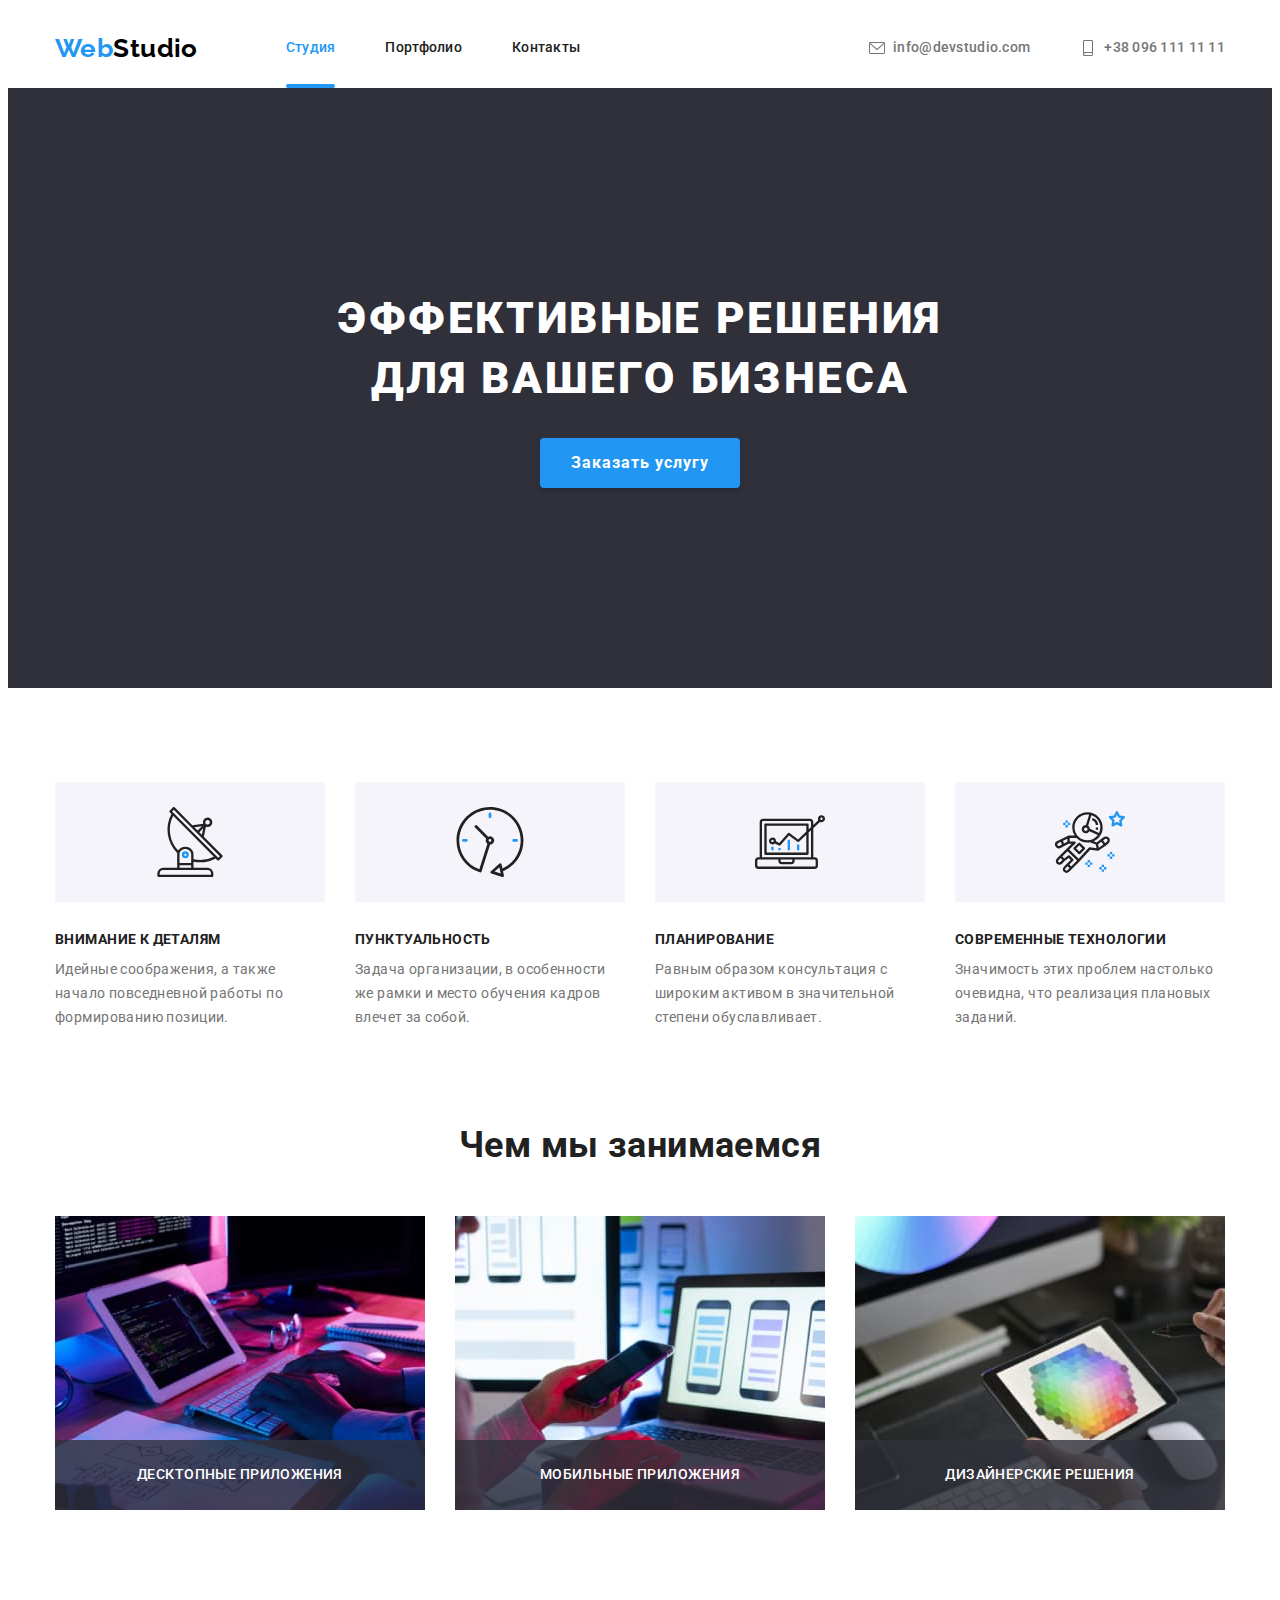
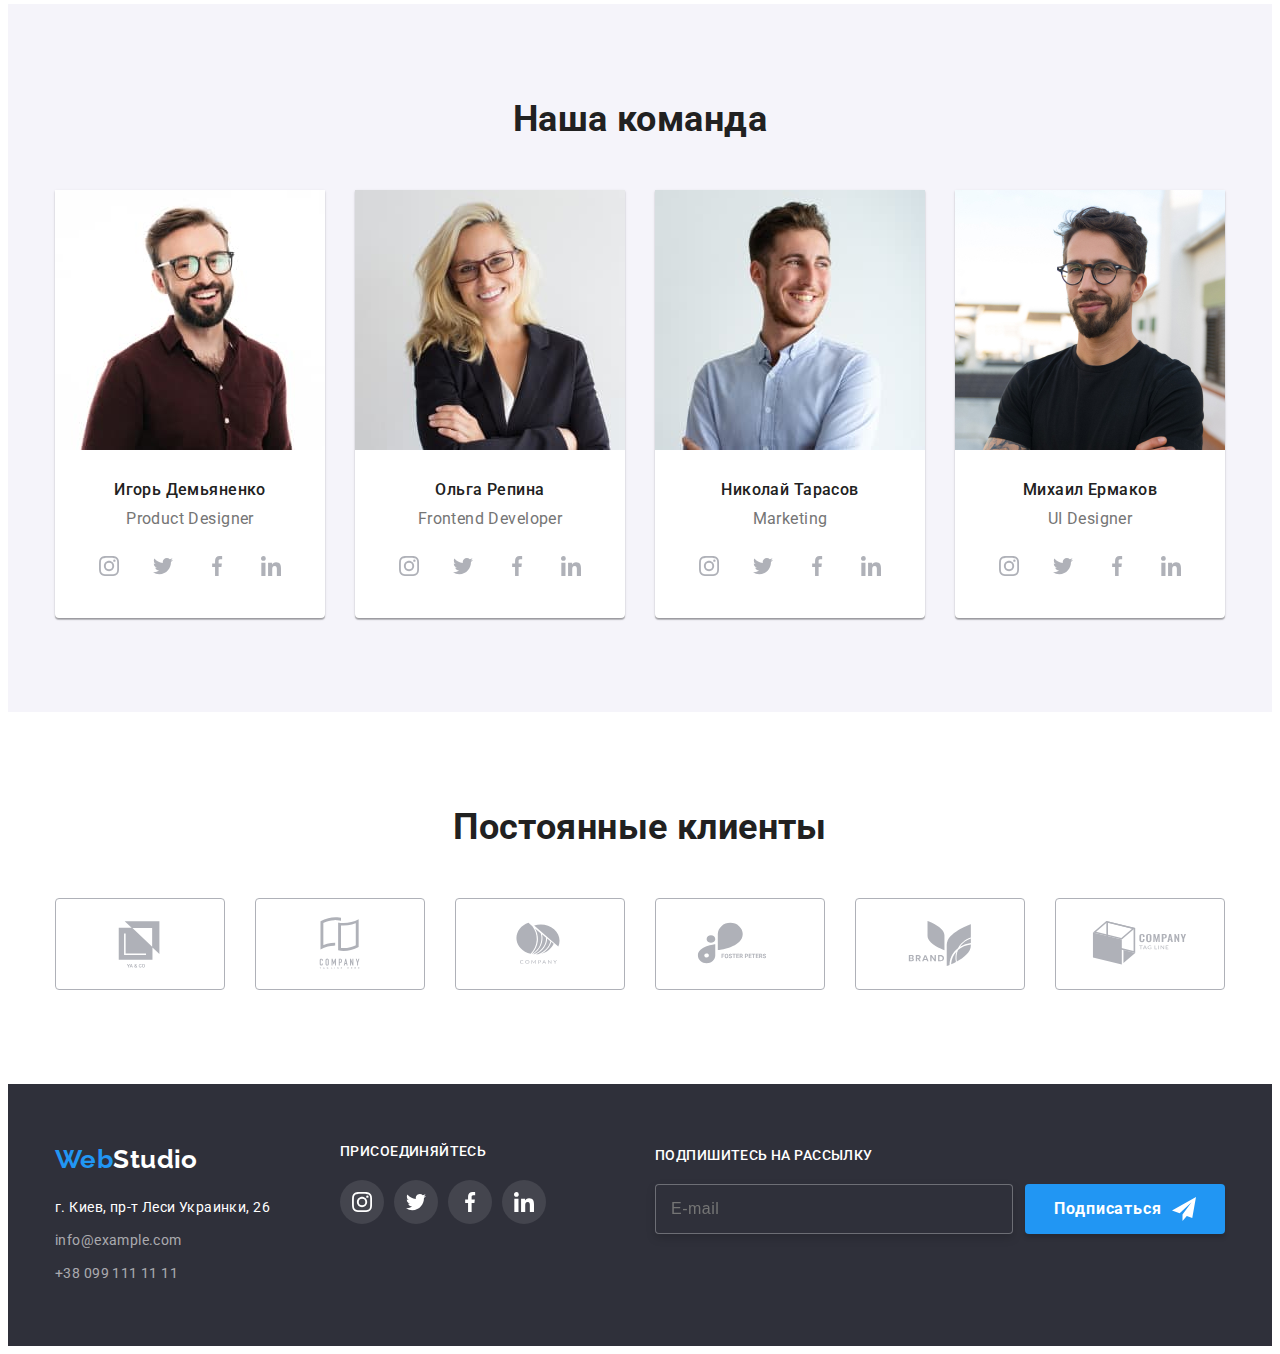
==== commit 17ca0aa8: "Corrects mobile menu" ====
--- a/index.html
+++ b/index.html
@@ -63,7 +63,8 @@
             <use href="./images/sprite.svg#icon-close"></use>
           </svg>
         </button>
-        <!-- Mobile menu -->
+      </div>
+              <!-- Mobile menu -->
         <div class="mobile-menu" data-menu>
           <ul class="mobile-menu__nav-list">
             <li class="mobile-menu__nav-item">
@@ -109,7 +110,7 @@
             </li>
           </ul>
         </div>
-      </div>
+
     </header>
     <main>
       <!-- Герой -->
--- a/CSS/main.min.css
+++ b/CSS/main.min.css
@@ -1,2 +1,2 @@
-html{-webkit-box-sizing:border-box;box-sizing:border-box}*,::before,::after{-webkit-box-sizing:inherit;box-sizing:inherit}h1,h2,h3,p{margin:0}img{display:block}ul{list-style-type:none;margin:0;padding:0}a{text-decoration:none;display:inline-block}.visually-hidden{position:absolute;width:1px;height:1px;margin:-1px;border:0;padding:0;white-space:nowrap;-webkit-clip-path:inset(100%);clip-path:inset(100%);clip:rect(0 0 0 0);overflow:hidden}body{font-family:"Roboto",sans-serif;font-size:14px;line-height:1.71;letter-spacing:0.03em;color:#757575;background-color:#fff}body.menu-open{overflow:hidden}.container{max-width:1200px;padding:0 15px;margin:0 auto}@media (min-width: 480px){.container{max-width:480px}}@media (min-width: 768px){.container{max-width:768px}}@media (min-width: 1200px){.container{max-width:1200px}}.section-title{color:#212121;font-weight:700;font-size:28px;line-height:1.18;text-align:center;margin-bottom:30px}@media (min-width: 1200px){.section-title{margin-bottom:50px;font-size:36px;line-height:1.17}}.button{width:200px;height:50px;font-family:"Roboto",sans-serif;font-weight:700;font-size:16px;line-height:1.87;text-align:center;letter-spacing:.06em;cursor:pointer;color:#fff;background-color:#2196f3;-webkit-box-shadow:0px 4px 4px rgba(0,0,0,0.15);box-shadow:0px 4px 4px rgba(0,0,0,0.15);border-radius:4px;border-color:transparent;-webkit-transition:background-color 250ms cubic-bezier(0.4, 0, 0.2, 1),color 250ms cubic-bezier(0.4, 0, 0.2, 1);transition:background-color 250ms cubic-bezier(0.4, 0, 0.2, 1),color 250ms cubic-bezier(0.4, 0, 0.2, 1)}.button:hover,.button:focus{background-color:#188ce8}.socio-list{list-style:none;display:-webkit-box;display:-ms-flexbox;display:flex;-webkit-box-pack:justify;-ms-flex-pack:justify;justify-content:space-between;width:206px;margin:0 auto}.socio-list__link{width:44px;height:44px;border-radius:50%;display:-webkit-inline-box;display:-ms-inline-flexbox;display:inline-flex;-webkit-box-pack:center;-ms-flex-pack:center;justify-content:center;-webkit-box-align:center;-ms-flex-align:center;align-items:center;color:#afb1b8;background-color:transparent;-webkit-transition:background-color 250ms cubic-bezier(0.4, 0, 0.2, 1),color 250ms cubic-bezier(0.4, 0, 0.2, 1);transition:background-color 250ms cubic-bezier(0.4, 0, 0.2, 1),color 250ms cubic-bezier(0.4, 0, 0.2, 1)}.socio-list__link:hover,.socio-list__link:focus{background-color:#2196f3;color:#fff}.socio-list__link--dark-bgd{background-color:rgba(255,255,255,0.1);color:#fff}.socio-list__icon{fill:currentColor}.header--underlined{border-bottom:1px solid #ececec}.header{position:relative}.header__container{display:-webkit-box;display:-ms-flexbox;display:flex;-webkit-box-pack:justify;-ms-flex-pack:justify;justify-content:space-between;-webkit-box-align:center;-ms-flex-align:center;align-items:center}@media (max-width: 767px){.header__container{height:60px}}.navigation__list{display:none}@media (min-width: 768px){.navigation{display:-webkit-box;display:-ms-flexbox;display:flex;-webkit-box-align:center;-ms-flex-align:center;align-items:center}.navigation__list{display:-webkit-box;display:-ms-flexbox;display:flex;margin-left:88px}.navigation__item:not(:last-child){margin-right:50px}.navigation__link{color:#212121;font-weight:500;line-height:1.14;letter-spacing:.02em;padding-top:32px;padding-bottom:32px;-webkit-transition:color 250ms cubic-bezier(0.4, 0, 0.2, 1);transition:color 250ms cubic-bezier(0.4, 0, 0.2, 1)}.navigation__link:hover,.navigation__link:focus{color:#2196f3}.navigation__link--current{color:#2196f3;position:relative}.navigation__link--current::after{position:absolute;left:0;bottom:0;content:'';display:inline-block;width:100%;height:4px;background-color:#2196f3;border-radius:2px}}.contact-list{display:none}@media (min-width: 768px){.contact-list{display:block}.contact-list__item{display:-webkit-box;display:-ms-flexbox;display:flex;-webkit-box-align:center;-ms-flex-align:center;align-items:center}.contact-list__icon{margin-right:8px;fill:currentColor}.contact-list__link{font-weight:500;letter-spacing:0.02em;color:#757575;text-decoration:none;display:-webkit-box;display:-ms-flexbox;display:flex;-webkit-box-align:center;-ms-flex-align:center;align-items:center;padding-top:4px;padding-bottom:4px;-webkit-transition:color 250ms cubic-bezier(0.4, 0, 0.2, 1);transition:color 250ms cubic-bezier(0.4, 0, 0.2, 1)}.contact-list__link:hover,.contact-list__link:focus{color:#2196f3}}@media (min-width: 1200px){.contact-list{display:-webkit-box;display:-ms-flexbox;display:flex;-webkit-box-align:center;-ms-flex-align:center;align-items:center}.contact-list__item:not(:last-child){margin-right:50px}.contact-list__link{padding-top:28px;padding-bottom:28px}}.logo{font-family:Raleway;font-weight:700;font-size:24px;line-height:1.17;color:#2196f3;text-decoration:none}@media (min-width: 1200px){.logo{font-size:26px;line-height:1.19}}.logo__text{color:#000000}.logo__text--light{color:#fff}.button-menu{width:40px;height:40px;display:-webkit-box;display:-ms-flexbox;display:flex;-webkit-box-pack:center;-ms-flex-pack:center;justify-content:center;-webkit-box-align:center;-ms-flex-align:center;align-items:center;background-color:transparent;border:none;fill:#212121}@media (min-width: 768px){.button-menu{display:none}}.button-menu__icon-open{width:24px;height:16px}.button-menu:hover .button-menu__icon-open,.button-menu:focus .button-menu__icon-open{fill:#2196f3}.button-menu__icon-close{display:none;width:20px;height:20px}.button-menu:hover .button-menu__icon-close,.button-menu:focus .button-menu__icon-close{fill:#2196f3}.button-menu.is-open .button-menu__icon-close{display:block}.button-menu.is-open .button-menu__icon-open{display:none}.mobile-menu{position:absolute;z-index:2;top:100%;left:0;width:100%;height:calc(100vh - 60px);display:none;-webkit-box-orient:vertical;-webkit-box-direction:normal;-ms-flex-direction:column;flex-direction:column;width:100%;padding:30px 40px 30px 40px;background-color:#fff;-webkit-box-shadow:0px 4px 8px rgba(0,0,0,0.04),0px 2px 4px rgba(0,0,0,0.08),0px 1px 3px rgba(0,0,0,0.16);box-shadow:0px 4px 8px rgba(0,0,0,0.04),0px 2px 4px rgba(0,0,0,0.08),0px 1px 3px rgba(0,0,0,0.16);overflow-y:scroll}.mobile-menu.is-open{display:-webkit-box;display:-ms-flexbox;display:flex}@media (min-width: 768px){.mobile-menu.is-open{display:none}}.mobile-menu__link{display:block;padding-top:18px;padding-bottom:18px;font-weight:500;font-size:40px;line-height:1.18;letter-spacing:.02em;color:#212121}.mobile-menu__link:hover,.mobile-menu__link:focus,.mobile-menu__link--current{color:#2196f3}.mobile-menu__cont-list{margin-top:auto;margin-bottom:32px}.mobile-menu__tel-link{font-weight:500;font-size:26px;line-height:1.18;letter-spacing:.02em;color:#2196f3;margin-top:16px;margin-bottom:16px}.mobile-menu__mail-link{font-weight:500;font-size:24px;line-height:1.17;letter-spacing:.02em;color:#757575;margin-top:16px;margin-bottom:16px}.mobile-menu__socio-list{display:-webkit-box;display:-ms-flexbox;display:flex;-ms-flex-wrap:wrap;flex-wrap:wrap}.mobile-menu__socio-item{display:-webkit-box;display:-ms-flexbox;display:flex;-webkit-box-align:center;-ms-flex-align:center;align-items:center}.mobile-menu__socio-item:not(:last-child)::after{content:'';display:block;width:1px;height:22px;background-color:rgba(33,33,33,0.2);margin-left:10px;margin-right:10px}.mobile-menu__socio-link{display:block;padding-top:18px;padding-bottom:18px;font-weight:500;font-size:18px;line-height:1.22;letter-spacing:.02em;color:#2196f3}.hero{background-color:#2f303a;text-align:center}.hero__body{margin:0 auto;max-width:480px;height:400px;display:-webkit-box;display:-ms-flexbox;display:flex;-webkit-box-pack:center;-ms-flex-pack:center;justify-content:center;-webkit-box-align:center;-ms-flex-align:center;align-items:center;background-image:-webkit-gradient(linear, left top, right top, from(rgba(47,48,58,0.4)), to(rgba(47,48,58,0.4))),url(../../images/hero/hero-bg-mob.jpg);background-image:linear-gradient(to right, rgba(47,48,58,0.4), rgba(47,48,58,0.4)),url(../../images/hero/hero-bg-mob.jpg);background-repeat:no-repeat;background-size:480px 400px;background-position:center}@media (min-device-pixel-ratio: 2), (-webkit-min-device-pixel-ratio: 2), (min-resolution: 192dpi), (min-resolution: 2dppx){.hero__body{background-image:-webkit-gradient(linear, left top, right top, from(rgba(47,48,58,0.4)), to(rgba(47,48,58,0.4))),url(../../images/hero/hero-bg-mob@2x.jpg);background-image:linear-gradient(to right, rgba(47,48,58,0.4), rgba(47,48,58,0.4)),url(../../images/hero/hero-bg-mob@2x.jpg)}}@media (min-device-pixel-ratio: 3), (-webkit-min-device-pixel-ratio: 3), (min-resolution: 288dpi), (min-resolution: 3dppx){.hero__body{background-image:-webkit-gradient(linear, left top, right top, from(rgba(47,48,58,0.4)), to(rgba(47,48,58,0.4))),url(../../images/hero/hero-bg-mob@3x.jpg);background-image:linear-gradient(to right, rgba(47,48,58,0.4), rgba(47,48,58,0.4)),url(../../images/hero/hero-bg-mob@3x.jpg)}}@media (min-width: 768px){.hero__body{max-width:768px;background-image:-webkit-gradient(linear, left top, right top, from(rgba(47,48,58,0.4)), to(rgba(47,48,58,0.4))),url(../../images/hero/hero-bg-tab.jpg);background-image:linear-gradient(to right, rgba(47,48,58,0.4), rgba(47,48,58,0.4)),url(../../images/hero/hero-bg-tab.jpg);background-size:768px 400px}}@media (min-width: 768px) and (min-device-pixel-ratio: 2), (min-width: 768px) and (-webkit-min-device-pixel-ratio: 2), (min-width: 768px) and (min-resolution: 192dpi), (min-width: 768px) and (min-resolution: 2dppx){.hero__body{background-image:-webkit-gradient(linear, left top, right top, from(rgba(47,48,58,0.4)), to(rgba(47,48,58,0.4))),url(../../images/hero/hero-bg-tab@2x.jpg);background-image:linear-gradient(to right, rgba(47,48,58,0.4), rgba(47,48,58,0.4)),url(../../images/hero/hero-bg-tab@2x.jpg)}}@media (min-width: 768px) and (min-device-pixel-ratio: 3), (min-width: 768px) and (-webkit-min-device-pixel-ratio: 3), (min-width: 768px) and (min-resolution: 288dpi), (min-width: 768px) and (min-resolution: 3dppx){.hero__body{background-image:-webkit-gradient(linear, left top, right top, from(rgba(47,48,58,0.4)), to(rgba(47,48,58,0.4))),url(../../images/hero/hero-bg-tab@3x.jpg);background-image:linear-gradient(to right, rgba(47,48,58,0.4), rgba(47,48,58,0.4)),url(../../images/hero/hero-bg-tab@3x.jpg)}}@media (min-width: 1200px){.hero__body{max-width:1600px;height:600px;background-image:-webkit-gradient(linear, left top, right top, from(rgba(47,48,58,0.4)), to(rgba(47,48,58,0.4))),url(../../images/hero/hero-bg-desk.jpg);background-image:linear-gradient(to right, rgba(47,48,58,0.4), rgba(47,48,58,0.4)),url(../../images/hero/hero-bg-desk.jpg);background-size:1600px 600px}}@media (min-width: 1200px) and (min-device-pixel-ratio: 2), (min-width: 1200px) and (-webkit-min-device-pixel-ratio: 2), (min-width: 1200px) and (min-resolution: 192dpi), (min-width: 1200px) and (min-resolution: 2dppx){.hero__body{background-image:-webkit-gradient(linear, left top, right top, from(rgba(47,48,58,0.4)), to(rgba(47,48,58,0.4))),url(../../images/hero/hero-bg-desk@2x.jpg);background-image:linear-gradient(to right, rgba(47,48,58,0.4), rgba(47,48,58,0.4)),url(../../images/hero/hero-bg-desk@2x.jpg)}}@media (min-width: 1200px) and (min-device-pixel-ratio: 3), (min-width: 1200px) and (-webkit-min-device-pixel-ratio: 3), (min-width: 1200px) and (min-resolution: 288dpi), (min-width: 1200px) and (min-resolution: 3dppx){.hero__body{background-image:-webkit-gradient(linear, left top, right top, from(rgba(47,48,58,0.4)), to(rgba(47,48,58,0.4))),url(../../images/hero/hero-bg-desk@3x.jpg);background-image:linear-gradient(to right, rgba(47,48,58,0.4), rgba(47,48,58,0.4)),url(../../images/hero/hero-bg-desk@3x.jpg)}}.hero__title{text-align:center;font-weight:900;font-size:26px;line-height:1.75;letter-spacing:.06em;text-transform:uppercase;color:#fff;max-width:360px;margin-bottom:30px}@media (min-width: 768px){.hero__title{max-width:360px}}@media (min-width: 1200px){.hero__title{max-width:696px;font-size:44px;line-height:60px}}.features{padding-top:60px;padding-bottom:60px}@media (min-width: 1200px){.features{padding-top:94px;padding-bottom:94px}}.features__list{margin:-15px}@media (min-width: 769px){.features__list{display:-webkit-box;display:-ms-flexbox;display:flex;-ms-flex-wrap:wrap;flex-wrap:wrap}}.features__item{margin:15px}@media (min-width: 768px){.features__item{-ms-flex-preferred-size:calc((100% - 60px) / 2);flex-basis:calc((100% - 60px) / 2);margin:15px}}@media (min-width: 1200px){.features__item{-ms-flex-preferred-size:calc((100% - 30px * 4) / 4);flex-basis:calc((100% - 30px * 4) / 4)}}.features__icon{background-color:#f5f4fa;width:100%;height:120px;display:-webkit-box;display:-ms-flexbox;display:flex;-webkit-box-pack:center;-ms-flex-pack:center;justify-content:center;-webkit-box-align:center;-ms-flex-align:center;align-items:center}.features__sub-title{color:#212121;font-weight:700;font-size:14px;line-height:1.14;letter-spacing:.03em;text-transform:uppercase;text-align:center;margin-top:30px;margin-bottom:10px}.works{padding-top:0px;padding-bottom:94px}@media (max-width: 1199px){.works{display:none}}.works__list{display:-webkit-box;display:-ms-flexbox;display:flex;-webkit-box-pack:justify;-ms-flex-pack:justify;justify-content:space-between}.works__item{position:relative}.works__text{position:absolute;bottom:0;display:-webkit-box;display:-ms-flexbox;display:flex;-webkit-box-pack:center;-ms-flex-pack:center;justify-content:center;-webkit-box-align:center;-ms-flex-align:center;align-items:center;width:100%;height:70px;font-weight:500;font-size:14px;line-height:1.14;text-transform:uppercase;color:#fff;background:rgba(48,49,59,0.8)}.team{background-color:#f5f4fa;padding-top:60px;padding-bottom:60px}@media (min-width: 1200px){.team{padding-top:94px;padding-bottom:94px}}.team__list{margin-bottom:-30px}@media (min-width: 768px){.team__list{display:-webkit-box;display:-ms-flexbox;display:flex;-ms-flex-wrap:wrap;flex-wrap:wrap;margin:-15px}}.team-list__item{margin-bottom:30px}@media (min-width: 768px){.team-list__item{-ms-flex-preferred-size:calc((100% - 60px) / 2);flex-basis:calc((100% - 60px) / 2);margin:15px}}@media (min-width: 1200px){.team-list__item{-ms-flex-preferred-size:calc((100% - 120px) / 4);flex-basis:calc((100% - 120px) / 4)}}.personal-card{background-color:#fff;-webkit-box-shadow:0px 1px 3px rgba(0,0,0,0.12),0px 1px 1px rgba(0,0,0,0.14),0px 2px 1px rgba(0,0,0,0.2);box-shadow:0px 1px 3px rgba(0,0,0,0.12),0px 1px 1px rgba(0,0,0,0.14),0px 2px 1px rgba(0,0,0,0.2);border-radius:0px 0px 4px 4px}.personal-card__img{width:100%}.personal-card__description{padding:30px 0}.personal-card__title{color:#212121;font-weight:500;font-size:16px;line-height:1.19;text-align:center;margin-bottom:10px}.personal-card__position{font-size:16px;line-height:1.19;text-align:center;margin-bottom:16px}.clients{padding:60px 0}@media (min-width: 1200px){.clients{padding:94px 0}}.clients__list{display:-webkit-box;display:-ms-flexbox;display:flex;-ms-flex-wrap:wrap;flex-wrap:wrap;-webkit-box-pack:justify;-ms-flex-pack:justify;justify-content:space-between;margin:-15px}.clients__item{-ms-flex-preferred-size:calc((100% - 60px) / 2);flex-basis:calc((100% - 60px) / 2);margin:15px}@media (min-width: 768px){.clients__item{-ms-flex-preferred-size:calc((100% - 90px) / 3);flex-basis:calc((100% - 90px) / 3)}}@media (min-width: 1200px){.clients__item{-ms-flex-preferred-size:calc((100% - 180px) / 6);flex-basis:calc((100% - 180px) / 6)}}.clients__link{display:-webkit-box;display:-ms-flexbox;display:flex;-webkit-box-pack:center;-ms-flex-pack:center;justify-content:center;-webkit-box-align:center;-ms-flex-align:center;align-items:center;height:92px;border:1px solid #afb1b8;border-radius:4px;color:#afb1b8;-webkit-transition:border-color 250ms cubic-bezier(0.4, 0, 0.2, 1);transition:border-color 250ms cubic-bezier(0.4, 0, 0.2, 1);-webkit-transition:color 250ms cubic-bezier(0.4, 0, 0.2, 1);transition:color 250ms cubic-bezier(0.4, 0, 0.2, 1)}.clients__link:hover,.clients__link:focus{border-color:#2196f3;color:#2196f3}.clients__icon{fill:currentColor}.footer{color:#fff;background-color:#2f303a;padding-top:60px;padding-bottom:60px}.footer__text{font-weight:500;font-size:14;line-height:1.14;text-transform:uppercase;margin-bottom:20px}.footer__address{text-align:center}.footer__join-us{text-align:center}.footer__form-sign-up{text-align:center}@media (min-width: 768px){.footer__form-sign-up{margin-left:auto}.footer__box{display:-webkit-box;display:-ms-flexbox;display:flex;-ms-flex-pack:distribute;justify-content:space-around}}@media (min-width: 1200px){.footer__container{display:-webkit-box;display:-ms-flexbox;display:flex}.footer__join-us{margin-left:70px;text-align:left}.footer__address{text-align:left}.footer__form-sign-up{text-align:left}}@media (max-width: 767px){.footer__join-us{margin-top:60px;margin-bottom:60px}}@media (min-width: 768px) and (max-width: 1199px){.footer__box{margin-bottom:60px}}.address{margin-top:20px}.address__link{display:block;color:rgba(255,255,255,0.6);font-style:normal;text-decoration:none;margin-bottom:9px;-webkit-transition:color 250ms cubic-bezier(0.4, 0, 0.2, 1);transition:color 250ms cubic-bezier(0.4, 0, 0.2, 1)}.address__link--light{color:#fff}.address__link:last-child{margin-bottom:0}.address__link:hover,.address__link:focus{color:#2196f3}.form-sign-up__label{display:inline-block;margin-bottom:20px;font-weight:500;font-size:14px;line-height:1.14;text-transform:uppercase}.form-sign-up__wrap{text-align:center}@media (min-width: 768px){.form-sign-up__wrap{display:-webkit-box;display:-ms-flexbox;display:flex;-webkit-box-orient:vertical;-webkit-box-direction:normal;-ms-flex-direction:column;flex-direction:column;-webkit-box-align:center;-ms-flex-align:center;align-items:center}}@media (min-width: 1200px){.form-sign-up__wrap{-webkit-box-orient:horizontal;-webkit-box-direction:normal;-ms-flex-direction:row;flex-direction:row}}.form-sign-up__input{width:100%;height:50px;padding:15px;border:1px solid rgba(255,255,255,0.3);border-radius:4px;background-color:#2f303a;font-weight:400;font-size:16px;line-height:1.25;letter-spacing:.03em;color:rgba(255,255,255,0.6);-webkit-filter:drop-shadow(0px 4px 4px rgba(0,0,0,0.15));filter:drop-shadow(0px 4px 4px rgba(0,0,0,0.15));margin-bottom:20px}@media (min-width: 768px){.form-sign-up__input{width:450px}}@media (min-width: 1200px){.form-sign-up__input{width:358px;margin-bottom:0}}.form-sign-up__button{margin-left:12px;display:-webkit-inline-box;display:-ms-inline-flexbox;display:inline-flex;-webkit-box-align:center;-ms-flex-align:center;align-items:center;-webkit-box-pack:center;-ms-flex-pack:center;justify-content:center}.form-sign-up__icon{margin-left:10px}.backdrop{position:fixed;top:0;left:0;display:-webkit-box;display:-ms-flexbox;display:flex;-webkit-box-pack:center;-ms-flex-pack:center;justify-content:center;-webkit-box-align:center;-ms-flex-align:center;align-items:center;width:100%;height:100%;visibility:1;opacity:1;background-color:rgba(0,0,0,0.1);-webkit-transition:opacity 500ms cubic-bezier(0.4, 0, 0.2, 1);transition:opacity 500ms cubic-bezier(0.4, 0, 0.2, 1)}.is-hidden{visibility:0;opacity:0;pointer-events:none}.modal{position:absolute;width:450px;height:609px;padding:40px;-webkit-transform:scale(1) rotate(0deg);transform:scale(1) rotate(0deg);-webkit-transition:-webkit-transform 500ms cubic-bezier(0.4, 0, 0.2, 1);transition:-webkit-transform 500ms cubic-bezier(0.4, 0, 0.2, 1);transition:transform 500ms cubic-bezier(0.4, 0, 0.2, 1);transition:transform 500ms cubic-bezier(0.4, 0, 0.2, 1), -webkit-transform 500ms cubic-bezier(0.4, 0, 0.2, 1);background-color:#fff;-webkit-box-shadow:0px 1px 3px rgba(0,0,0,0.12),0px 1px 1px rgba(0,0,0,0.14),0px 2px 1px rgba(0,0,0,0.2);box-shadow:0px 1px 3px rgba(0,0,0,0.12),0px 1px 1px rgba(0,0,0,0.14),0px 2px 1px rgba(0,0,0,0.2);border-radius:4px}.backdrop.is-hidden .modal{-webkit-transform:scale(0) rotate(90deg);transform:scale(0) rotate(90deg)}@media (min-width: 1200px){.modal{width:528px;height:581px}}.modal__title{margin-bottom:12px;font-weight:700;font-size:20px;line-height:1.15;text-align:center;color:#212121}@media (min-width: 1200px){.modal__title{line-height:1.5}}.close-btn{position:absolute;top:8px;right:8px;display:-webkit-box;display:-ms-flexbox;display:flex;-webkit-box-pack:center;-ms-flex-pack:center;justify-content:center;-webkit-box-align:center;-ms-flex-align:center;align-items:center;width:30px;height:30px;border-radius:50%;border:1px solid rgba(0,0,0,0.1);background-color:#fff;cursor:pointer;-webkit-transition:background-color 250ms cubic-bezier(0.4, 0, 0.2, 1),fill 250ms cubic-bezier(0.4, 0, 0.2, 1);transition:background-color 250ms cubic-bezier(0.4, 0, 0.2, 1),fill 250ms cubic-bezier(0.4, 0, 0.2, 1)}.close-btn:hover,.close-btn:focus{fill:#2196f3}.form-order__field{padding:0;position:relative;margin-bottom:4px}.form-order__label{padding:0;font-weight:400;font-size:12px;line-height:1.17;letter-spacing:.01em;margin-bottom:4px}.form-order__input{width:100%;height:40px;display:block;padding:11px 11px 11px 41px;background-color:inherit;border:1px solid rgba(33,33,33,0.2);-webkit-box-sizing:border-box;box-sizing:border-box;border-radius:4px;font-size:16px;outline:none;-webkit-transition:border 250ms cubic-bezier(0.4, 0, 0.2, 1);transition:border 250ms cubic-bezier(0.4, 0, 0.2, 1)}.form-order__input:focus{border:1px solid #2196f3}.form-order__input--area{height:120px;padding:12px 16px;resize:none}.form-order__input--area::-webkit-input-placeholder{font-size:12px;line-height:1.17;letter-spacing:.01em;color:rgba(117,117,117,0.5)}.form-order__input--area:-ms-input-placeholder{font-size:12px;line-height:1.17;letter-spacing:.01em;color:rgba(117,117,117,0.5)}.form-order__input--area::-ms-input-placeholder{font-size:12px;line-height:1.17;letter-spacing:.01em;color:rgba(117,117,117,0.5)}.form-order__input--area::placeholder{font-size:12px;line-height:1.17;letter-spacing:.01em;color:rgba(117,117,117,0.5)}.form-order__icon{position:absolute;bottom:11px;left:12px;width:18px;height:18px;-webkit-transition:fill 250ms cubic-bezier(0.4, 0, 0.2, 1);transition:fill 250ms cubic-bezier(0.4, 0, 0.2, 1)}.form-order__input:focus+.form-order__icon{fill:#2196f3}.form-order__agreement{margin-top:20px;margin-bottom:30px}@media (min-width: 1200px){.form-order__agreement{margin-left:12px;margin-right:12px}}.form-order__label-agreem{font-weight:400;font-size:12px;line-height:1.17}@media (min-width: 1200px){.form-order__label-agreem{font-weight:400;font-size:14px;line-height:1.71}}.form-order__checkbox{-webkit-appearance:none;-moz-appearance:none;appearance:none;position:absolute}.form-order__icon-check{display:inline-block;margin-right:6px;width:16px;height:15px;border:2px solid #212121;border-radius:4px;-webkit-transition:background-color 250ms cubic-bezier(0.4, 0, 0.2, 1),border 250ms cubic-bezier(0.4, 0, 0.2, 1);transition:background-color 250ms cubic-bezier(0.4, 0, 0.2, 1),border 250ms cubic-bezier(0.4, 0, 0.2, 1)}.form-order__checkbox:checked+.form-order__icon-check{border:2px solid #2196f3;background-color:#2196f3}.form-order__checkbox:focus+.form-order__icon-check{-webkit-box-shadow:0 0 0 1px #2196f3;box-shadow:0 0 0 1px #2196f3}.form-order__link{color:#2196f3}.form-order__button{display:block;margin:0 auto}.portfolio{padding-top:60px;padding-bottom:60px}@media (min-width: 768px){.portfolio{padding-top:94px;padding-bottom:94px}}.portfolio__button-list{margin-bottom:25px}@media (min-width: 768px){.portfolio__button-list{margin-bottom:15px}}@media (min-width: 1200px){.portfolio__button-list{margin-bottom:35px}}.button-list{display:-webkit-box;display:-ms-flexbox;display:flex;-ms-flex-wrap:wrap;flex-wrap:wrap;-webkit-box-pack:center;-ms-flex-pack:center;justify-content:center;-ms-flex-line-pack:justify;align-content:space-between}@media (max-width: 767px){.button-list{-webkit-box-pack:left;-ms-flex-pack:left;justify-content:left}}.button-list__item{margin-bottom:15px}.button-list__item:not(:last-child){margin-right:8px}.regular-button{padding:6px 22px;font-family:"Roboto",sans-serif;font-weight:500;font-size:16px;line-height:1.62;text-align:center;letter-spacing:.03em;cursor:pointer;color:#212121;background-color:#f5f4fa;border:none;border-radius:4px;-webkit-transition:background-color 250ms cubic-bezier(0.4, 0, 0.2, 1),color 250ms cubic-bezier(0.4, 0, 0.2, 1),-webkit-box-shadow 250ms cubic-bezier(0.4, 0, 0.2, 1);transition:background-color 250ms cubic-bezier(0.4, 0, 0.2, 1),color 250ms cubic-bezier(0.4, 0, 0.2, 1),-webkit-box-shadow 250ms cubic-bezier(0.4, 0, 0.2, 1);transition:background-color 250ms cubic-bezier(0.4, 0, 0.2, 1),color 250ms cubic-bezier(0.4, 0, 0.2, 1),box-shadow 250ms cubic-bezier(0.4, 0, 0.2, 1);transition:background-color 250ms cubic-bezier(0.4, 0, 0.2, 1),color 250ms cubic-bezier(0.4, 0, 0.2, 1),box-shadow 250ms cubic-bezier(0.4, 0, 0.2, 1),-webkit-box-shadow 250ms cubic-bezier(0.4, 0, 0.2, 1)}.regular-button--main{color:#fff;background-color:#2196f3;-webkit-box-shadow:0px 3px 1px rgba(0,0,0,0.1),0px 1px 2px rgba(0,0,0,0.08),0px 2px 2px rgba(0,0,0,0.12);box-shadow:0px 3px 1px rgba(0,0,0,0.1),0px 1px 2px rgba(0,0,0,0.08),0px 2px 2px rgba(0,0,0,0.12)}.regular-button:hover,.regular-button:focus{color:#fff;background-color:#2196f3;-webkit-box-shadow:0px 3px 1px rgba(0,0,0,0.1),0px 1px 2px rgba(0,0,0,0.08),0px 2px 2px rgba(0,0,0,0.12);box-shadow:0px 3px 1px rgba(0,0,0,0.1),0px 1px 2px rgba(0,0,0,0.08),0px 2px 2px rgba(0,0,0,0.12)}.card-set{display:-webkit-box;display:-ms-flexbox;display:flex;-ms-flex-wrap:wrap;flex-wrap:wrap;margin:-15px}.card-set__item{margin:15px;-ms-flex-preferred-size:100%;flex-basis:100%}@media (min-width: 768px){.card-set__item{-ms-flex-preferred-size:calc((100% - 60px) / 2);flex-basis:calc((100% - 60px) / 2)}}@media (min-width: 1200px){.card-set__item{-ms-flex-preferred-size:calc((100% - 90px) / 3);flex-basis:calc((100% - 90px) / 3)}}.card{width:100%;height:100%;display:-webkit-box;display:-ms-flexbox;display:flex;-webkit-box-orient:vertical;-webkit-box-direction:normal;-ms-flex-direction:column;flex-direction:column;-webkit-transition:-webkit-box-shadow 250ms cubic-bezier(0.4, 0, 0.2, 1);transition:-webkit-box-shadow 250ms cubic-bezier(0.4, 0, 0.2, 1);transition:box-shadow 250ms cubic-bezier(0.4, 0, 0.2, 1);transition:box-shadow 250ms cubic-bezier(0.4, 0, 0.2, 1), -webkit-box-shadow 250ms cubic-bezier(0.4, 0, 0.2, 1)}.card:hover,.card:focus{-webkit-box-shadow:0px 1px 1px rgba(0,0,0,0.12),0px 4px 4px rgba(0,0,0,0.06),1px 4px 6px rgba(0,0,0,0.16);box-shadow:0px 1px 1px rgba(0,0,0,0.12),0px 4px 4px rgba(0,0,0,0.06),1px 4px 6px rgba(0,0,0,0.16)}.card__vision{position:relative;overflow:hidden;width:100%}.card__img{display:block;width:100%;height:auto;-o-object-fit:contain;object-fit:contain}.card__overlay{position:absolute;top:0;left:0;-webkit-transform:translateY(101%);transform:translateY(101%);-webkit-transition:-webkit-transform 250ms cubic-bezier(0.4, 0, 0.2, 1);transition:-webkit-transform 250ms cubic-bezier(0.4, 0, 0.2, 1);transition:transform 250ms cubic-bezier(0.4, 0, 0.2, 1);transition:transform 250ms cubic-bezier(0.4, 0, 0.2, 1), -webkit-transform 250ms cubic-bezier(0.4, 0, 0.2, 1);display:-webkit-box;display:-ms-flexbox;display:flex;-webkit-box-align:center;-ms-flex-align:center;align-items:center;width:100%;height:100%;padding:24px;font-size:18px;line-height:1.56;color:#fff;background-color:rgba(33,150,243,0.9);overflow:hidden}.card:hover .card__overlay,.card:focus .card__overlay{-webkit-transform:translateY(0);transform:translateY(0)}.card__description{padding:20px 24px 20px 24px;border:1px solid #eeeeee;-webkit-box-flex:1;-ms-flex-positive:1;flex-grow:1}.card__name{color:#212121;font-weight:700;font-size:18px;line-height:2;letter-spacing:.06em;margin-bottom:4px}.card__text{color:#757575;font-size:16px;line-height:1.87;letter-spacing:.03em}
+html{-webkit-box-sizing:border-box;box-sizing:border-box}*,::before,::after{-webkit-box-sizing:inherit;box-sizing:inherit}h1,h2,h3,p{margin:0}img{display:block}ul{list-style-type:none;margin:0;padding:0}a{text-decoration:none;display:inline-block}.visually-hidden{position:absolute;width:1px;height:1px;margin:-1px;border:0;padding:0;white-space:nowrap;-webkit-clip-path:inset(100%);clip-path:inset(100%);clip:rect(0 0 0 0);overflow:hidden}body{font-family:"Roboto",sans-serif;font-size:14px;line-height:1.71;letter-spacing:0.03em;color:#757575;background-color:#fff}body.menu-open{overflow:hidden}.container{max-width:1200px;padding:0 15px;margin:0 auto}@media (min-width: 480px){.container{max-width:480px}}@media (min-width: 768px){.container{max-width:768px}}@media (min-width: 1200px){.container{max-width:1200px}}.section-title{color:#212121;font-weight:700;font-size:28px;line-height:1.18;text-align:center;margin-bottom:30px}@media (min-width: 1200px){.section-title{margin-bottom:50px;font-size:36px;line-height:1.17}}.button{width:200px;height:50px;font-family:"Roboto",sans-serif;font-weight:700;font-size:16px;line-height:1.87;text-align:center;letter-spacing:.06em;cursor:pointer;color:#fff;background-color:#2196f3;-webkit-box-shadow:0px 4px 4px rgba(0,0,0,0.15);box-shadow:0px 4px 4px rgba(0,0,0,0.15);border-radius:4px;border-color:transparent;-webkit-transition:background-color 250ms cubic-bezier(0.4, 0, 0.2, 1),color 250ms cubic-bezier(0.4, 0, 0.2, 1);transition:background-color 250ms cubic-bezier(0.4, 0, 0.2, 1),color 250ms cubic-bezier(0.4, 0, 0.2, 1)}.button:hover,.button:focus{background-color:#188ce8}.socio-list{list-style:none;display:-webkit-box;display:-ms-flexbox;display:flex;-webkit-box-pack:justify;-ms-flex-pack:justify;justify-content:space-between;width:206px;margin:0 auto}.socio-list__link{width:44px;height:44px;border-radius:50%;display:-webkit-inline-box;display:-ms-inline-flexbox;display:inline-flex;-webkit-box-pack:center;-ms-flex-pack:center;justify-content:center;-webkit-box-align:center;-ms-flex-align:center;align-items:center;color:#afb1b8;background-color:transparent;-webkit-transition:background-color 250ms cubic-bezier(0.4, 0, 0.2, 1),color 250ms cubic-bezier(0.4, 0, 0.2, 1);transition:background-color 250ms cubic-bezier(0.4, 0, 0.2, 1),color 250ms cubic-bezier(0.4, 0, 0.2, 1)}.socio-list__link:hover,.socio-list__link:focus{background-color:#2196f3;color:#fff}.socio-list__link--dark-bgd{background-color:rgba(255,255,255,0.1);color:#fff}.socio-list__icon{fill:currentColor}.header--underlined{border-bottom:1px solid #ececec}.header{position:relative}.header__container{position:relative;display:-webkit-box;display:-ms-flexbox;display:flex;-webkit-box-pack:justify;-ms-flex-pack:justify;justify-content:space-between;-webkit-box-align:center;-ms-flex-align:center;align-items:center}@media (max-width: 767px){.header__container{height:60px}}.navigation__list{display:none}@media (min-width: 768px){.navigation{display:-webkit-box;display:-ms-flexbox;display:flex;-webkit-box-align:center;-ms-flex-align:center;align-items:center}.navigation__list{display:-webkit-box;display:-ms-flexbox;display:flex;margin-left:88px}.navigation__item:not(:last-child){margin-right:50px}.navigation__link{color:#212121;font-weight:500;line-height:1.14;letter-spacing:.02em;padding-top:32px;padding-bottom:32px;-webkit-transition:color 250ms cubic-bezier(0.4, 0, 0.2, 1);transition:color 250ms cubic-bezier(0.4, 0, 0.2, 1)}.navigation__link:hover,.navigation__link:focus{color:#2196f3}.navigation__link--current{color:#2196f3;position:relative}.navigation__link--current::after{position:absolute;left:0;bottom:0;content:'';display:inline-block;width:100%;height:4px;background-color:#2196f3;border-radius:2px}}.contact-list{display:none}@media (min-width: 768px){.contact-list{display:block}.contact-list__item{display:-webkit-box;display:-ms-flexbox;display:flex;-webkit-box-align:center;-ms-flex-align:center;align-items:center}.contact-list__icon{margin-right:8px;fill:currentColor}.contact-list__link{font-weight:500;letter-spacing:0.02em;color:#757575;text-decoration:none;display:-webkit-box;display:-ms-flexbox;display:flex;-webkit-box-align:center;-ms-flex-align:center;align-items:center;padding-top:4px;padding-bottom:4px;-webkit-transition:color 250ms cubic-bezier(0.4, 0, 0.2, 1);transition:color 250ms cubic-bezier(0.4, 0, 0.2, 1)}.contact-list__link:hover,.contact-list__link:focus{color:#2196f3}}@media (min-width: 1200px){.contact-list{display:-webkit-box;display:-ms-flexbox;display:flex;-webkit-box-align:center;-ms-flex-align:center;align-items:center}.contact-list__item:not(:last-child){margin-right:50px}.contact-list__link{padding-top:28px;padding-bottom:28px}}.logo{font-family:Raleway;font-weight:700;font-size:24px;line-height:1.17;color:#2196f3;text-decoration:none}@media (min-width: 1200px){.logo{font-size:26px;line-height:1.19}}.logo__text{color:#000000}.logo__text--light{color:#fff}.button-menu{position:absolute;top:10px;right:15px;z-index:3;width:40px;height:40px;display:-webkit-box;display:-ms-flexbox;display:flex;-webkit-box-pack:center;-ms-flex-pack:center;justify-content:center;-webkit-box-align:center;-ms-flex-align:center;align-items:center;background-color:transparent;border:none;fill:#212121}@media (min-width: 768px){.button-menu{display:none}}.button-menu__icon-open{width:24px;height:16px}.button-menu:hover .button-menu__icon-open,.button-menu:focus .button-menu__icon-open{fill:#2196f3}.button-menu__icon-close{display:none;width:20px;height:20px}.button-menu:hover .button-menu__icon-close,.button-menu:focus .button-menu__icon-close{fill:#2196f3}.button-menu.is-open .button-menu__icon-close{display:block}.button-menu.is-open .button-menu__icon-open{display:none}.mobile-menu{position:absolute;z-index:2;top:0;left:0;width:100vw;height:100vh;display:none;-webkit-box-orient:vertical;-webkit-box-direction:normal;-ms-flex-direction:column;flex-direction:column;width:100%;padding:30px 40px 30px 40px;background-color:#fff;-webkit-box-shadow:0px 4px 8px rgba(0,0,0,0.04),0px 2px 4px rgba(0,0,0,0.08),0px 1px 3px rgba(0,0,0,0.16);box-shadow:0px 4px 8px rgba(0,0,0,0.04),0px 2px 4px rgba(0,0,0,0.08),0px 1px 3px rgba(0,0,0,0.16);overflow-y:scroll}.mobile-menu.is-open{display:-webkit-box;display:-ms-flexbox;display:flex}@media (min-width: 768px){.mobile-menu.is-open{display:none}}.mobile-menu__link{display:block;padding-top:18px;padding-bottom:18px;font-weight:500;font-size:40px;line-height:1.18;letter-spacing:.02em;color:#212121}.mobile-menu__link:hover,.mobile-menu__link:focus,.mobile-menu__link--current{color:#2196f3}.mobile-menu__cont-list{margin-top:auto;margin-bottom:32px}.mobile-menu__tel-link{font-weight:500;font-size:26px;line-height:1.18;letter-spacing:.02em;color:#2196f3;margin-top:16px;margin-bottom:16px}.mobile-menu__mail-link{font-weight:500;font-size:24px;line-height:1.17;letter-spacing:.02em;color:#757575;margin-top:16px;margin-bottom:16px}.mobile-menu__socio-list{display:-webkit-box;display:-ms-flexbox;display:flex;-ms-flex-wrap:wrap;flex-wrap:wrap}.mobile-menu__socio-item{display:-webkit-box;display:-ms-flexbox;display:flex;-webkit-box-align:center;-ms-flex-align:center;align-items:center}.mobile-menu__socio-item:not(:last-child)::after{content:'';display:block;width:1px;height:22px;background-color:rgba(33,33,33,0.2);margin-left:10px;margin-right:10px}.mobile-menu__socio-link{display:block;padding-top:18px;padding-bottom:18px;font-weight:500;font-size:18px;line-height:1.22;letter-spacing:.02em;color:#2196f3}.hero{background-color:#2f303a;text-align:center}.hero__body{margin:0 auto;max-width:480px;height:400px;display:-webkit-box;display:-ms-flexbox;display:flex;-webkit-box-pack:center;-ms-flex-pack:center;justify-content:center;-webkit-box-align:center;-ms-flex-align:center;align-items:center;background-image:-webkit-gradient(linear, left top, right top, from(rgba(47,48,58,0.4)), to(rgba(47,48,58,0.4))),url(../images/hero/hero-bg-mob.jpg);background-image:linear-gradient(to right, rgba(47,48,58,0.4), rgba(47,48,58,0.4)),url(../images/hero/hero-bg-mob.jpg);background-repeat:no-repeat;background-size:480px 400px;background-position:center}@media (min-device-pixel-ratio: 2), (-webkit-min-device-pixel-ratio: 2), (min-resolution: 192dpi), (min-resolution: 2dppx){.hero__body{background-image:-webkit-gradient(linear, left top, right top, from(rgba(47,48,58,0.4)), to(rgba(47,48,58,0.4))),url(../images/hero/hero-bg-mob@2x.jpg);background-image:linear-gradient(to right, rgba(47,48,58,0.4), rgba(47,48,58,0.4)),url(../images/hero/hero-bg-mob@2x.jpg)}}@media (min-device-pixel-ratio: 3), (-webkit-min-device-pixel-ratio: 3), (min-resolution: 288dpi), (min-resolution: 3dppx){.hero__body{background-image:-webkit-gradient(linear, left top, right top, from(rgba(47,48,58,0.4)), to(rgba(47,48,58,0.4))),url(../images/hero/hero-bg-mob@3x.jpg);background-image:linear-gradient(to right, rgba(47,48,58,0.4), rgba(47,48,58,0.4)),url(../images/hero/hero-bg-mob@3x.jpg)}}@media (min-width: 768px){.hero__body{max-width:768px;background-image:-webkit-gradient(linear, left top, right top, from(rgba(47,48,58,0.4)), to(rgba(47,48,58,0.4))),url(../images/hero/hero-bg-tab.jpg);background-image:linear-gradient(to right, rgba(47,48,58,0.4), rgba(47,48,58,0.4)),url(../images/hero/hero-bg-tab.jpg);background-size:768px 400px}}@media (min-width: 768px) and (min-device-pixel-ratio: 2), (min-width: 768px) and (-webkit-min-device-pixel-ratio: 2), (min-width: 768px) and (min-resolution: 192dpi), (min-width: 768px) and (min-resolution: 2dppx){.hero__body{background-image:-webkit-gradient(linear, left top, right top, from(rgba(47,48,58,0.4)), to(rgba(47,48,58,0.4))),url(../images/hero/hero-bg-tab@2x.jpg);background-image:linear-gradient(to right, rgba(47,48,58,0.4), rgba(47,48,58,0.4)),url(../images/hero/hero-bg-tab@2x.jpg)}}@media (min-width: 768px) and (min-device-pixel-ratio: 3), (min-width: 768px) and (-webkit-min-device-pixel-ratio: 3), (min-width: 768px) and (min-resolution: 288dpi), (min-width: 768px) and (min-resolution: 3dppx){.hero__body{background-image:-webkit-gradient(linear, left top, right top, from(rgba(47,48,58,0.4)), to(rgba(47,48,58,0.4))),url(../images/hero/hero-bg-tab@3x.jpg);background-image:linear-gradient(to right, rgba(47,48,58,0.4), rgba(47,48,58,0.4)),url(../images/hero/hero-bg-tab@3x.jpg)}}@media (min-width: 1200px){.hero__body{max-width:1600px;height:600px;background-image:-webkit-gradient(linear, left top, right top, from(rgba(47,48,58,0.4)), to(rgba(47,48,58,0.4))),url(../images/hero/hero-bg-desk.jpg);background-image:linear-gradient(to right, rgba(47,48,58,0.4), rgba(47,48,58,0.4)),url(../images/hero/hero-bg-desk.jpg);background-size:1600px 600px}}@media (min-width: 1200px) and (min-device-pixel-ratio: 2), (min-width: 1200px) and (-webkit-min-device-pixel-ratio: 2), (min-width: 1200px) and (min-resolution: 192dpi), (min-width: 1200px) and (min-resolution: 2dppx){.hero__body{background-image:-webkit-gradient(linear, left top, right top, from(rgba(47,48,58,0.4)), to(rgba(47,48,58,0.4))),url(../images/hero/hero-bg-desk@2x.jpg);background-image:linear-gradient(to right, rgba(47,48,58,0.4), rgba(47,48,58,0.4)),url(../images/hero/hero-bg-desk@2x.jpg)}}@media (min-width: 1200px) and (min-device-pixel-ratio: 3), (min-width: 1200px) and (-webkit-min-device-pixel-ratio: 3), (min-width: 1200px) and (min-resolution: 288dpi), (min-width: 1200px) and (min-resolution: 3dppx){.hero__body{background-image:-webkit-gradient(linear, left top, right top, from(rgba(47,48,58,0.4)), to(rgba(47,48,58,0.4))),url(../images/hero/hero-bg-desk@3x.jpg);background-image:linear-gradient(to right, rgba(47,48,58,0.4), rgba(47,48,58,0.4)),url(../images/hero/hero-bg-desk@3x.jpg)}}.hero__title{text-align:center;font-weight:900;font-size:26px;line-height:1.75;letter-spacing:.06em;text-transform:uppercase;color:#fff;max-width:360px;margin-bottom:30px}@media (min-width: 768px){.hero__title{max-width:360px}}@media (min-width: 1200px){.hero__title{max-width:696px;font-size:44px;line-height:60px}}.features{padding-top:60px;padding-bottom:60px}@media (min-width: 1200px){.features{padding-top:94px;padding-bottom:94px}}.features__list{margin:-15px}@media (min-width: 769px){.features__list{display:-webkit-box;display:-ms-flexbox;display:flex;-ms-flex-wrap:wrap;flex-wrap:wrap}}.features__item{margin:15px}@media (min-width: 768px){.features__item{-ms-flex-preferred-size:calc((100% - 60px) / 2);flex-basis:calc((100% - 60px) / 2);margin:15px}}@media (min-width: 1200px){.features__item{-ms-flex-preferred-size:calc((100% - 30px * 4) / 4);flex-basis:calc((100% - 30px * 4) / 4)}}.features__icon{background-color:#f5f4fa;width:100%;height:120px;display:-webkit-box;display:-ms-flexbox;display:flex;-webkit-box-pack:center;-ms-flex-pack:center;justify-content:center;-webkit-box-align:center;-ms-flex-align:center;align-items:center}.features__sub-title{color:#212121;font-weight:700;font-size:14px;line-height:1.14;letter-spacing:.03em;text-transform:uppercase;text-align:center;margin-top:30px;margin-bottom:10px}@media (min-width: 768px){.features__sub-title{text-align:left}}.works{padding-top:0px;padding-bottom:94px}@media (max-width: 1199px){.works{display:none}}.works__list{display:-webkit-box;display:-ms-flexbox;display:flex;-webkit-box-pack:justify;-ms-flex-pack:justify;justify-content:space-between}.works__item{position:relative}.works__text{position:absolute;bottom:0;display:-webkit-box;display:-ms-flexbox;display:flex;-webkit-box-pack:center;-ms-flex-pack:center;justify-content:center;-webkit-box-align:center;-ms-flex-align:center;align-items:center;width:100%;height:70px;font-weight:500;font-size:14px;line-height:1.14;text-transform:uppercase;color:#fff;background:rgba(48,49,59,0.8)}.team{background-color:#f5f4fa;padding-top:60px;padding-bottom:60px}@media (min-width: 1200px){.team{padding-top:94px;padding-bottom:94px}}.team__list{margin-bottom:-30px}@media (min-width: 768px){.team__list{display:-webkit-box;display:-ms-flexbox;display:flex;-ms-flex-wrap:wrap;flex-wrap:wrap;margin:-15px}}.team-list__item{margin-bottom:30px}@media (min-width: 768px){.team-list__item{-ms-flex-preferred-size:calc((100% - 60px) / 2);flex-basis:calc((100% - 60px) / 2);margin:15px}}@media (min-width: 1200px){.team-list__item{-ms-flex-preferred-size:calc((100% - 120px) / 4);flex-basis:calc((100% - 120px) / 4)}}.personal-card{background-color:#fff;-webkit-box-shadow:0px 1px 3px rgba(0,0,0,0.12),0px 1px 1px rgba(0,0,0,0.14),0px 2px 1px rgba(0,0,0,0.2);box-shadow:0px 1px 3px rgba(0,0,0,0.12),0px 1px 1px rgba(0,0,0,0.14),0px 2px 1px rgba(0,0,0,0.2);border-radius:0px 0px 4px 4px}.personal-card__img{width:100%}.personal-card__description{padding:30px 0}.personal-card__title{color:#212121;font-weight:500;font-size:16px;line-height:1.19;text-align:center;margin-bottom:10px}.personal-card__position{font-size:16px;line-height:1.19;text-align:center;margin-bottom:16px}.clients{padding:60px 0}@media (min-width: 1200px){.clients{padding:94px 0}}.clients__list{display:-webkit-box;display:-ms-flexbox;display:flex;-ms-flex-wrap:wrap;flex-wrap:wrap;-webkit-box-pack:justify;-ms-flex-pack:justify;justify-content:space-between;margin:-15px}.clients__item{-ms-flex-preferred-size:calc((100% - 60px) / 2);flex-basis:calc((100% - 60px) / 2);margin:15px}@media (min-width: 768px){.clients__item{-ms-flex-preferred-size:calc((100% - 90px) / 3);flex-basis:calc((100% - 90px) / 3)}}@media (min-width: 1200px){.clients__item{-ms-flex-preferred-size:calc((100% - 180px) / 6);flex-basis:calc((100% - 180px) / 6)}}.clients__link{display:-webkit-box;display:-ms-flexbox;display:flex;-webkit-box-pack:center;-ms-flex-pack:center;justify-content:center;-webkit-box-align:center;-ms-flex-align:center;align-items:center;height:92px;border:1px solid #afb1b8;border-radius:4px;color:#afb1b8;-webkit-transition:border-color 250ms cubic-bezier(0.4, 0, 0.2, 1);transition:border-color 250ms cubic-bezier(0.4, 0, 0.2, 1);-webkit-transition:color 250ms cubic-bezier(0.4, 0, 0.2, 1);transition:color 250ms cubic-bezier(0.4, 0, 0.2, 1)}.clients__link:hover,.clients__link:focus{border-color:#2196f3;color:#2196f3}.clients__icon{fill:currentColor}.footer{color:#fff;background-color:#2f303a;padding-top:60px;padding-bottom:60px}.footer__text{font-weight:500;font-size:14;line-height:1.14;text-transform:uppercase;margin-bottom:20px}.footer__address{text-align:center}.footer__join-us{text-align:center}.footer__form-sign-up{text-align:center}@media (min-width: 768px){.footer__form-sign-up{margin-left:auto}.footer__box{display:-webkit-box;display:-ms-flexbox;display:flex;-ms-flex-pack:distribute;justify-content:space-around}}@media (min-width: 1200px){.footer__container{display:-webkit-box;display:-ms-flexbox;display:flex}.footer__join-us{margin-left:70px;text-align:left}.footer__address{text-align:left}.footer__form-sign-up{text-align:left}}@media (max-width: 767px){.footer__join-us{margin-top:60px;margin-bottom:60px}}@media (min-width: 768px) and (max-width: 1199px){.footer__box{margin-bottom:60px}}.address{margin-top:20px}.address__link{display:block;color:rgba(255,255,255,0.6);font-style:normal;text-decoration:none;margin-bottom:9px;-webkit-transition:color 250ms cubic-bezier(0.4, 0, 0.2, 1);transition:color 250ms cubic-bezier(0.4, 0, 0.2, 1)}.address__link--light{color:#fff}.address__link:last-child{margin-bottom:0}.address__link:hover,.address__link:focus{color:#2196f3}.form-sign-up__label{display:inline-block;margin-bottom:20px;font-weight:500;font-size:14px;line-height:1.14;text-transform:uppercase}.form-sign-up__wrap{text-align:center}@media (min-width: 768px){.form-sign-up__wrap{display:-webkit-box;display:-ms-flexbox;display:flex;-webkit-box-orient:vertical;-webkit-box-direction:normal;-ms-flex-direction:column;flex-direction:column;-webkit-box-align:center;-ms-flex-align:center;align-items:center}}@media (min-width: 1200px){.form-sign-up__wrap{-webkit-box-orient:horizontal;-webkit-box-direction:normal;-ms-flex-direction:row;flex-direction:row}}.form-sign-up__input{width:100%;height:50px;padding:15px;border:1px solid rgba(255,255,255,0.3);border-radius:4px;background-color:#2f303a;font-weight:400;font-size:16px;line-height:1.25;letter-spacing:.03em;color:rgba(255,255,255,0.6);-webkit-filter:drop-shadow(0px 4px 4px rgba(0,0,0,0.15));filter:drop-shadow(0px 4px 4px rgba(0,0,0,0.15));margin-bottom:20px}@media (min-width: 768px){.form-sign-up__input{width:450px}}@media (min-width: 1200px){.form-sign-up__input{width:358px;margin-bottom:0}}.form-sign-up__button{margin-left:12px;display:-webkit-inline-box;display:-ms-inline-flexbox;display:inline-flex;-webkit-box-align:center;-ms-flex-align:center;align-items:center;-webkit-box-pack:center;-ms-flex-pack:center;justify-content:center}.form-sign-up__icon{margin-left:10px}.backdrop{position:fixed;top:0;left:0;display:-webkit-box;display:-ms-flexbox;display:flex;-webkit-box-pack:center;-ms-flex-pack:center;justify-content:center;-webkit-box-align:center;-ms-flex-align:center;align-items:center;width:100%;height:100%;visibility:1;opacity:1;background-color:rgba(0,0,0,0.1);-webkit-transition:opacity 500ms cubic-bezier(0.4, 0, 0.2, 1);transition:opacity 500ms cubic-bezier(0.4, 0, 0.2, 1)}.is-hidden{visibility:0;opacity:0;pointer-events:none}.modal{position:absolute;width:450px;height:609px;padding:40px;-webkit-transform:scale(1) rotate(0deg);transform:scale(1) rotate(0deg);-webkit-transition:-webkit-transform 500ms cubic-bezier(0.4, 0, 0.2, 1);transition:-webkit-transform 500ms cubic-bezier(0.4, 0, 0.2, 1);transition:transform 500ms cubic-bezier(0.4, 0, 0.2, 1);transition:transform 500ms cubic-bezier(0.4, 0, 0.2, 1), -webkit-transform 500ms cubic-bezier(0.4, 0, 0.2, 1);background-color:#fff;-webkit-box-shadow:0px 1px 3px rgba(0,0,0,0.12),0px 1px 1px rgba(0,0,0,0.14),0px 2px 1px rgba(0,0,0,0.2);box-shadow:0px 1px 3px rgba(0,0,0,0.12),0px 1px 1px rgba(0,0,0,0.14),0px 2px 1px rgba(0,0,0,0.2);border-radius:4px}.backdrop.is-hidden .modal{-webkit-transform:scale(0) rotate(90deg);transform:scale(0) rotate(90deg)}@media (min-width: 1200px){.modal{width:528px;height:581px}}.modal__title{margin-bottom:12px;font-weight:700;font-size:20px;line-height:1.15;text-align:center;color:#212121}@media (min-width: 1200px){.modal__title{line-height:1.5}}.close-btn{position:absolute;top:8px;right:8px;display:-webkit-box;display:-ms-flexbox;display:flex;-webkit-box-pack:center;-ms-flex-pack:center;justify-content:center;-webkit-box-align:center;-ms-flex-align:center;align-items:center;width:30px;height:30px;border-radius:50%;border:1px solid rgba(0,0,0,0.1);background-color:#fff;cursor:pointer;-webkit-transition:background-color 250ms cubic-bezier(0.4, 0, 0.2, 1),fill 250ms cubic-bezier(0.4, 0, 0.2, 1);transition:background-color 250ms cubic-bezier(0.4, 0, 0.2, 1),fill 250ms cubic-bezier(0.4, 0, 0.2, 1)}.close-btn:hover,.close-btn:focus{fill:#2196f3}.form-order__field{padding:0;position:relative;margin-bottom:4px}.form-order__label{padding:0;font-weight:400;font-size:12px;line-height:1.17;letter-spacing:.01em;margin-bottom:4px}.form-order__input{width:100%;height:40px;display:block;padding:11px 11px 11px 41px;background-color:inherit;border:1px solid rgba(33,33,33,0.2);-webkit-box-sizing:border-box;box-sizing:border-box;border-radius:4px;font-size:16px;outline:none;-webkit-transition:border 250ms cubic-bezier(0.4, 0, 0.2, 1);transition:border 250ms cubic-bezier(0.4, 0, 0.2, 1)}.form-order__input:focus{border:1px solid #2196f3}.form-order__input--area{height:120px;padding:12px 16px;resize:none}.form-order__input--area::-webkit-input-placeholder{font-size:12px;line-height:1.17;letter-spacing:.01em;color:rgba(117,117,117,0.5)}.form-order__input--area:-ms-input-placeholder{font-size:12px;line-height:1.17;letter-spacing:.01em;color:rgba(117,117,117,0.5)}.form-order__input--area::-ms-input-placeholder{font-size:12px;line-height:1.17;letter-spacing:.01em;color:rgba(117,117,117,0.5)}.form-order__input--area::placeholder{font-size:12px;line-height:1.17;letter-spacing:.01em;color:rgba(117,117,117,0.5)}.form-order__icon{position:absolute;bottom:11px;left:12px;width:18px;height:18px;-webkit-transition:fill 250ms cubic-bezier(0.4, 0, 0.2, 1);transition:fill 250ms cubic-bezier(0.4, 0, 0.2, 1)}.form-order__input:focus+.form-order__icon{fill:#2196f3}.form-order__agreement{margin-top:20px;margin-bottom:30px}@media (min-width: 1200px){.form-order__agreement{margin-left:12px;margin-right:12px}}.form-order__label-agreem{font-weight:400;font-size:12px;line-height:1.17}@media (min-width: 1200px){.form-order__label-agreem{font-weight:400;font-size:14px;line-height:1.71}}.form-order__checkbox{-webkit-appearance:none;-moz-appearance:none;appearance:none;position:absolute}.form-order__icon-check{display:inline-block;margin-right:6px;width:16px;height:15px;border:2px solid #212121;border-radius:4px;-webkit-transition:background-color 250ms cubic-bezier(0.4, 0, 0.2, 1),border 250ms cubic-bezier(0.4, 0, 0.2, 1);transition:background-color 250ms cubic-bezier(0.4, 0, 0.2, 1),border 250ms cubic-bezier(0.4, 0, 0.2, 1)}.form-order__checkbox:checked+.form-order__icon-check{border:2px solid #2196f3;background-color:#2196f3}.form-order__checkbox:focus+.form-order__icon-check{-webkit-box-shadow:0 0 0 1px #2196f3;box-shadow:0 0 0 1px #2196f3}.form-order__link{color:#2196f3}.form-order__button{display:block;margin:0 auto}.portfolio{padding-top:60px;padding-bottom:60px}@media (min-width: 1200px){.portfolio{padding-top:94px;padding-bottom:94px}}.portfolio__button-list{margin-bottom:25px}@media (min-width: 768px){.portfolio__button-list{margin-bottom:15px}}@media (min-width: 1200px){.portfolio__button-list{margin-bottom:35px}}.button-list{display:-webkit-box;display:-ms-flexbox;display:flex;-ms-flex-wrap:wrap;flex-wrap:wrap;-webkit-box-pack:center;-ms-flex-pack:center;justify-content:center;-ms-flex-line-pack:justify;align-content:space-between}@media (max-width: 767px){.button-list{-webkit-box-pack:left;-ms-flex-pack:left;justify-content:left}}.button-list__item{margin-bottom:15px}.button-list__item:not(:last-child){margin-right:8px}.regular-button{padding:6px 22px;font-family:"Roboto",sans-serif;font-weight:500;font-size:16px;line-height:1.62;text-align:center;letter-spacing:.03em;cursor:pointer;color:#212121;background-color:#f5f4fa;border:none;border-radius:4px;-webkit-transition:background-color 250ms cubic-bezier(0.4, 0, 0.2, 1),color 250ms cubic-bezier(0.4, 0, 0.2, 1),-webkit-box-shadow 250ms cubic-bezier(0.4, 0, 0.2, 1);transition:background-color 250ms cubic-bezier(0.4, 0, 0.2, 1),color 250ms cubic-bezier(0.4, 0, 0.2, 1),-webkit-box-shadow 250ms cubic-bezier(0.4, 0, 0.2, 1);transition:background-color 250ms cubic-bezier(0.4, 0, 0.2, 1),color 250ms cubic-bezier(0.4, 0, 0.2, 1),box-shadow 250ms cubic-bezier(0.4, 0, 0.2, 1);transition:background-color 250ms cubic-bezier(0.4, 0, 0.2, 1),color 250ms cubic-bezier(0.4, 0, 0.2, 1),box-shadow 250ms cubic-bezier(0.4, 0, 0.2, 1),-webkit-box-shadow 250ms cubic-bezier(0.4, 0, 0.2, 1)}.regular-button--main{color:#fff;background-color:#2196f3;-webkit-box-shadow:0px 3px 1px rgba(0,0,0,0.1),0px 1px 2px rgba(0,0,0,0.08),0px 2px 2px rgba(0,0,0,0.12);box-shadow:0px 3px 1px rgba(0,0,0,0.1),0px 1px 2px rgba(0,0,0,0.08),0px 2px 2px rgba(0,0,0,0.12)}.regular-button:hover,.regular-button:focus{color:#fff;background-color:#2196f3;-webkit-box-shadow:0px 3px 1px rgba(0,0,0,0.1),0px 1px 2px rgba(0,0,0,0.08),0px 2px 2px rgba(0,0,0,0.12);box-shadow:0px 3px 1px rgba(0,0,0,0.1),0px 1px 2px rgba(0,0,0,0.08),0px 2px 2px rgba(0,0,0,0.12)}.card-set{display:-webkit-box;display:-ms-flexbox;display:flex;-ms-flex-wrap:wrap;flex-wrap:wrap;margin:-15px}.card-set__item{margin:15px;-ms-flex-preferred-size:100%;flex-basis:100%}@media (min-width: 768px){.card-set__item{-ms-flex-preferred-size:calc((100% - 60px) / 2);flex-basis:calc((100% - 60px) / 2)}}@media (min-width: 1200px){.card-set__item{-ms-flex-preferred-size:calc((100% - 90px) / 3);flex-basis:calc((100% - 90px) / 3)}}.card{width:100%;height:100%;display:-webkit-box;display:-ms-flexbox;display:flex;-webkit-box-orient:vertical;-webkit-box-direction:normal;-ms-flex-direction:column;flex-direction:column;-webkit-transition:-webkit-box-shadow 250ms cubic-bezier(0.4, 0, 0.2, 1);transition:-webkit-box-shadow 250ms cubic-bezier(0.4, 0, 0.2, 1);transition:box-shadow 250ms cubic-bezier(0.4, 0, 0.2, 1);transition:box-shadow 250ms cubic-bezier(0.4, 0, 0.2, 1), -webkit-box-shadow 250ms cubic-bezier(0.4, 0, 0.2, 1)}.card:hover,.card:focus{-webkit-box-shadow:0px 1px 1px rgba(0,0,0,0.12),0px 4px 4px rgba(0,0,0,0.06),1px 4px 6px rgba(0,0,0,0.16);box-shadow:0px 1px 1px rgba(0,0,0,0.12),0px 4px 4px rgba(0,0,0,0.06),1px 4px 6px rgba(0,0,0,0.16)}.card__vision{position:relative;overflow:hidden;width:100%}.card__img{display:block;width:100%;height:auto;-o-object-fit:contain;object-fit:contain}.card__overlay{position:absolute;top:0;left:0;-webkit-transform:translateY(101%);transform:translateY(101%);-webkit-transition:-webkit-transform 250ms cubic-bezier(0.4, 0, 0.2, 1);transition:-webkit-transform 250ms cubic-bezier(0.4, 0, 0.2, 1);transition:transform 250ms cubic-bezier(0.4, 0, 0.2, 1);transition:transform 250ms cubic-bezier(0.4, 0, 0.2, 1), -webkit-transform 250ms cubic-bezier(0.4, 0, 0.2, 1);display:-webkit-box;display:-ms-flexbox;display:flex;-webkit-box-align:center;-ms-flex-align:center;align-items:center;width:100%;height:100%;padding:24px;font-size:18px;line-height:1.56;color:#fff;background-color:rgba(33,150,243,0.9);overflow:hidden}.card:hover .card__overlay,.card:focus .card__overlay{-webkit-transform:translateY(0);transform:translateY(0)}.card__description{padding:20px 24px 20px 24px;border:1px solid #eeeeee;-webkit-box-flex:1;-ms-flex-positive:1;flex-grow:1}.card__name{color:#212121;font-weight:700;font-size:18px;line-height:2;letter-spacing:.06em;margin-bottom:4px}.card__text{color:#757575;font-size:16px;line-height:1.87;letter-spacing:.03em}
 /*# sourceMappingURL=main.min.css.map */